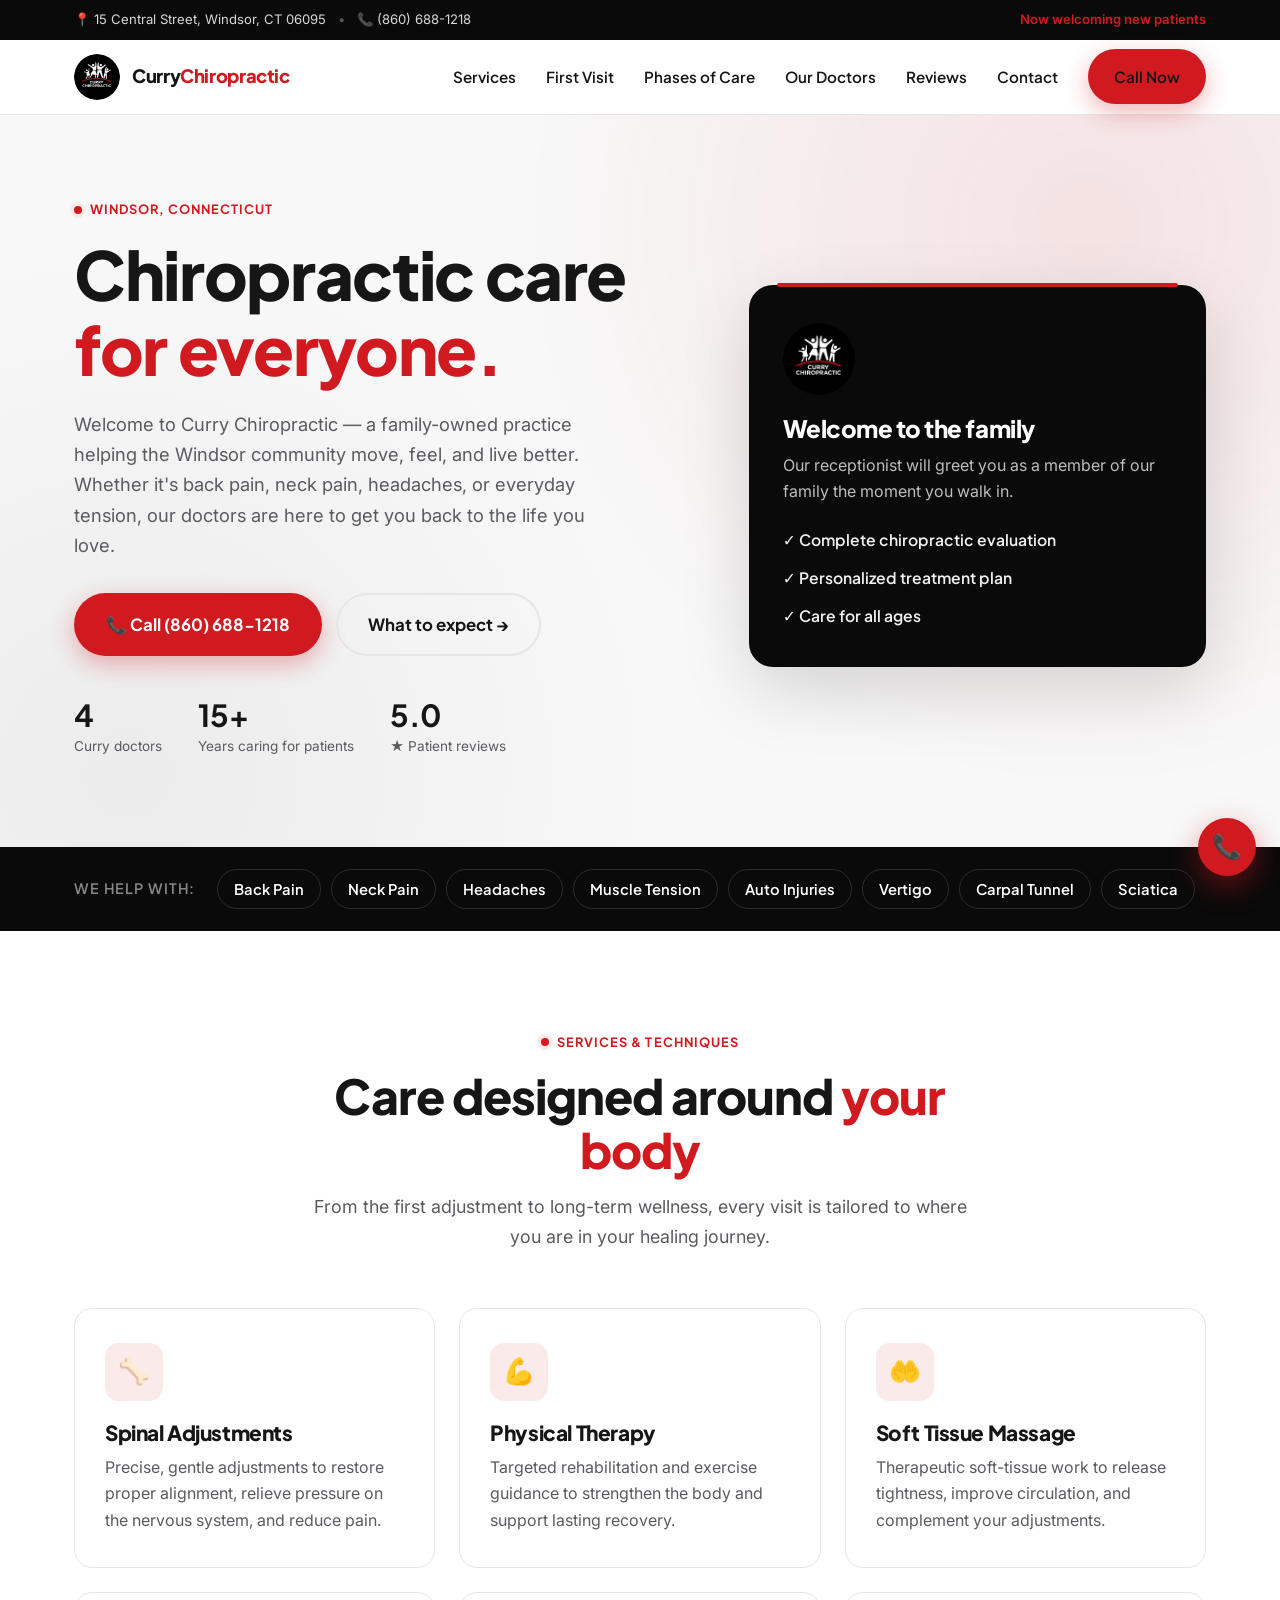
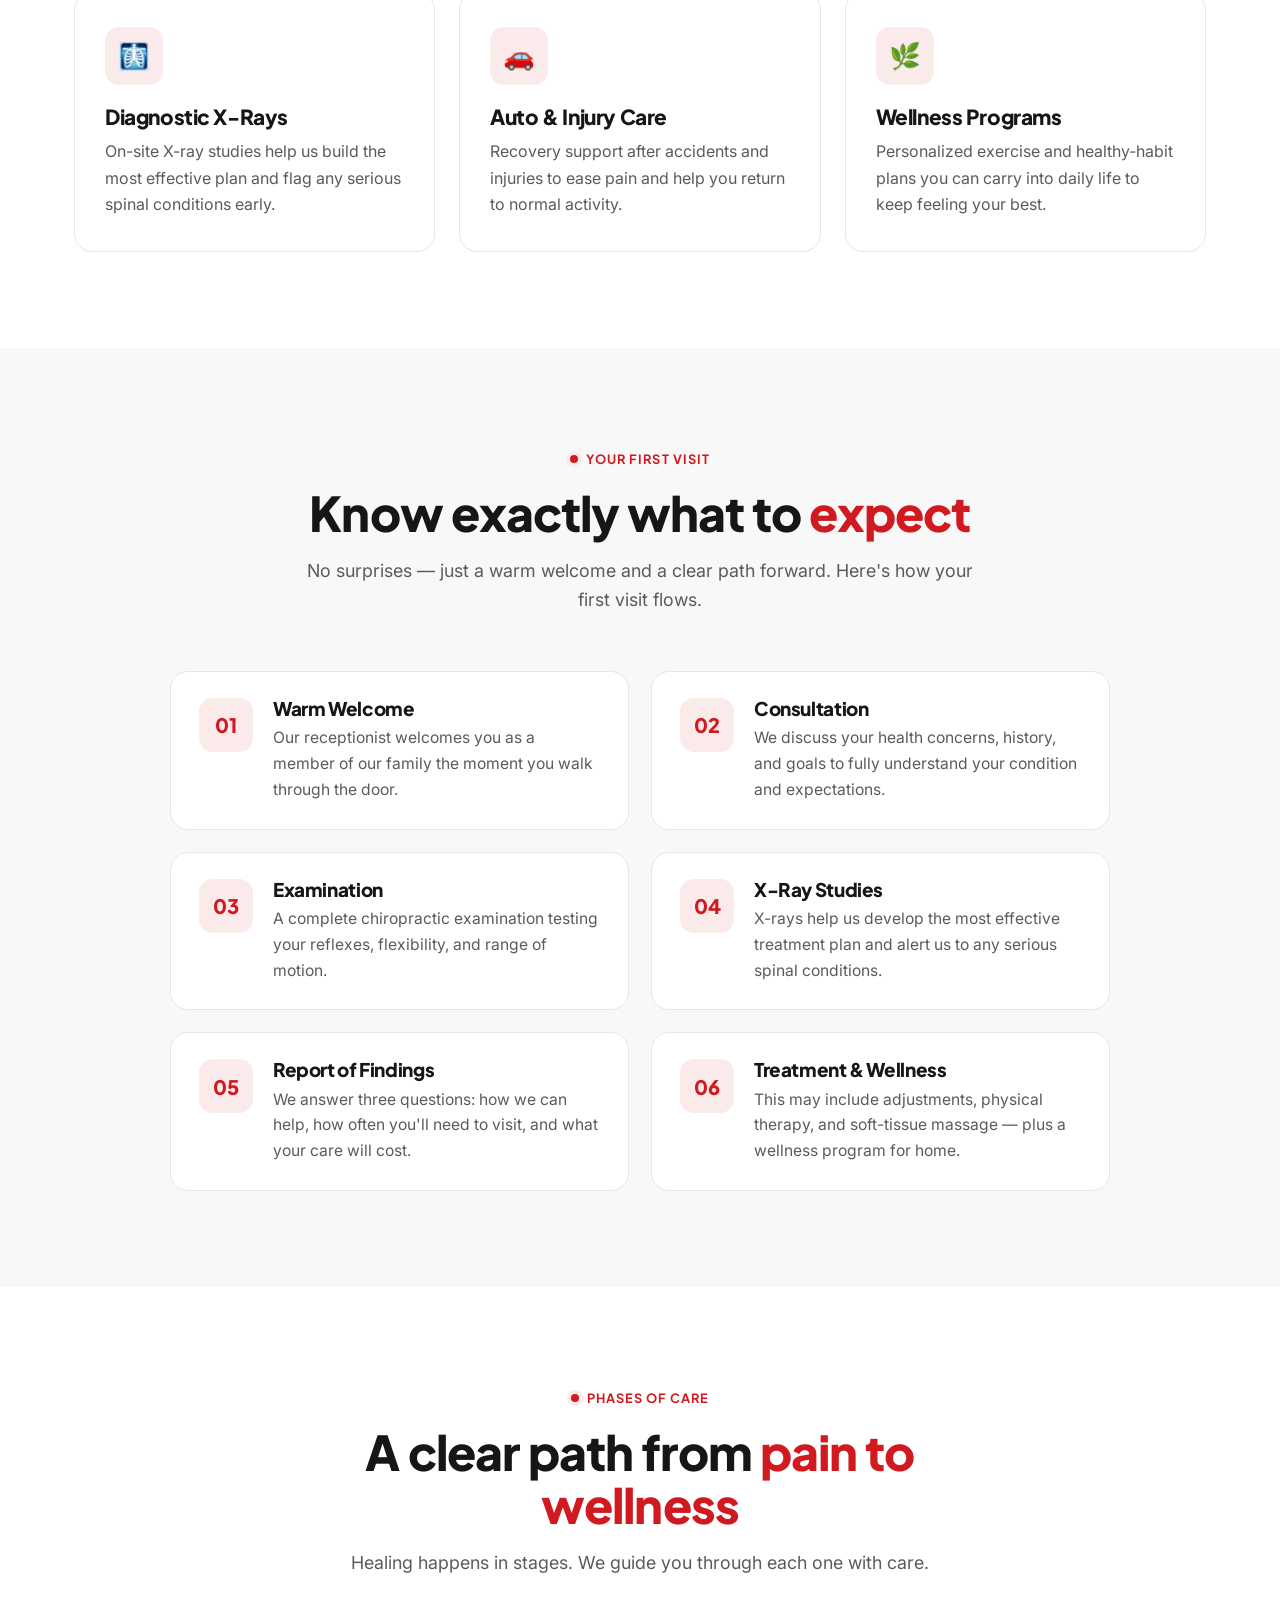
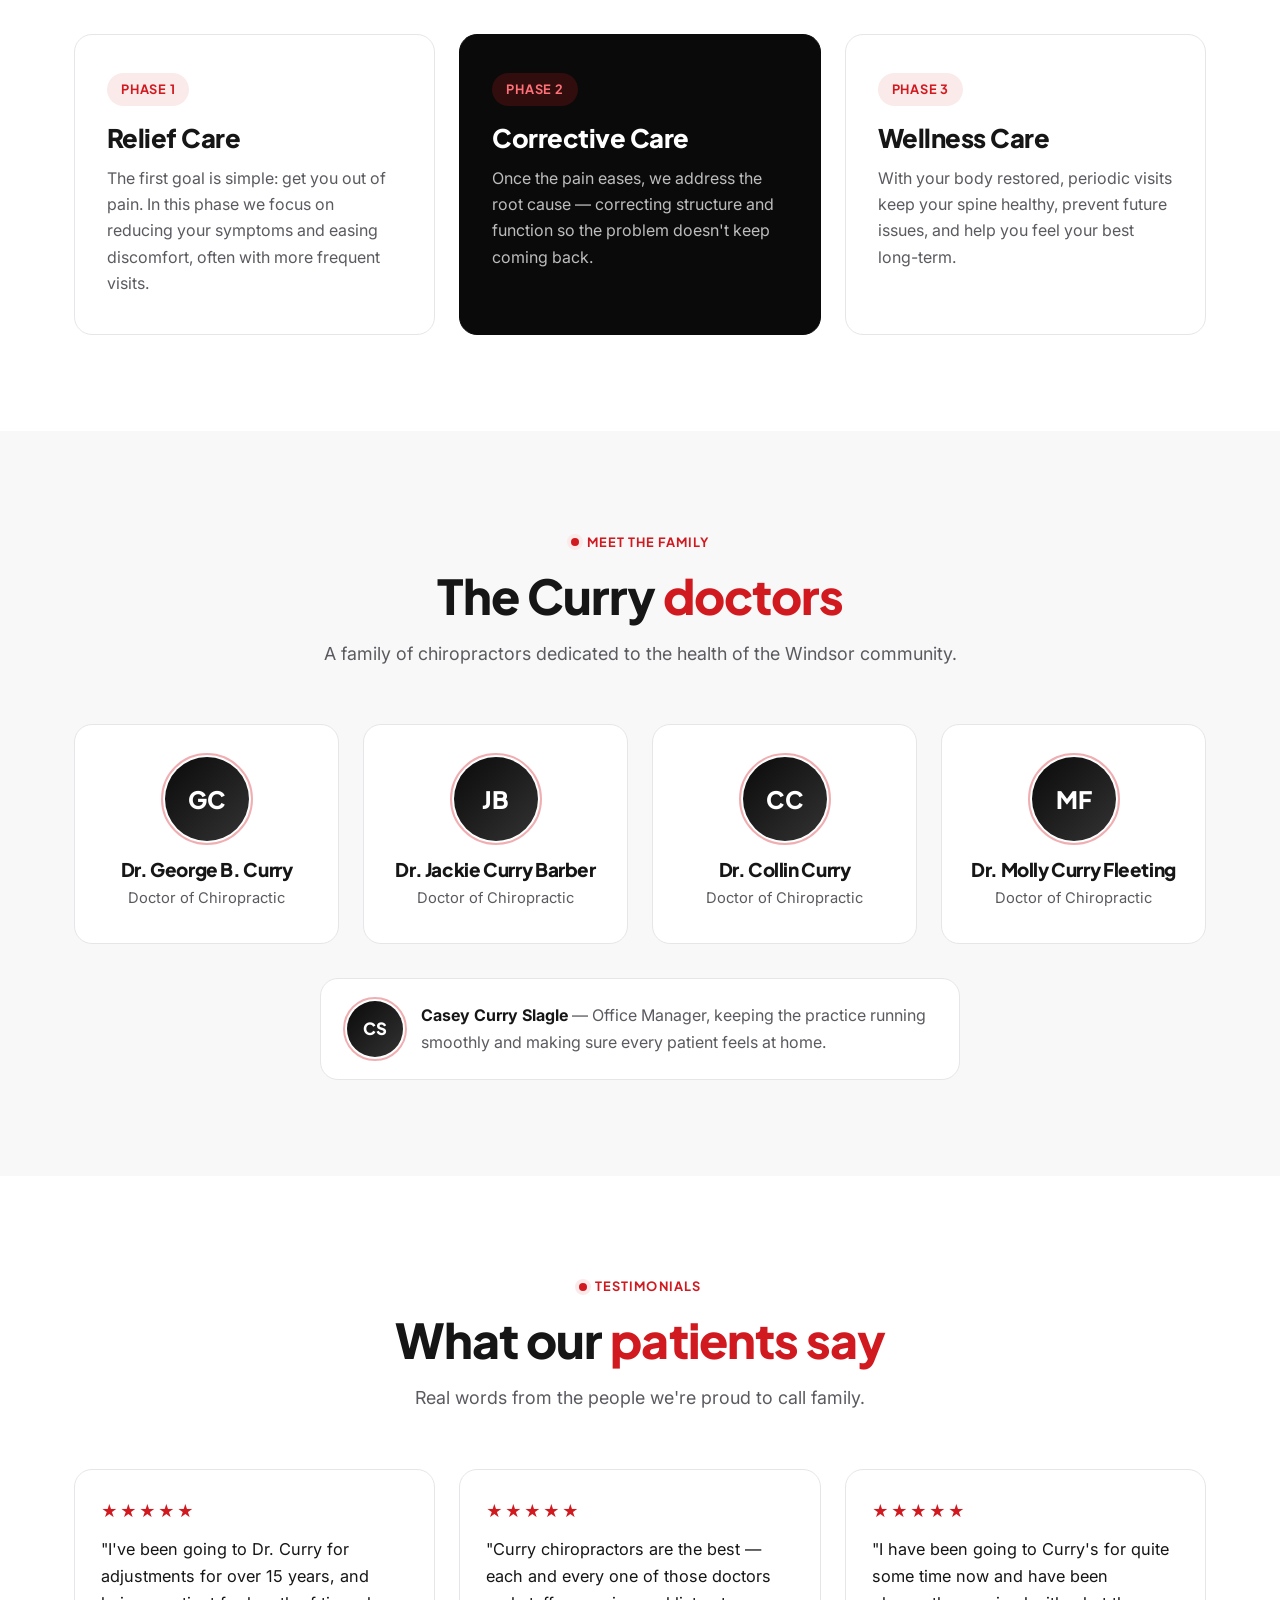
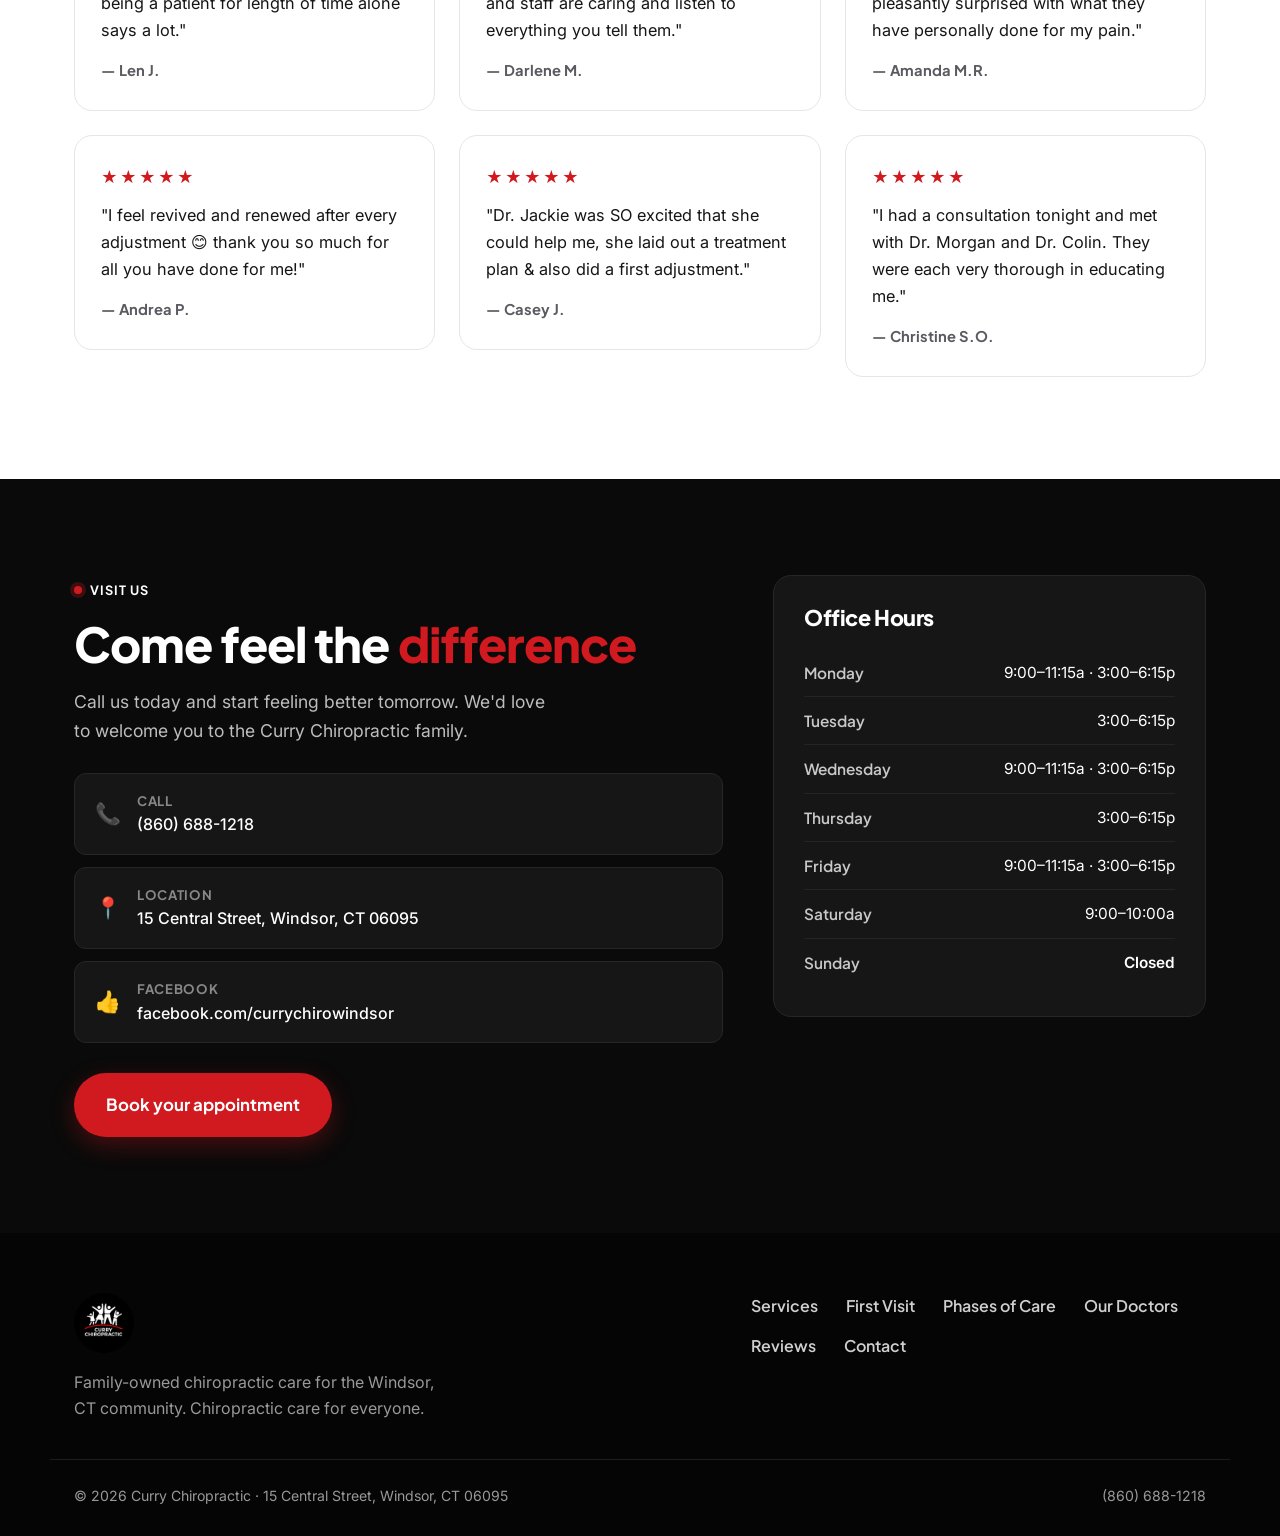
==== index.html @ 24e2f913 "Modern 2025 Curry Chiropractic website (Windsor, CT) Static rebuild keeping original logo and black/" ====
<!DOCTYPE html>
<html lang="en">
<head>
  <meta charset="UTF-8" />
  <meta name="viewport" content="width=device-width, initial-scale=1.0" />
  <title>Curry Chiropractic | Windsor, CT Chiropractor — Care for Everyone</title>
  <meta name="description" content="Curry Chiropractic in Windsor, CT. Family-owned chiropractic care for back pain, neck pain, headaches and more. Four Curry doctors caring for the Windsor community. Call (860) 688-1218." />
  <meta name="theme-color" content="#000000" />
  <link rel="icon" type="image/png" href="assets/logo.png" />
  <link rel="apple-touch-icon" href="assets/logo.png" />

  <!-- Open Graph -->
  <meta property="og:type" content="business.business" />
  <meta property="og:title" content="Curry Chiropractic | Windsor, CT" />
  <meta property="og:description" content="Chiropractic care for everyone. Family-owned practice in Windsor, Connecticut." />
  <meta property="og:image" content="assets/logo.png" />

  <link rel="preconnect" href="https://fonts.googleapis.com" />
  <link rel="preconnect" href="https://fonts.gstatic.com" crossorigin />
  <link href="https://fonts.googleapis.com/css2?family=Plus+Jakarta+Sans:wght@400;500;600;700;800&family=Inter:wght@400;500;600&display=swap" rel="stylesheet" />

  <link rel="stylesheet" href="styles.css" />

  <!-- LocalBusiness structured data -->
  <script type="application/ld+json">
  {
    "@context": "https://schema.org",
    "@type": "Chiropractic",
    "name": "Curry Chiropractic",
    "image": "assets/logo.png",
    "telephone": "+1-860-688-1218",
    "address": {
      "@type": "PostalAddress",
      "streetAddress": "15 Central Street",
      "addressLocality": "Windsor",
      "addressRegion": "CT",
      "postalCode": "06095",
      "addressCountry": "US"
    },
    "url": "https://currychiroct.com/",
    "openingHours": [
      "Mo 09:00-11:15,15:00-18:15",
      "Tu 15:00-18:15",
      "We 09:00-11:15,15:00-18:15",
      "Th 15:00-18:15",
      "Fr 09:00-11:15,15:00-18:15",
      "Sa 09:00-10:00"
    ]
  }
  </script>
</head>
<body>

  <!-- Top bar -->
  <div class="topbar">
    <div class="container topbar__inner">
      <span class="topbar__item">📍 15 Central Street, Windsor, CT 06095</span>
      <span class="topbar__sep">•</span>
      <a class="topbar__item" href="tel:+18606881218">📞 (860) 688-1218</a>
      <span class="topbar__hours">Now welcoming new patients</span>
    </div>
  </div>

  <!-- Navigation -->
  <header class="nav" id="nav">
    <div class="container nav__inner">
      <a href="#home" class="nav__brand" aria-label="Curry Chiropractic home">
        <img src="assets/logo.png" alt="Curry Chiropractic logo" class="nav__logo" />
        <span class="nav__brand-text">Curry<strong>Chiropractic</strong></span>
      </a>
      <nav class="nav__links" id="navLinks">
        <a href="#services">Services</a>
        <a href="#first-visit">First Visit</a>
        <a href="#phases">Phases of Care</a>
        <a href="#doctors">Our Doctors</a>
        <a href="#reviews">Reviews</a>
        <a href="#contact">Contact</a>
        <a href="tel:+18606881218" class="btn btn--primary nav__cta">Call Now</a>
      </nav>
      <button class="nav__toggle" id="navToggle" aria-label="Toggle menu">
        <span></span><span></span><span></span>
      </button>
    </div>
  </header>

  <!-- Hero -->
  <section class="hero" id="home">
    <div class="hero__bg" aria-hidden="true"></div>
    <div class="container hero__inner">
      <div class="hero__content reveal">
        <span class="eyebrow"><span class="eyebrow__dot"></span> Windsor, Connecticut</span>
        <h1 class="hero__title">Chiropractic care<br><span class="text-red">for everyone.</span></h1>
        <p class="hero__lead">
          Welcome to Curry Chiropractic — a family-owned practice helping the Windsor community
          move, feel, and live better. Whether it's back pain, neck pain, headaches, or everyday
          tension, our doctors are here to get you back to the life you love.
        </p>
        <div class="hero__actions">
          <a href="tel:+18606881218" class="btn btn--primary btn--lg">📞 Call (860) 688-1218</a>
          <a href="#first-visit" class="btn btn--ghost btn--lg">What to expect →</a>
        </div>
        <div class="hero__trust">
          <div class="hero__trust-item"><strong>4</strong><span>Curry doctors</span></div>
          <div class="hero__trust-item"><strong>15+</strong><span>Years caring for patients</span></div>
          <div class="hero__trust-item"><strong>5.0</strong><span>★ Patient reviews</span></div>
        </div>
      </div>
      <div class="hero__visual reveal">
        <div class="hero__card">
          <img src="assets/logo.png" alt="Curry Chiropractic" class="hero__logo" />
          <h3>Welcome to the family</h3>
          <p>Our receptionist will greet you as a member of our family the moment you walk in.</p>
          <ul class="hero__card-list">
            <li>✓ Complete chiropractic evaluation</li>
            <li>✓ Personalized treatment plan</li>
            <li>✓ Care for all ages</li>
          </ul>
        </div>
      </div>
    </div>
  </section>

  <!-- Conditions / quick strip -->
  <section class="strip">
    <div class="container strip__inner">
      <span>We help with:</span>
      <div class="strip__tags">
        <span>Back Pain</span><span>Neck Pain</span><span>Headaches</span>
        <span>Muscle Tension</span><span>Auto Injuries</span><span>Vertigo</span>
        <span>Carpal Tunnel</span><span>Sciatica</span>
      </div>
    </div>
  </section>

  <!-- Services -->
  <section class="section" id="services">
    <div class="container">
      <div class="section__head reveal">
        <span class="eyebrow"><span class="eyebrow__dot"></span> Services &amp; Techniques</span>
        <h2 class="section__title">Care designed around <span class="text-red">your body</span></h2>
        <p class="section__sub">From the first adjustment to long-term wellness, every visit is tailored to where you are in your healing journey.</p>
      </div>
      <div class="grid grid--3">
        <article class="card reveal">
          <div class="card__icon">🦴</div>
          <h3>Spinal Adjustments</h3>
          <p>Precise, gentle adjustments to restore proper alignment, relieve pressure on the nervous system, and reduce pain.</p>
        </article>
        <article class="card reveal">
          <div class="card__icon">💪</div>
          <h3>Physical Therapy</h3>
          <p>Targeted rehabilitation and exercise guidance to strengthen the body and support lasting recovery.</p>
        </article>
        <article class="card reveal">
          <div class="card__icon">🤲</div>
          <h3>Soft Tissue Massage</h3>
          <p>Therapeutic soft-tissue work to release tightness, improve circulation, and complement your adjustments.</p>
        </article>
        <article class="card reveal">
          <div class="card__icon">🩻</div>
          <h3>Diagnostic X-Rays</h3>
          <p>On-site X-ray studies help us build the most effective plan and flag any serious spinal conditions early.</p>
        </article>
        <article class="card reveal">
          <div class="card__icon">🚗</div>
          <h3>Auto &amp; Injury Care</h3>
          <p>Recovery support after accidents and injuries to ease pain and help you return to normal activity.</p>
        </article>
        <article class="card reveal">
          <div class="card__icon">🌿</div>
          <h3>Wellness Programs</h3>
          <p>Personalized exercise and healthy-habit plans you can carry into daily life to keep feeling your best.</p>
        </article>
      </div>
    </div>
  </section>

  <!-- First Visit -->
  <section class="section section--alt" id="first-visit">
    <div class="container">
      <div class="section__head reveal">
        <span class="eyebrow"><span class="eyebrow__dot"></span> Your First Visit</span>
        <h2 class="section__title">Know exactly what to <span class="text-red">expect</span></h2>
        <p class="section__sub">No surprises — just a warm welcome and a clear path forward. Here's how your first visit flows.</p>
      </div>
      <div class="steps">
        <div class="step reveal"><div class="step__num">01</div><div><h3>Warm Welcome</h3><p>Our receptionist welcomes you as a member of our family the moment you walk through the door.</p></div></div>
        <div class="step reveal"><div class="step__num">02</div><div><h3>Consultation</h3><p>We discuss your health concerns, history, and goals to fully understand your condition and expectations.</p></div></div>
        <div class="step reveal"><div class="step__num">03</div><div><h3>Examination</h3><p>A complete chiropractic examination testing your reflexes, flexibility, and range of motion.</p></div></div>
        <div class="step reveal"><div class="step__num">04</div><div><h3>X-Ray Studies</h3><p>X-rays help us develop the most effective treatment plan and alert us to any serious spinal conditions.</p></div></div>
        <div class="step reveal"><div class="step__num">05</div><div><h3>Report of Findings</h3><p>We answer three questions: how we can help, how often you'll need to visit, and what your care will cost.</p></div></div>
        <div class="step reveal"><div class="step__num">06</div><div><h3>Treatment &amp; Wellness</h3><p>This may include adjustments, physical therapy, and soft-tissue massage — plus a wellness program for home.</p></div></div>
      </div>
    </div>
  </section>

  <!-- Phases of Care -->
  <section class="section" id="phases">
    <div class="container">
      <div class="section__head reveal">
        <span class="eyebrow"><span class="eyebrow__dot"></span> Phases of Care</span>
        <h2 class="section__title">A clear path from <span class="text-red">pain to wellness</span></h2>
        <p class="section__sub">Healing happens in stages. We guide you through each one with care.</p>
      </div>
      <div class="grid grid--3">
        <article class="phase reveal">
          <span class="phase__tag">Phase 1</span>
          <h3>Relief Care</h3>
          <p>The first goal is simple: get you out of pain. In this phase we focus on reducing your symptoms and easing discomfort, often with more frequent visits.</p>
        </article>
        <article class="phase phase--accent reveal">
          <span class="phase__tag">Phase 2</span>
          <h3>Corrective Care</h3>
          <p>Once the pain eases, we address the root cause — correcting structure and function so the problem doesn't keep coming back.</p>
        </article>
        <article class="phase reveal">
          <span class="phase__tag">Phase 3</span>
          <h3>Wellness Care</h3>
          <p>With your body restored, periodic visits keep your spine healthy, prevent future issues, and help you feel your best long-term.</p>
        </article>
      </div>
    </div>
  </section>

  <!-- Doctors -->
  <section class="section section--alt" id="doctors">
    <div class="container">
      <div class="section__head reveal">
        <span class="eyebrow"><span class="eyebrow__dot"></span> Meet the Family</span>
        <h2 class="section__title">The Curry <span class="text-red">doctors</span></h2>
        <p class="section__sub">A family of chiropractors dedicated to the health of the Windsor community.</p>
      </div>
      <div class="grid grid--4">
        <article class="doctor reveal"><div class="doctor__avatar">GC</div><h3>Dr. George B. Curry</h3><span class="doctor__role">Doctor of Chiropractic</span></article>
        <article class="doctor reveal"><div class="doctor__avatar">JB</div><h3>Dr. Jackie Curry Barber</h3><span class="doctor__role">Doctor of Chiropractic</span></article>
        <article class="doctor reveal"><div class="doctor__avatar">CC</div><h3>Dr. Collin Curry</h3><span class="doctor__role">Doctor of Chiropractic</span></article>
        <article class="doctor reveal"><div class="doctor__avatar">MF</div><h3>Dr. Molly Curry Fleeting</h3><span class="doctor__role">Doctor of Chiropractic</span></article>
      </div>
      <div class="doctor-note reveal">
        <div class="doctor__avatar doctor__avatar--sm">CS</div>
        <p><strong>Casey Curry Slagle</strong> — Office Manager, keeping the practice running smoothly and making sure every patient feels at home.</p>
      </div>
    </div>
  </section>

  <!-- Testimonials -->
  <section class="section" id="reviews">
    <div class="container">
      <div class="section__head reveal">
        <span class="eyebrow"><span class="eyebrow__dot"></span> Testimonials</span>
        <h2 class="section__title">What our <span class="text-red">patients say</span></h2>
        <p class="section__sub">Real words from the people we're proud to call family.</p>
      </div>
      <div class="reviews">
        <figure class="review reveal"><div class="review__stars">★★★★★</div><blockquote>"I've been going to Dr. Curry for adjustments for over 15 years, and being a patient for length of time alone says a lot."</blockquote><figcaption>— Len J.</figcaption></figure>
        <figure class="review reveal"><div class="review__stars">★★★★★</div><blockquote>"I feel revived and renewed after every adjustment 😊 thank you so much for all you have done for me!"</blockquote><figcaption>— Andrea P.</figcaption></figure>
        <figure class="review reveal"><div class="review__stars">★★★★★</div><blockquote>"Curry chiropractors are the best — each and every one of those doctors and staff are caring and listen to everything you tell them."</blockquote><figcaption>— Darlene M.</figcaption></figure>
        <figure class="review reveal"><div class="review__stars">★★★★★</div><blockquote>"Dr. Jackie was SO excited that she could help me, she laid out a treatment plan &amp; also did a first adjustment."</blockquote><figcaption>— Casey J.</figcaption></figure>
        <figure class="review reveal"><div class="review__stars">★★★★★</div><blockquote>"I have been going to Curry's for quite some time now and have been pleasantly surprised with what they have personally done for my pain."</blockquote><figcaption>— Amanda M.R.</figcaption></figure>
        <figure class="review reveal"><div class="review__stars">★★★★★</div><blockquote>"I had a consultation tonight and met with Dr. Morgan and Dr. Colin. They were each very thorough in educating me."</blockquote><figcaption>— Christine S.O.</figcaption></figure>
      </div>
    </div>
  </section>

  <!-- Contact / Location -->
  <section class="section section--dark" id="contact">
    <div class="container contact__inner">
      <div class="contact__info reveal">
        <span class="eyebrow eyebrow--light"><span class="eyebrow__dot"></span> Visit Us</span>
        <h2 class="section__title">Come feel the <span class="text-red">difference</span></h2>
        <p class="contact__lead">Call us today and start feeling better tomorrow. We'd love to welcome you to the Curry Chiropractic family.</p>

        <div class="contact__rows">
          <a class="contact__row" href="tel:+18606881218"><span class="contact__icon">📞</span><div><strong>Call</strong><span>(860) 688-1218</span></div></a>
          <a class="contact__row" href="https://maps.google.com/?q=15+Central+Street+Windsor+CT+06095" target="_blank" rel="noopener"><span class="contact__icon">📍</span><div><strong>Location</strong><span>15 Central Street, Windsor, CT 06095</span></div></a>
          <a class="contact__row" href="https://www.facebook.com/currychirowindsor/" target="_blank" rel="noopener"><span class="contact__icon">👍</span><div><strong>Facebook</strong><span>facebook.com/currychirowindsor</span></div></a>
        </div>

        <a href="tel:+18606881218" class="btn btn--primary btn--lg">Book your appointment</a>
      </div>

      <div class="contact__hours reveal">
        <h3>Office Hours</h3>
        <ul class="hours">
          <li><span>Monday</span><span>9:00–11:15a · 3:00–6:15p</span></li>
          <li><span>Tuesday</span><span>3:00–6:15p</span></li>
          <li><span>Wednesday</span><span>9:00–11:15a · 3:00–6:15p</span></li>
          <li><span>Thursday</span><span>3:00–6:15p</span></li>
          <li><span>Friday</span><span>9:00–11:15a · 3:00–6:15p</span></li>
          <li><span>Saturday</span><span>9:00–10:00a</span></li>
          <li class="hours--closed"><span>Sunday</span><span>Closed</span></li>
        </ul>
      </div>
    </div>
  </section>

  <!-- Footer -->
  <footer class="footer">
    <div class="container footer__inner">
      <div class="footer__brand">
        <img src="assets/logo.png" alt="Curry Chiropractic" class="footer__logo" />
        <p>Family-owned chiropractic care for the Windsor, CT community. Chiropractic care for everyone.</p>
      </div>
      <div class="footer__links">
        <a href="#services">Services</a>
        <a href="#first-visit">First Visit</a>
        <a href="#phases">Phases of Care</a>
        <a href="#doctors">Our Doctors</a>
        <a href="#reviews">Reviews</a>
        <a href="#contact">Contact</a>
      </div>
    </div>
    <div class="container footer__bottom">
      <span>© <span id="year"></span> Curry Chiropractic · 15 Central Street, Windsor, CT 06095</span>
      <span><a href="tel:+18606881218">(860) 688-1218</a></span>
    </div>
  </footer>

  <a href="tel:+18606881218" class="float-call" aria-label="Call Curry Chiropractic">📞</a>

  <script src="script.js"></script>
</body>
</html>
---- styles.css ----
/* ===========================================================
   Curry Chiropractic — Windsor, CT
   Brand: black + white + red (matched from logo)
   =========================================================== */

:root {
  --black: #0a0a0a;
  --ink: #161616;
  --white: #ffffff;
  --off: #f8f8f8;
  --paper: #f4f4f5;
  --red: #d11920;
  --red-dark: #a8141a;
  --red-soft: #fbeaea;
  --gray: #5a5a60;
  --line: #e6e6e8;
  --radius: 18px;
  --radius-sm: 12px;
  --shadow: 0 10px 40px rgba(0, 0, 0, 0.08);
  --shadow-lg: 0 24px 70px rgba(0, 0, 0, 0.14);
  --maxw: 1180px;
  --font: "Plus Jakarta Sans", system-ui, sans-serif;
  --font-body: "Inter", system-ui, sans-serif;
}

* { margin: 0; padding: 0; box-sizing: border-box; }

html { scroll-behavior: smooth; scroll-padding-top: 90px; }

body {
  font-family: var(--font-body);
  color: var(--ink);
  background: var(--white);
  line-height: 1.65;
  -webkit-font-smoothing: antialiased;
  overflow-x: hidden;
}

img { max-width: 100%; display: block; }
a { color: inherit; text-decoration: none; }

.container { width: 100%; max-width: var(--maxw); margin: 0 auto; padding: 0 24px; }
.text-red { color: var(--red); }

h1, h2, h3 { font-family: var(--font); line-height: 1.12; letter-spacing: -0.02em; font-weight: 800; }

/* ---------- Buttons ---------- */
.btn {
  display: inline-flex; align-items: center; justify-content: center; gap: 8px;
  font-family: var(--font); font-weight: 700; font-size: 0.97rem;
  padding: 13px 24px; border-radius: 999px; cursor: pointer;
  border: 2px solid transparent; transition: transform .2s ease, box-shadow .2s ease, background .2s ease, color .2s ease;
  white-space: nowrap;
}
.btn--lg { padding: 16px 30px; font-size: 1.05rem; }
.btn--primary { background: var(--red); color: #fff; box-shadow: 0 8px 24px rgba(209, 25, 32, 0.32); }
.btn--primary:hover { background: var(--red-dark); transform: translateY(-2px); box-shadow: 0 12px 30px rgba(209, 25, 32, 0.4); }
.btn--ghost { background: transparent; color: var(--ink); border-color: var(--line); }
.btn--ghost:hover { border-color: var(--ink); transform: translateY(-2px); }

/* ---------- Eyebrow ---------- */
.eyebrow {
  display: inline-flex; align-items: center; gap: 8px;
  font-family: var(--font); font-weight: 700; font-size: 0.8rem;
  letter-spacing: 0.08em; text-transform: uppercase; color: var(--red);
  margin-bottom: 16px;
}
.eyebrow--light { color: #fff; }
.eyebrow__dot { width: 8px; height: 8px; border-radius: 50%; background: var(--red); box-shadow: 0 0 0 4px var(--red-soft); }
.eyebrow--light .eyebrow__dot { box-shadow: 0 0 0 4px rgba(209,25,32,.25); }

/* ---------- Top bar ---------- */
.topbar { background: var(--black); color: #cfcfcf; font-size: 0.82rem; }
.topbar__inner { display: flex; align-items: center; gap: 12px; padding: 9px 24px; flex-wrap: wrap; }
.topbar__item { color: #d8d8d8; }
.topbar__item:hover { color: #fff; }
.topbar__sep { color: #555; }
.topbar__hours { margin-left: auto; color: var(--red); font-weight: 600; }

/* ---------- Nav ---------- */
.nav {
  position: sticky; top: 0; z-index: 100;
  background: rgba(255, 255, 255, 0.88); backdrop-filter: blur(14px);
  border-bottom: 1px solid var(--line); transition: box-shadow .3s ease;
}
.nav.scrolled { box-shadow: 0 6px 24px rgba(0,0,0,.07); }
.nav__inner { display: flex; align-items: center; justify-content: space-between; height: 74px; }
.nav__brand { display: flex; align-items: center; gap: 12px; }
.nav__logo { width: 46px; height: 46px; border-radius: 50%; }
.nav__brand-text { font-family: var(--font); font-weight: 800; font-size: 1.15rem; letter-spacing: -.02em; }
.nav__brand-text strong { color: var(--red); font-weight: 800; }
.nav__links { display: flex; align-items: center; gap: 30px; }
.nav__links a { font-family: var(--font); font-weight: 600; font-size: 0.95rem; color: var(--ink); transition: color .2s; }
.nav__links a:not(.nav__cta):hover { color: var(--red); }
.nav__cta { color: #fff; }
.nav__toggle { display: none; flex-direction: column; gap: 5px; background: none; border: none; cursor: pointer; padding: 8px; }
.nav__toggle span { width: 26px; height: 2.5px; background: var(--ink); border-radius: 2px; transition: .3s; }

/* ---------- Hero ---------- */
.hero { position: relative; padding: 80px 0 90px; overflow: hidden; background: var(--off); }
.hero__bg {
  position: absolute; inset: 0; z-index: 0;
  background:
    radial-gradient(circle at 85% 15%, rgba(209,25,32,.10), transparent 45%),
    radial-gradient(circle at 10% 90%, rgba(0,0,0,.05), transparent 40%);
}
.hero__inner { position: relative; z-index: 1; display: grid; grid-template-columns: 1.15fr .85fr; gap: 56px; align-items: center; }
.hero__title { font-size: clamp(2.6rem, 5.5vw, 4.2rem); margin-bottom: 22px; }
.hero__lead { font-size: 1.15rem; color: var(--gray); max-width: 540px; margin-bottom: 32px; }
.hero__actions { display: flex; gap: 14px; flex-wrap: wrap; margin-bottom: 44px; }
.hero__trust { display: flex; gap: 36px; flex-wrap: wrap; }
.hero__trust-item { display: flex; flex-direction: column; }
.hero__trust-item strong { font-family: var(--font); font-size: 1.9rem; color: var(--ink); line-height: 1; }
.hero__trust-item span { font-size: 0.85rem; color: var(--gray); margin-top: 4px; }

.hero__card {
  background: var(--black); color: #fff; border-radius: 24px; padding: 38px 34px;
  box-shadow: var(--shadow-lg); position: relative;
}
.hero__card::before { content: ""; position: absolute; top: -2px; left: 28px; right: 28px; height: 4px; background: var(--red); border-radius: 999px; }
.hero__logo { width: 72px; height: 72px; border-radius: 50%; margin-bottom: 20px; }
.hero__card h3 { font-size: 1.5rem; margin-bottom: 10px; }
.hero__card p { color: #bdbdbd; margin-bottom: 22px; }
.hero__card-list { list-style: none; display: flex; flex-direction: column; gap: 12px; }
.hero__card-list li { font-weight: 600; color: #f0f0f0; font-family: var(--font); font-size: .98rem; }

/* ---------- Strip ---------- */
.strip { background: var(--black); padding: 22px 0; }
.strip__inner { display: flex; align-items: center; gap: 22px; flex-wrap: wrap; }
.strip__inner > span { color: #888; font-weight: 600; font-family: var(--font); font-size: .9rem; text-transform: uppercase; letter-spacing: .06em; }
.strip__tags { display: flex; gap: 10px; flex-wrap: wrap; }
.strip__tags span {
  color: #fff; font-family: var(--font); font-weight: 600; font-size: .92rem;
  border: 1px solid #2c2c2c; padding: 7px 16px; border-radius: 999px; transition: .2s;
}
.strip__tags span:hover { border-color: var(--red); color: var(--red); }

/* ---------- Sections ---------- */
.section { padding: 96px 0; }
.section--alt { background: var(--off); }
.section__head { max-width: 680px; margin: 0 auto 56px; text-align: center; }
.section__title { font-size: clamp(2rem, 4vw, 3rem); margin-bottom: 16px; }
.section__sub { font-size: 1.12rem; color: var(--gray); }

/* ---------- Grid + Cards ---------- */
.grid { display: grid; gap: 24px; }
.grid--3 { grid-template-columns: repeat(3, 1fr); }
.grid--4 { grid-template-columns: repeat(4, 1fr); }

.card {
  background: var(--white); border: 1px solid var(--line); border-radius: var(--radius);
  padding: 34px 30px; transition: transform .25s ease, box-shadow .25s ease, border-color .25s ease;
}
.card:hover { transform: translateY(-6px); box-shadow: var(--shadow); border-color: transparent; }
.card__icon {
  width: 58px; height: 58px; display: grid; place-items: center; font-size: 1.6rem;
  background: var(--red-soft); border-radius: 14px; margin-bottom: 20px;
}
.card h3 { font-size: 1.3rem; margin-bottom: 10px; }
.card p { color: var(--gray); }

/* ---------- Steps ---------- */
.steps { display: grid; grid-template-columns: repeat(2, 1fr); gap: 22px; max-width: 940px; margin: 0 auto; }
.step {
  display: flex; gap: 20px; background: var(--white); border: 1px solid var(--line);
  border-radius: var(--radius); padding: 26px 28px; transition: transform .25s, box-shadow .25s;
}
.step:hover { transform: translateY(-4px); box-shadow: var(--shadow); }
.step__num {
  font-family: var(--font); font-weight: 800; font-size: 1.25rem; color: var(--red);
  background: var(--red-soft); width: 54px; height: 54px; border-radius: 14px;
  display: grid; place-items: center; flex-shrink: 0;
}
.step h3 { font-size: 1.18rem; margin-bottom: 6px; }
.step p { color: var(--gray); font-size: .98rem; }

/* ---------- Phases ---------- */
.phase {
  background: var(--white); border: 1px solid var(--line); border-radius: var(--radius);
  padding: 38px 32px; position: relative; overflow: hidden; transition: transform .25s, box-shadow .25s;
}
.phase:hover { transform: translateY(-6px); box-shadow: var(--shadow); }
.phase__tag {
  display: inline-block; font-family: var(--font); font-weight: 700; font-size: .8rem;
  letter-spacing: .06em; text-transform: uppercase; color: var(--red);
  background: var(--red-soft); padding: 6px 14px; border-radius: 999px; margin-bottom: 18px;
}
.phase h3 { font-size: 1.6rem; margin-bottom: 12px; }
.phase p { color: var(--gray); }
.phase--accent { background: var(--black); color: #fff; border-color: var(--black); }
.phase--accent .phase__tag { background: rgba(209,25,32,.2); color: #ff7077; }
.phase--accent p { color: #bdbdbd; }

/* ---------- Doctors ---------- */
.doctor {
  background: var(--white); border: 1px solid var(--line); border-radius: var(--radius);
  padding: 32px 24px; text-align: center; transition: transform .25s, box-shadow .25s;
}
.doctor:hover { transform: translateY(-6px); box-shadow: var(--shadow); }
.doctor__avatar {
  width: 84px; height: 84px; border-radius: 50%; margin: 0 auto 18px;
  display: grid; place-items: center; font-family: var(--font); font-weight: 800; font-size: 1.5rem;
  color: #fff; background: linear-gradient(135deg, var(--black), #333);
  position: relative;
}
.doctor__avatar::after { content: ""; position: absolute; inset: -4px; border-radius: 50%; border: 2px solid var(--red); opacity: .35; }
.doctor__avatar--sm { width: 56px; height: 56px; font-size: 1.05rem; margin: 0; flex-shrink: 0; }
.doctor h3 { font-size: 1.18rem; margin-bottom: 4px; }
.doctor__role { color: var(--gray); font-size: .92rem; }
.doctor-note {
  display: flex; align-items: center; gap: 18px; max-width: 640px; margin: 34px auto 0;
  background: var(--white); border: 1px solid var(--line); border-radius: var(--radius); padding: 22px 26px;
}
.doctor-note p { color: var(--gray); }
.doctor-note strong { color: var(--ink); }

/* ---------- Reviews ---------- */
.reviews { columns: 3; column-gap: 24px; }
.review {
  break-inside: avoid; background: var(--white); border: 1px solid var(--line);
  border-radius: var(--radius); padding: 28px 26px; margin-bottom: 24px;
}
.review__stars { color: var(--red); letter-spacing: 2px; margin-bottom: 12px; }
.review blockquote { font-size: 1.02rem; color: var(--ink); margin-bottom: 14px; }
.review figcaption { font-family: var(--font); font-weight: 700; color: var(--gray); font-size: .92rem; }

/* ---------- Contact ---------- */
.section--dark { background: var(--black); color: #fff; }
.section--dark .section__title { color: #fff; }
.contact__inner { display: grid; grid-template-columns: 1.2fr .8fr; gap: 50px; align-items: start; }
.contact__lead { color: #bdbdbd; font-size: 1.1rem; margin: 8px 0 28px; max-width: 480px; }
.contact__rows { display: flex; flex-direction: column; gap: 12px; margin-bottom: 30px; }
.contact__row {
  display: flex; align-items: center; gap: 16px; background: #161616; border: 1px solid #262626;
  border-radius: var(--radius-sm); padding: 16px 20px; transition: .2s;
}
.contact__row:hover { border-color: var(--red); transform: translateX(4px); }
.contact__icon { font-size: 1.3rem; }
.contact__row strong { display: block; font-family: var(--font); font-size: .82rem; text-transform: uppercase; letter-spacing: .05em; color: #888; }
.contact__row span { color: #fff; }
.contact__row strong + span { font-weight: 500; }

.contact__hours { background: #161616; border: 1px solid #262626; border-radius: var(--radius); padding: 30px 30px; }
.contact__hours h3 { color: #fff; font-size: 1.35rem; margin-bottom: 18px; }
.hours { list-style: none; }
.hours li { display: flex; justify-content: space-between; gap: 16px; padding: 11px 0; border-bottom: 1px solid #242424; font-size: .96rem; }
.hours li:last-child { border-bottom: none; }
.hours li span:first-child { color: #c8c8c8; font-family: var(--font); font-weight: 600; }
.hours li span:last-child { color: #fff; }
.hours--closed span:last-child { color: var(--red); font-weight: 600; }

/* ---------- Footer ---------- */
.footer { background: #050505; color: #999; padding: 60px 0 28px; }
.footer__inner { display: grid; grid-template-columns: 1.4fr 1fr; gap: 40px; padding-bottom: 38px; border-bottom: 1px solid #1c1c1c; }
.footer__brand { display: flex; flex-direction: column; gap: 16px; max-width: 380px; }
.footer__logo { width: 60px; height: 60px; border-radius: 50%; }
.footer__links { display: flex; flex-wrap: wrap; gap: 14px 28px; align-content: start; }
.footer__links a { font-family: var(--font); font-weight: 600; color: #cfcfcf; transition: .2s; }
.footer__links a:hover { color: var(--red); }
.footer__bottom { display: flex; justify-content: space-between; gap: 16px; flex-wrap: wrap; padding-top: 24px; font-size: .88rem; }
.footer__bottom a:hover { color: #fff; }

/* ---------- Floating call ---------- */
.float-call {
  position: fixed; bottom: 24px; right: 24px; z-index: 90;
  width: 58px; height: 58px; border-radius: 50%; background: var(--red); color: #fff;
  display: grid; place-items: center; font-size: 1.5rem; box-shadow: 0 10px 30px rgba(209,25,32,.45);
  animation: pulse 2.4s infinite;
}
@keyframes pulse { 0%,100% { box-shadow: 0 10px 30px rgba(209,25,32,.45);} 50% { box-shadow: 0 10px 40px rgba(209,25,32,.7);} }

/* ---------- Reveal animation ---------- */
.reveal { opacity: 0; transform: translateY(28px); transition: opacity .7s ease, transform .7s ease; }
.reveal.in { opacity: 1; transform: none; }

/* ---------- Responsive ---------- */
@media (max-width: 980px) {
  .hero__inner { grid-template-columns: 1fr; gap: 40px; }
  .hero__visual { max-width: 460px; }
  .grid--4 { grid-template-columns: repeat(2, 1fr); }
  .contact__inner { grid-template-columns: 1fr; }
  .reviews { columns: 2; }
  .footer__inner { grid-template-columns: 1fr; }
}
@media (max-width: 760px) {
  .nav__links {
    position: fixed; top: 74px; left: 0; right: 0;
    flex-direction: column; align-items: stretch; gap: 0;
    background: #fff; border-bottom: 1px solid var(--line);
    padding: 12px 24px 22px; transform: translateY(-130%); transition: transform .35s ease; box-shadow: var(--shadow);
  }
  .nav__links.open { transform: translateY(0); }
  .nav__links a { padding: 14px 0; border-bottom: 1px solid var(--line); }
  .nav__cta { margin-top: 12px; border-bottom: none !important; text-align: center; }
  .nav__toggle { display: flex; }
  .nav__toggle.open span:nth-child(1) { transform: translateY(7.5px) rotate(45deg); }
  .nav__toggle.open span:nth-child(2) { opacity: 0; }
  .nav__toggle.open span:nth-child(3) { transform: translateY(-7.5px) rotate(-45deg); }
  .grid--3, .grid--4, .steps { grid-template-columns: 1fr; }
  .reviews { columns: 1; }
  .section { padding: 70px 0; }
  .topbar__inner { font-size: .76rem; }
  .topbar__hours { display: none; }
  .hero { padding: 56px 0 70px; }
}
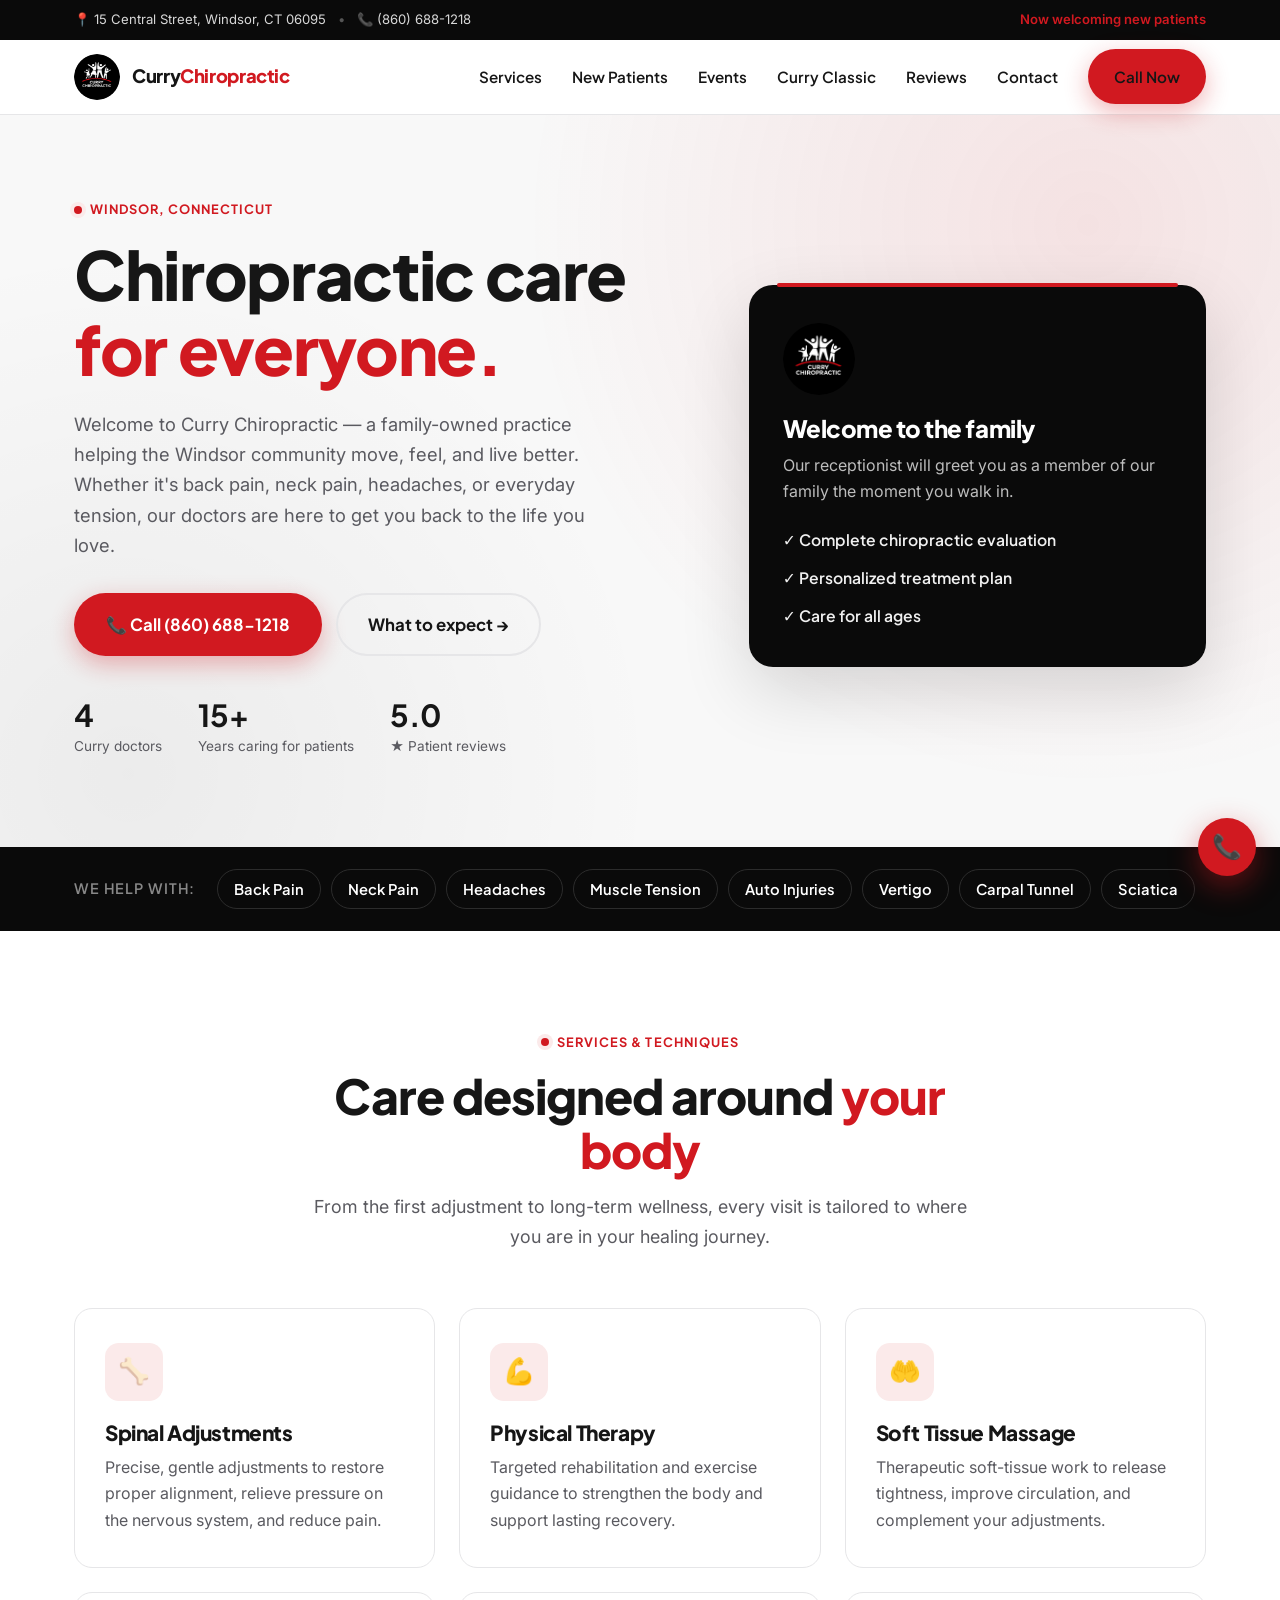
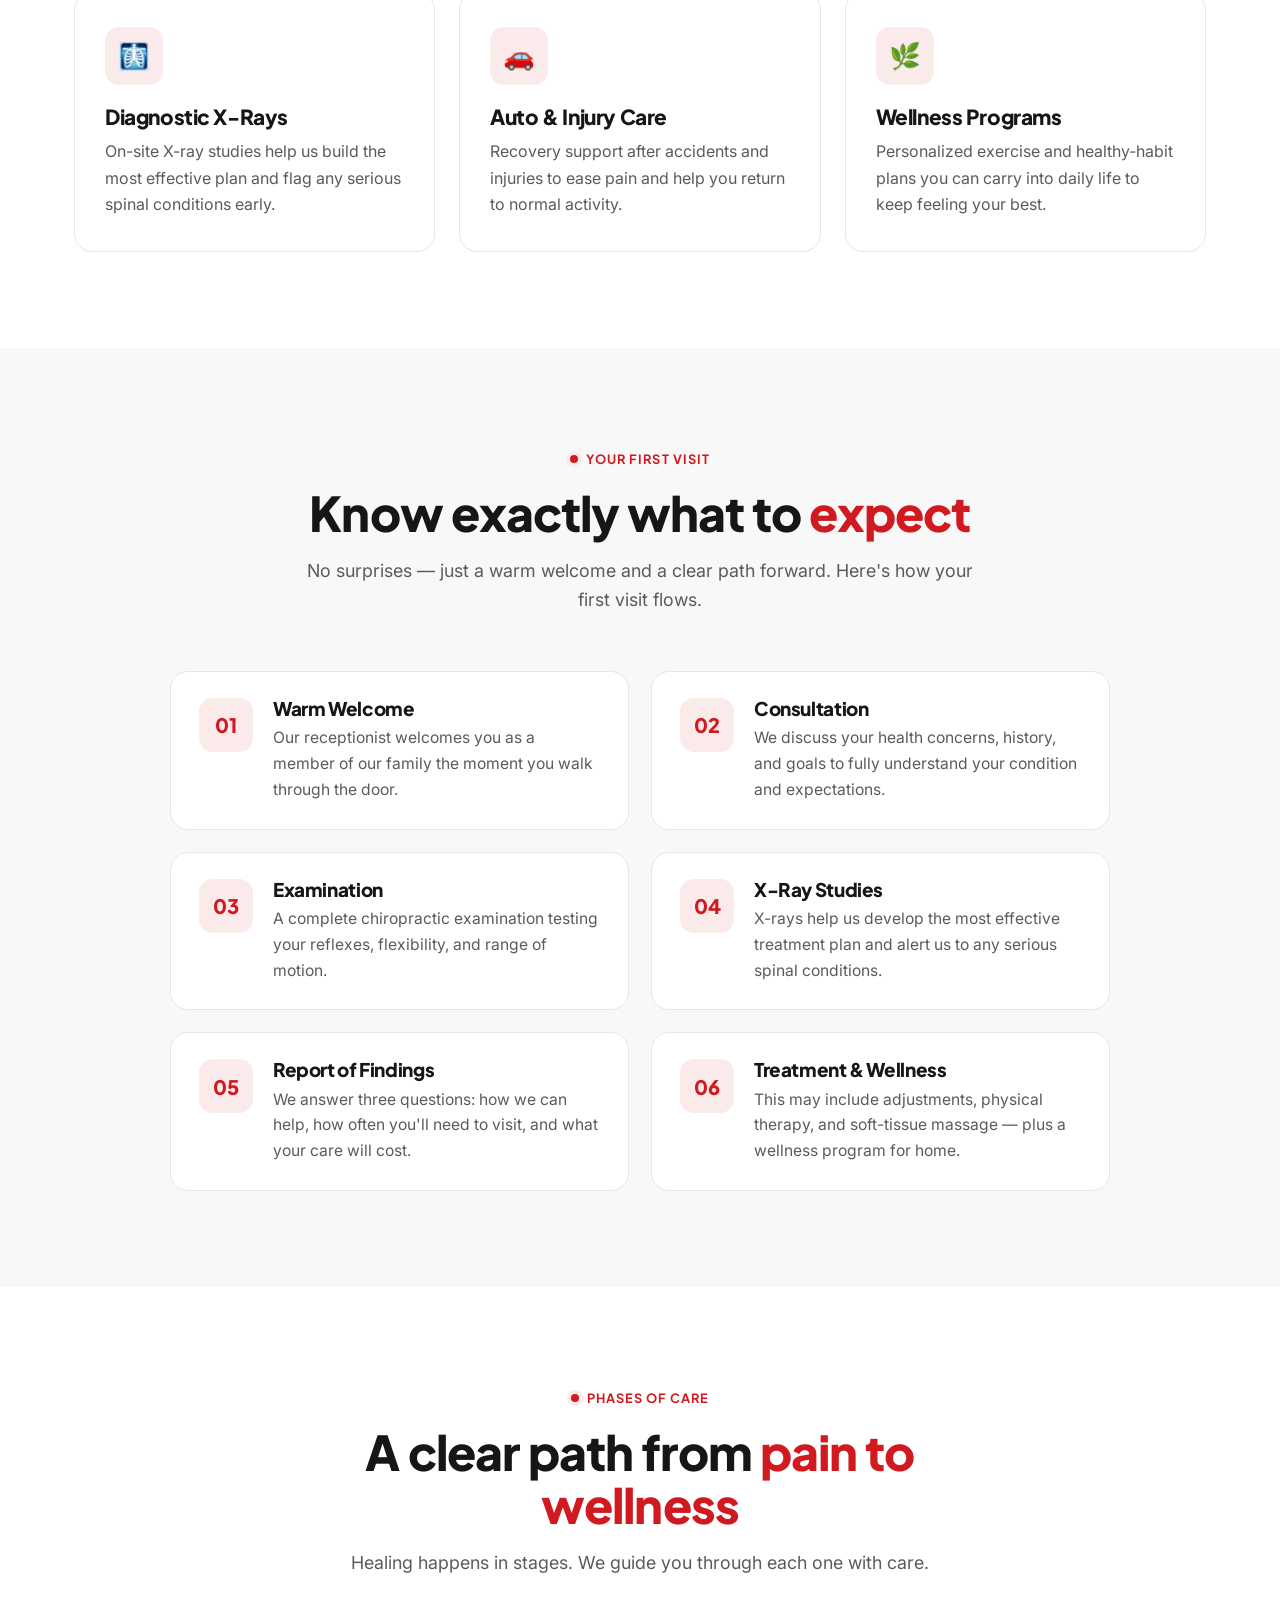
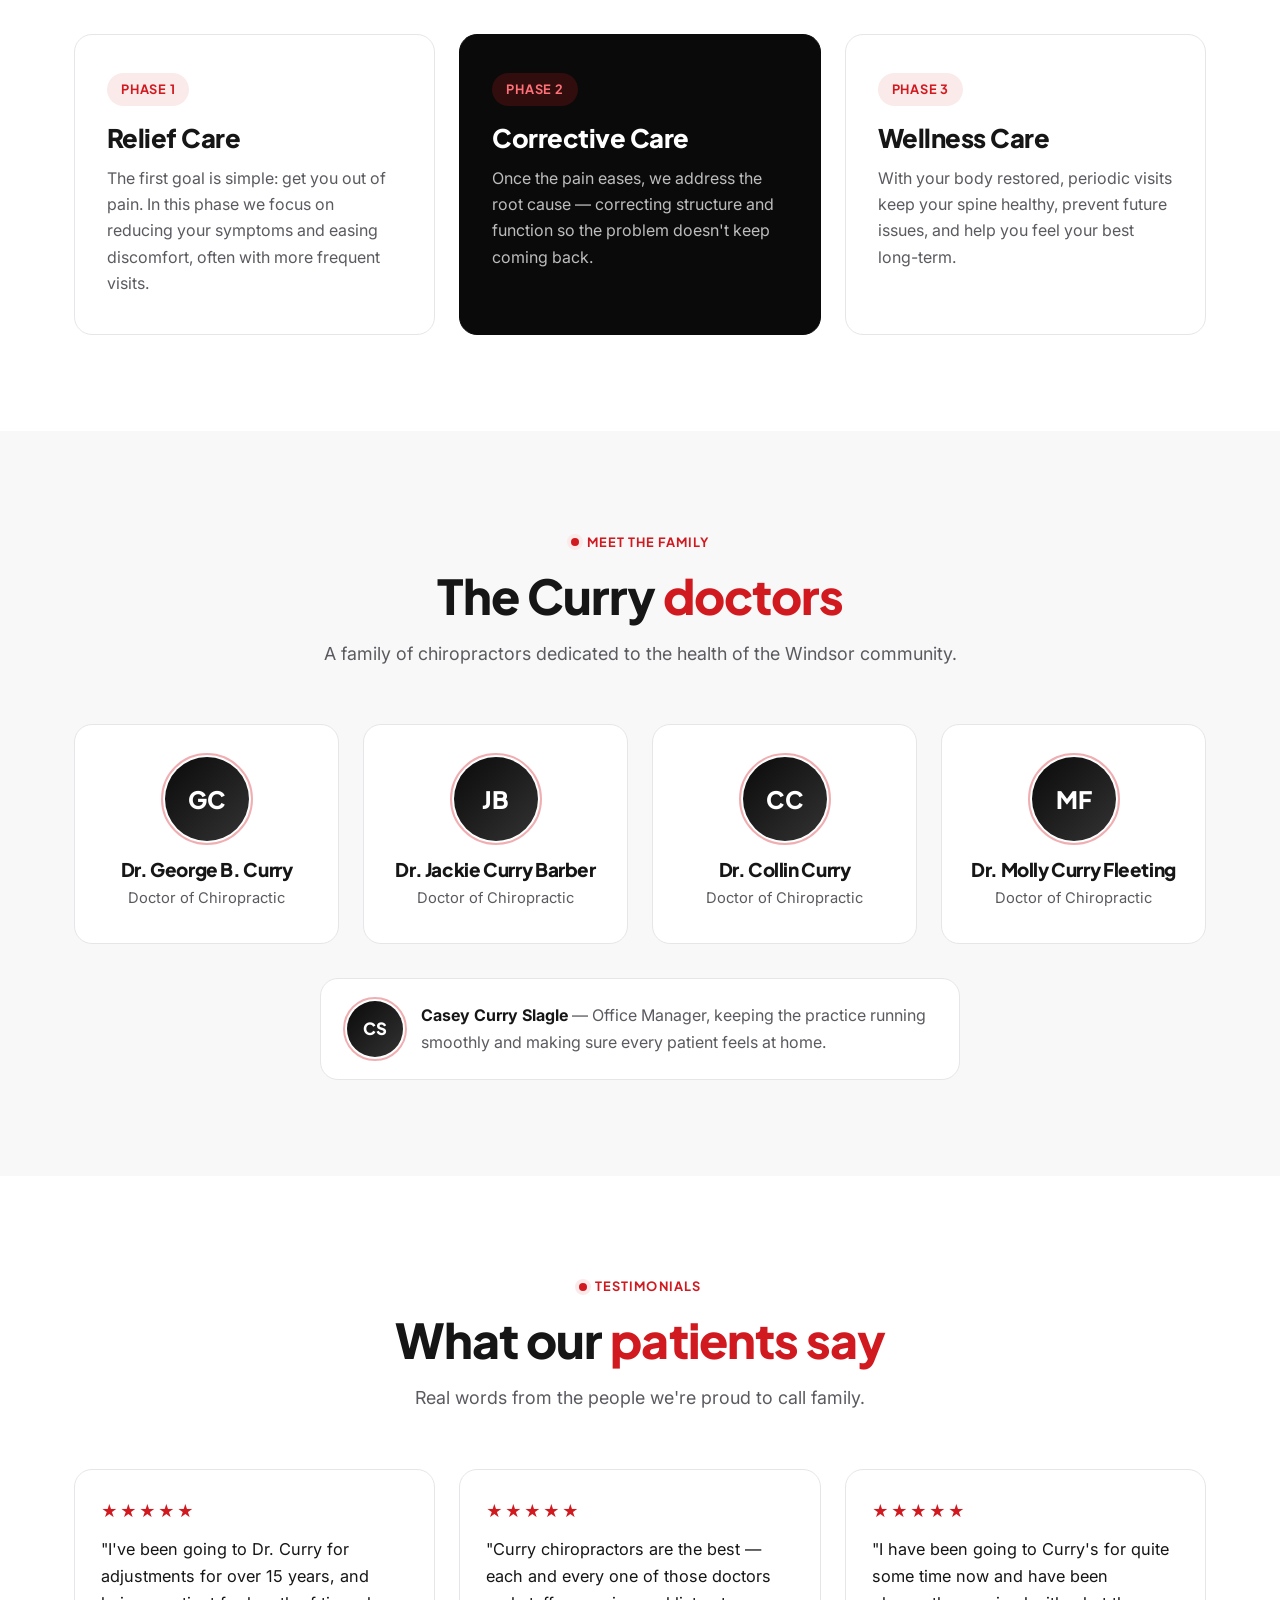
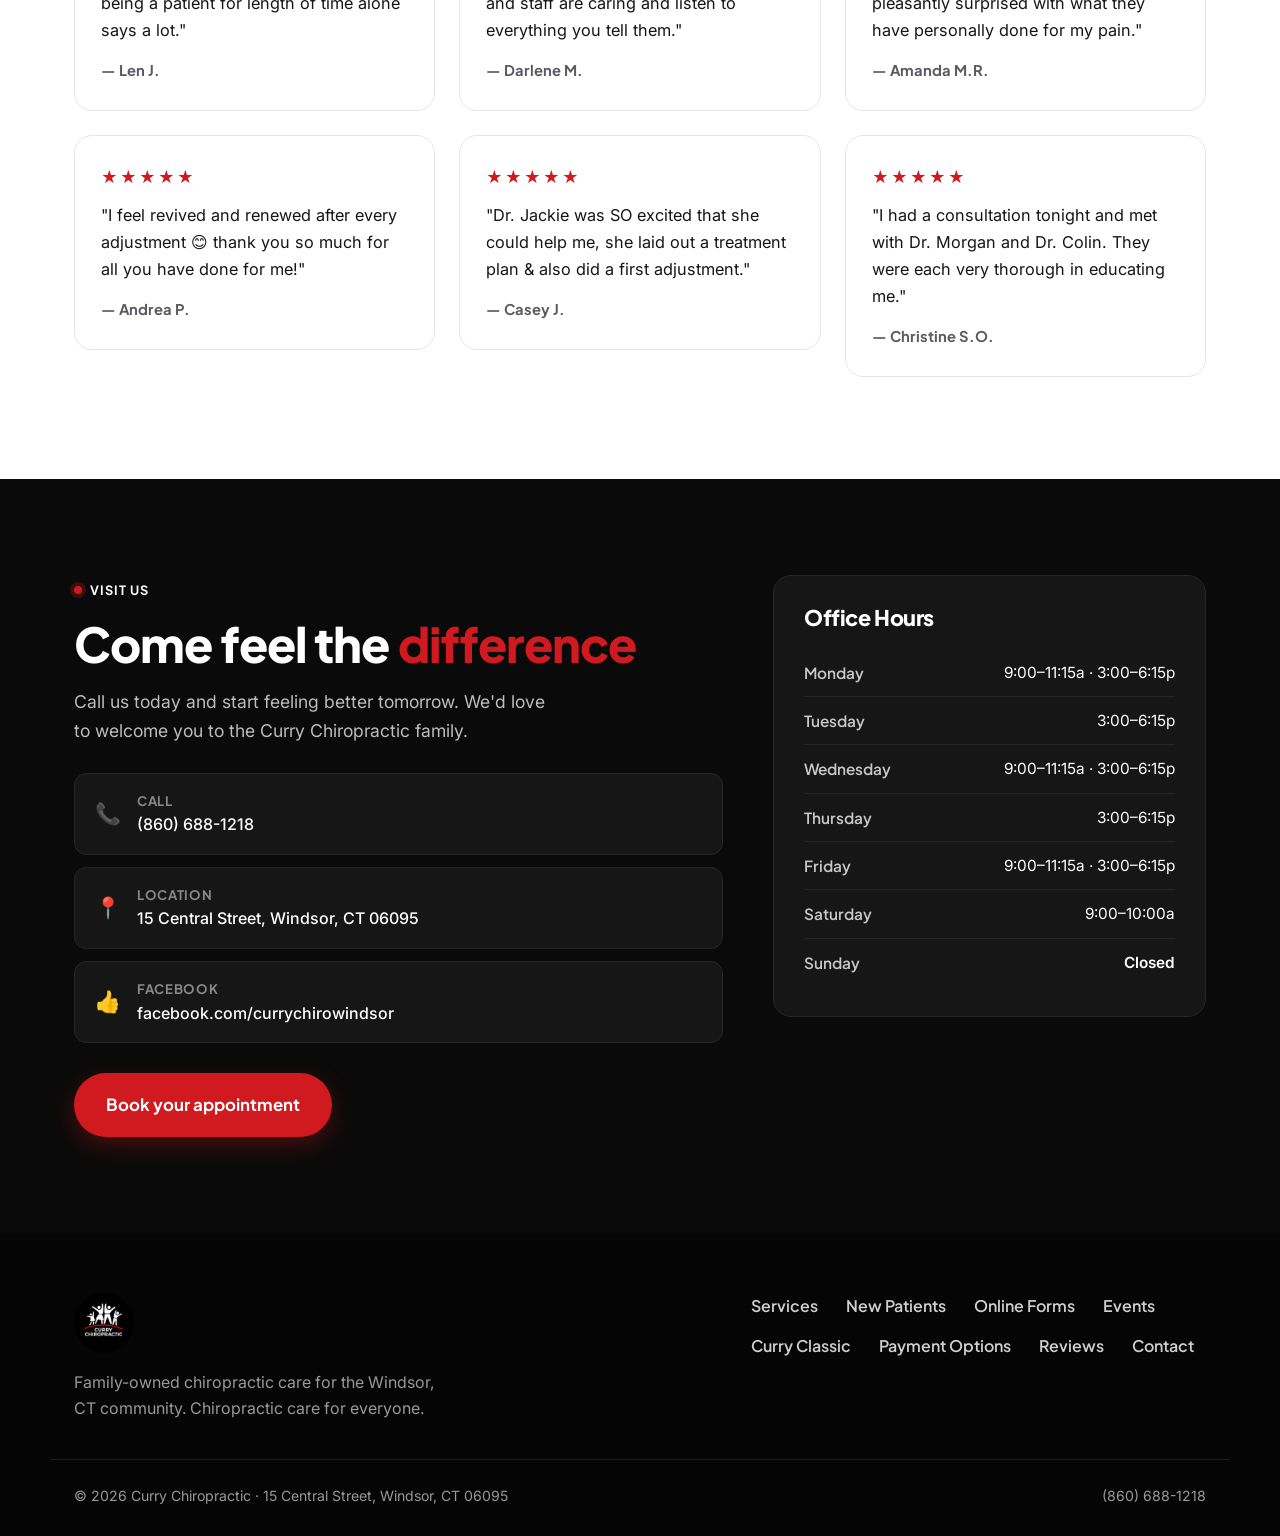
==== commit 1b1d8f1d: "Add sub-pages: New Patient Center, Online Forms, Events, Curry Classic, Payment Options - New Patien" ====
--- a/index.html
+++ b/index.html
@@ -70,9 +70,9 @@
       </a>
       <nav class="nav__links" id="navLinks">
         <a href="#services">Services</a>
-        <a href="#first-visit">First Visit</a>
-        <a href="#phases">Phases of Care</a>
-        <a href="#doctors">Our Doctors</a>
+        <a href="new-patient-center.html">New Patients</a>
+        <a href="events.html">Events</a>
+        <a href="curry-classic.html">Curry Classic</a>
         <a href="#reviews">Reviews</a>
         <a href="#contact">Contact</a>
         <a href="tel:+18606881218" class="btn btn--primary nav__cta">Call Now</a>
@@ -303,9 +303,11 @@
       </div>
       <div class="footer__links">
         <a href="#services">Services</a>
-        <a href="#first-visit">First Visit</a>
-        <a href="#phases">Phases of Care</a>
-        <a href="#doctors">Our Doctors</a>
+        <a href="new-patient-center.html">New Patients</a>
+        <a href="forms.html">Online Forms</a>
+        <a href="events.html">Events</a>
+        <a href="curry-classic.html">Curry Classic</a>
+        <a href="payment-options.html">Payment Options</a>
         <a href="#reviews">Reviews</a>
         <a href="#contact">Contact</a>
       </div>
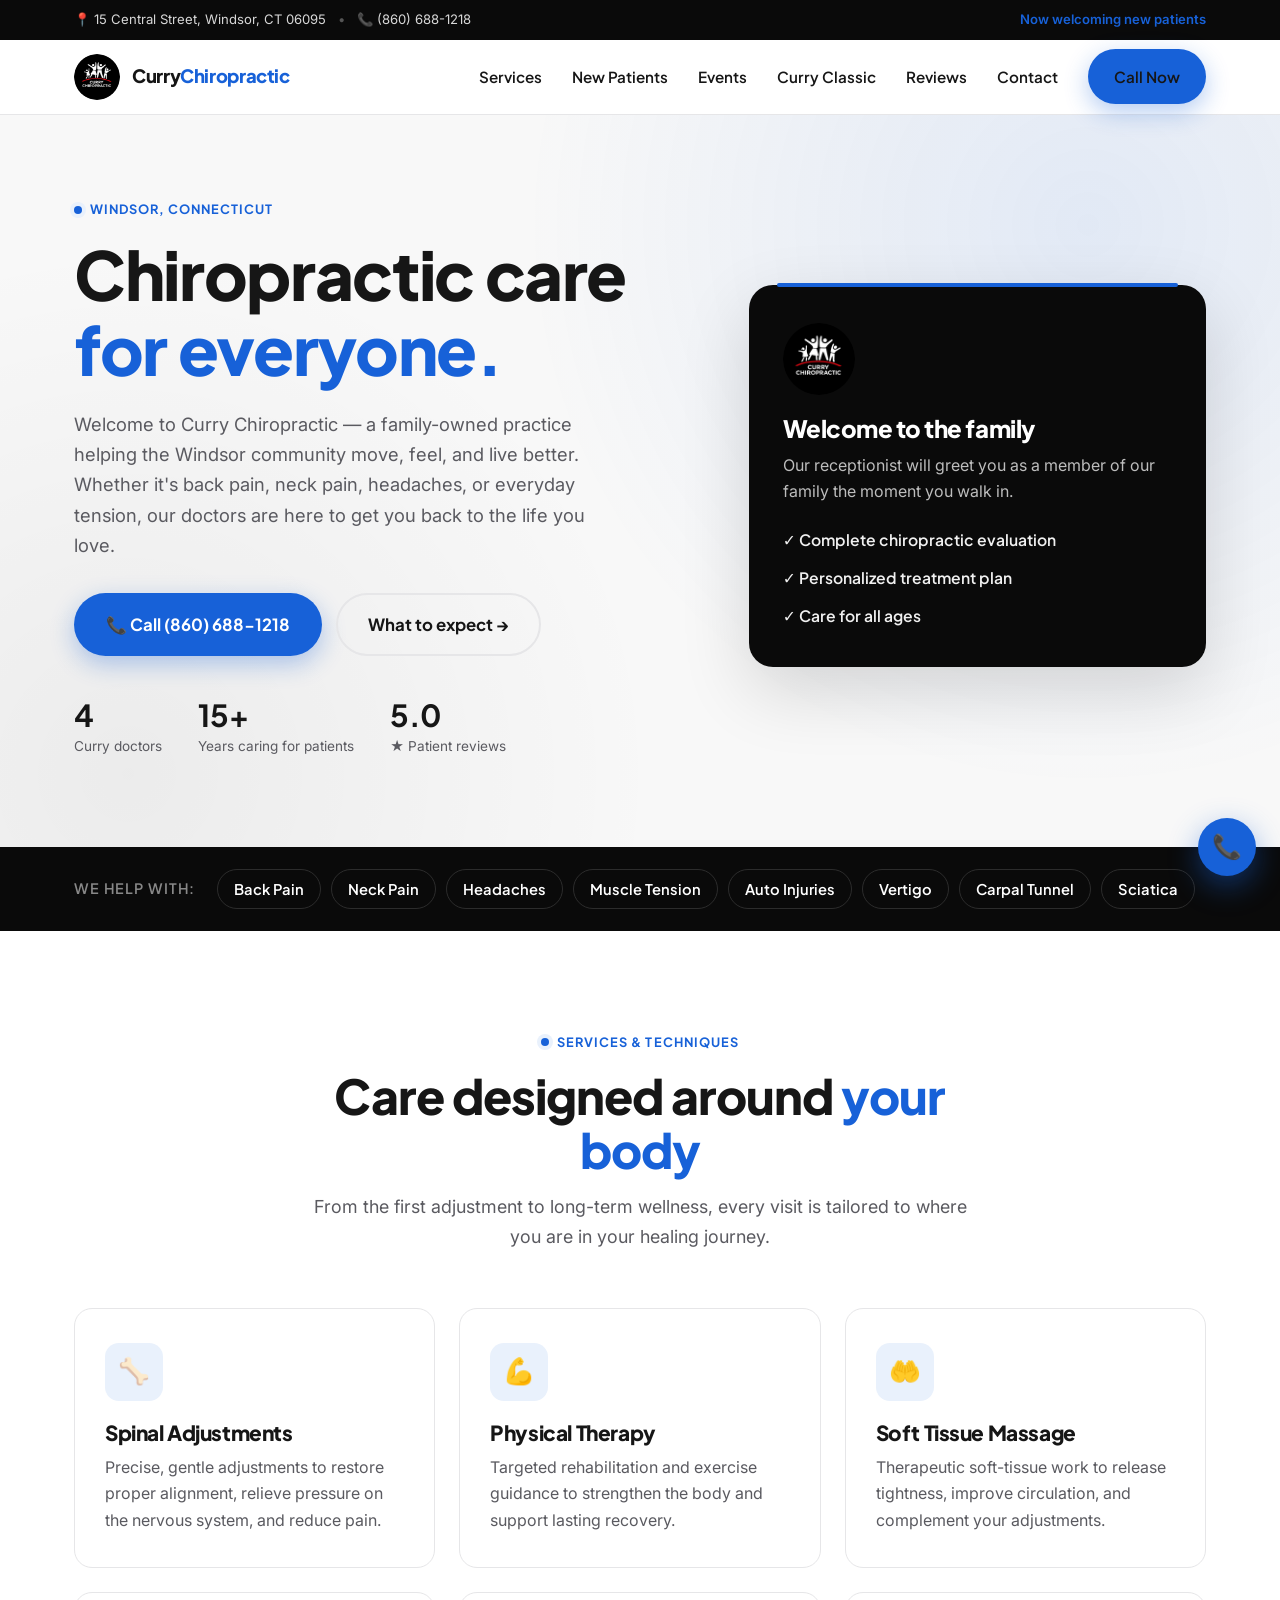
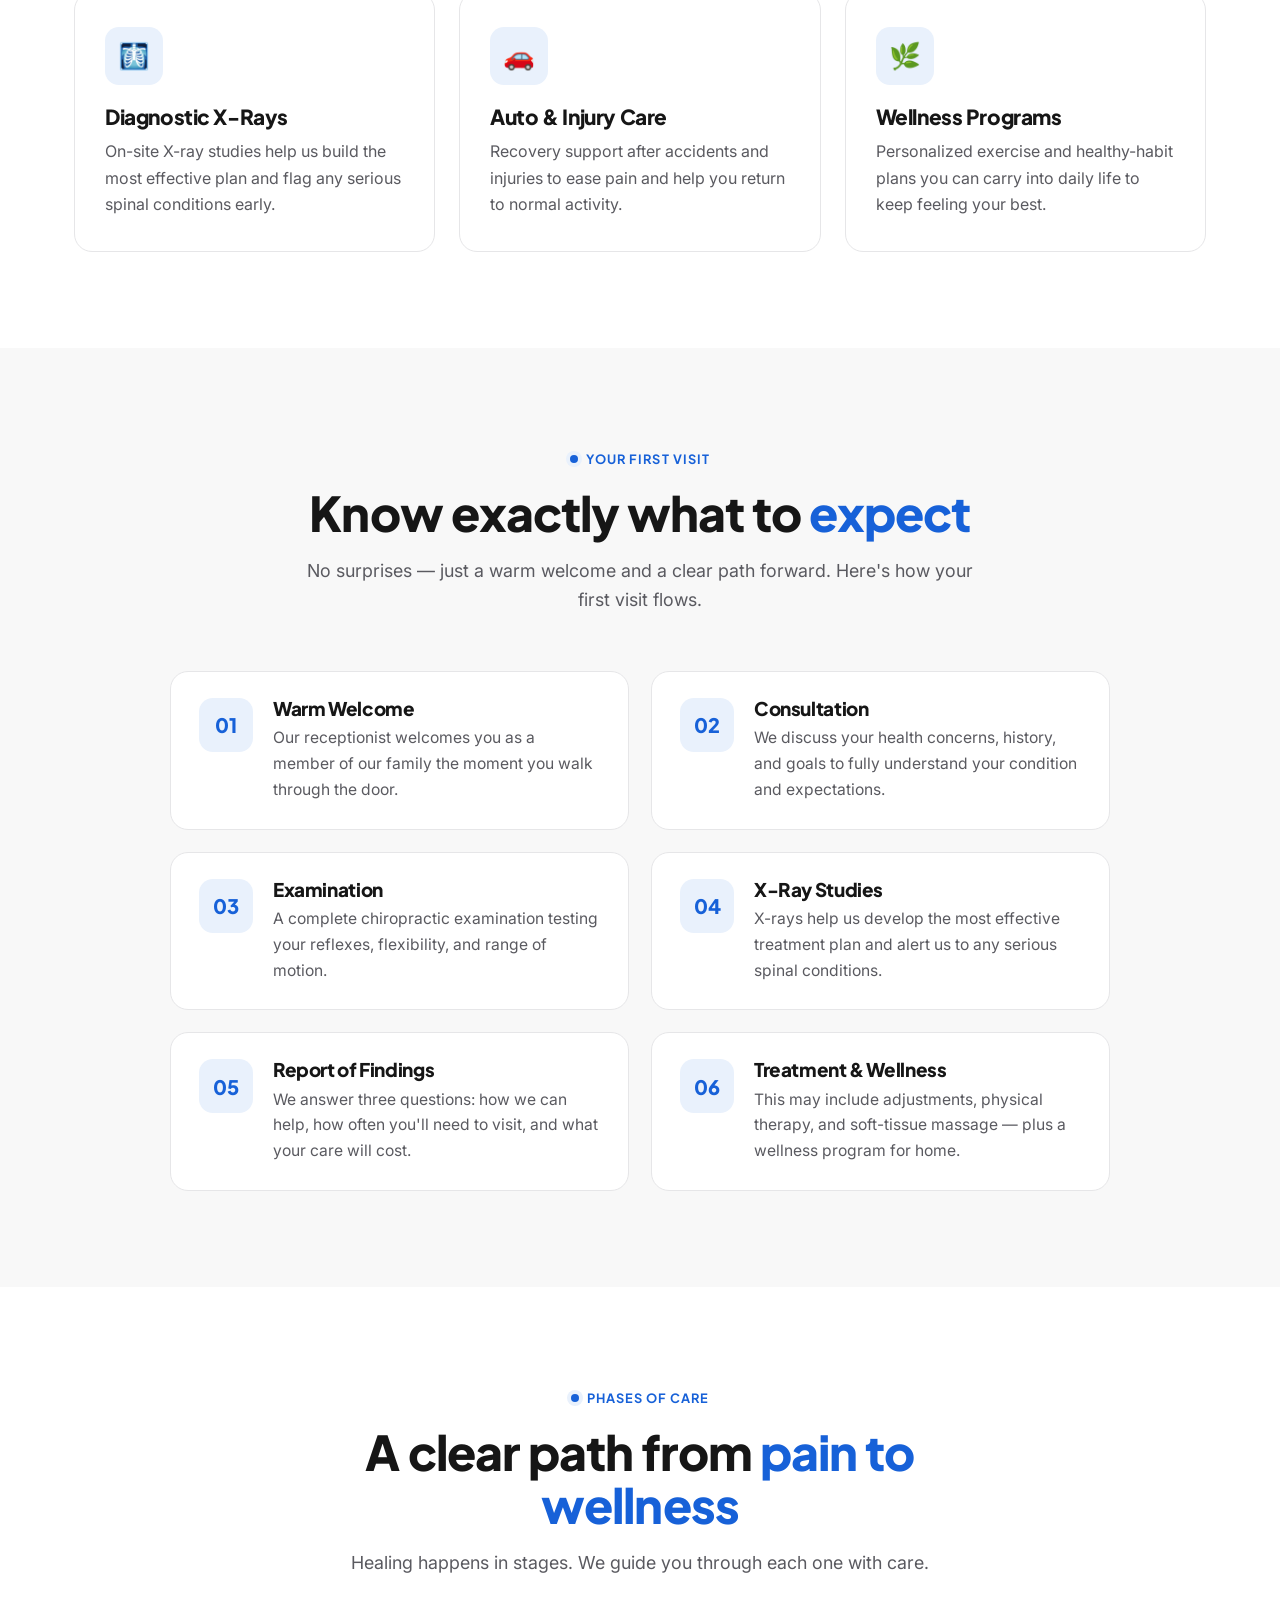
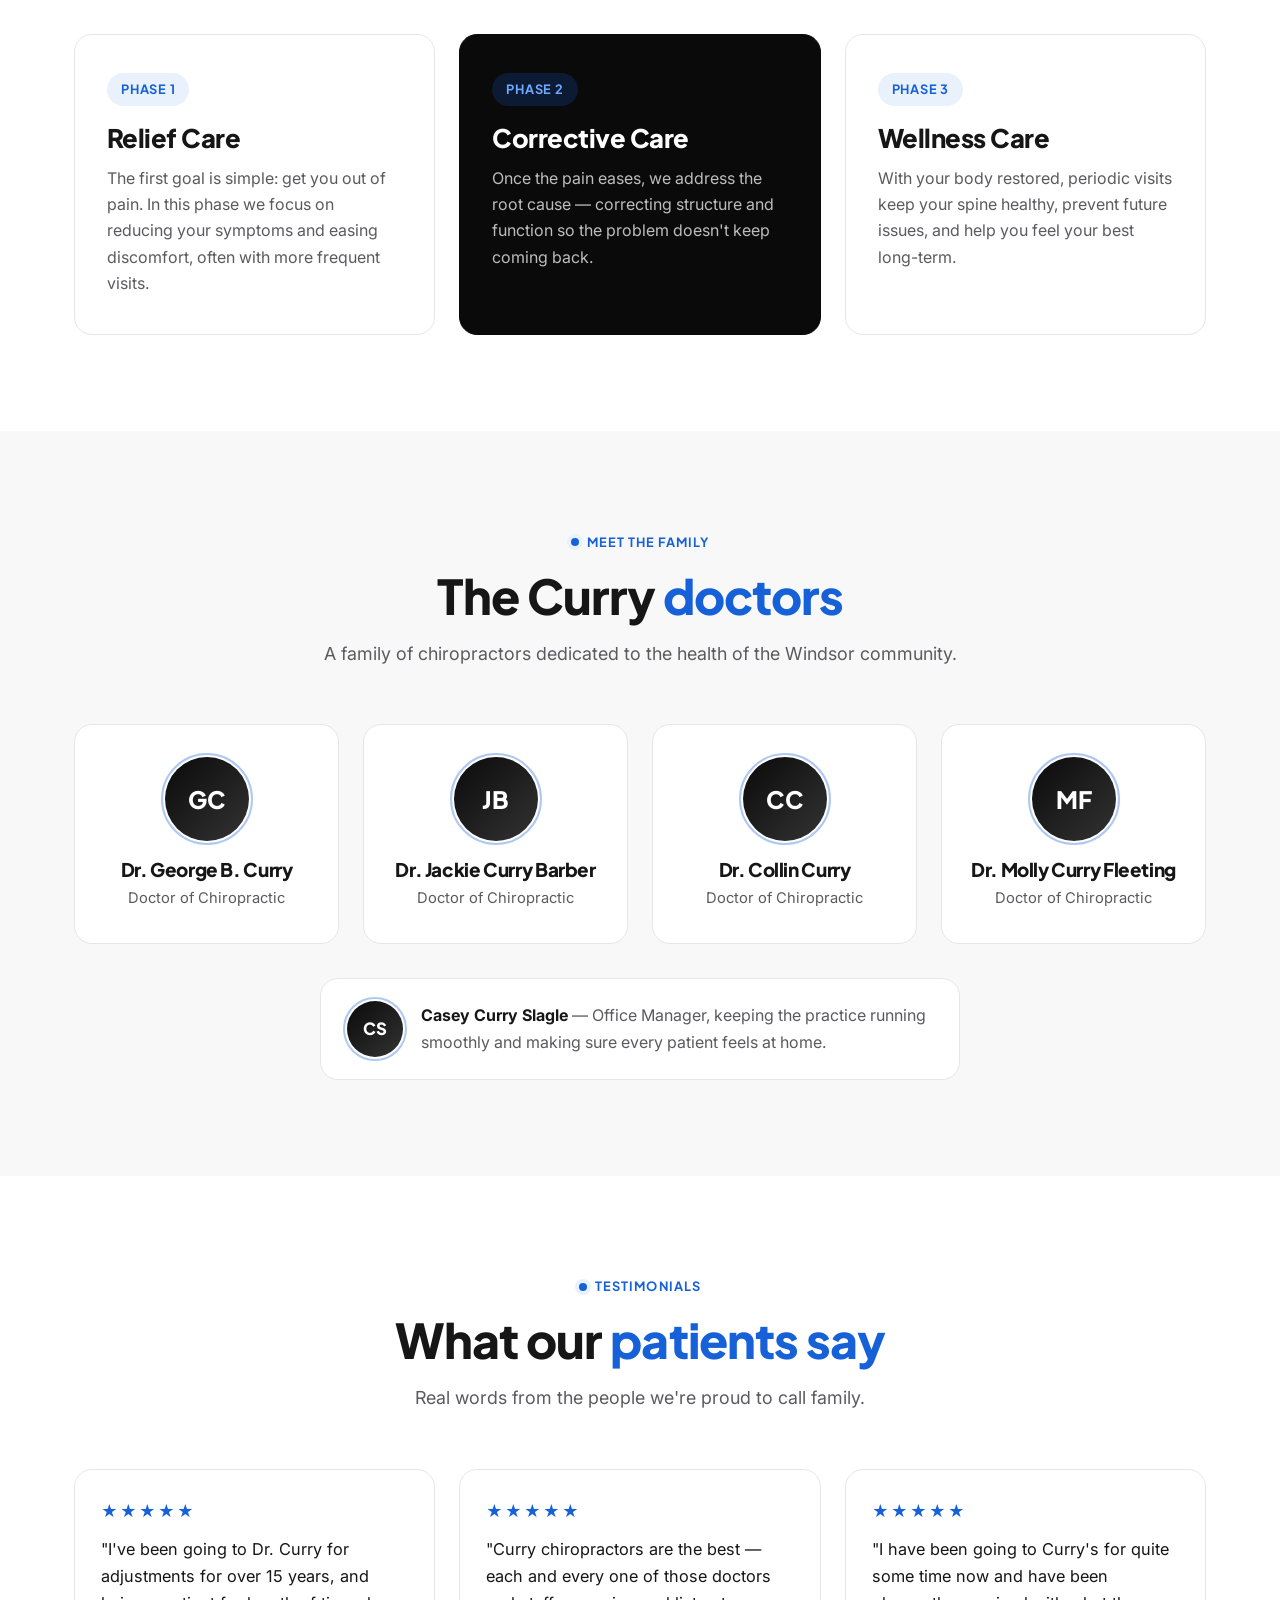
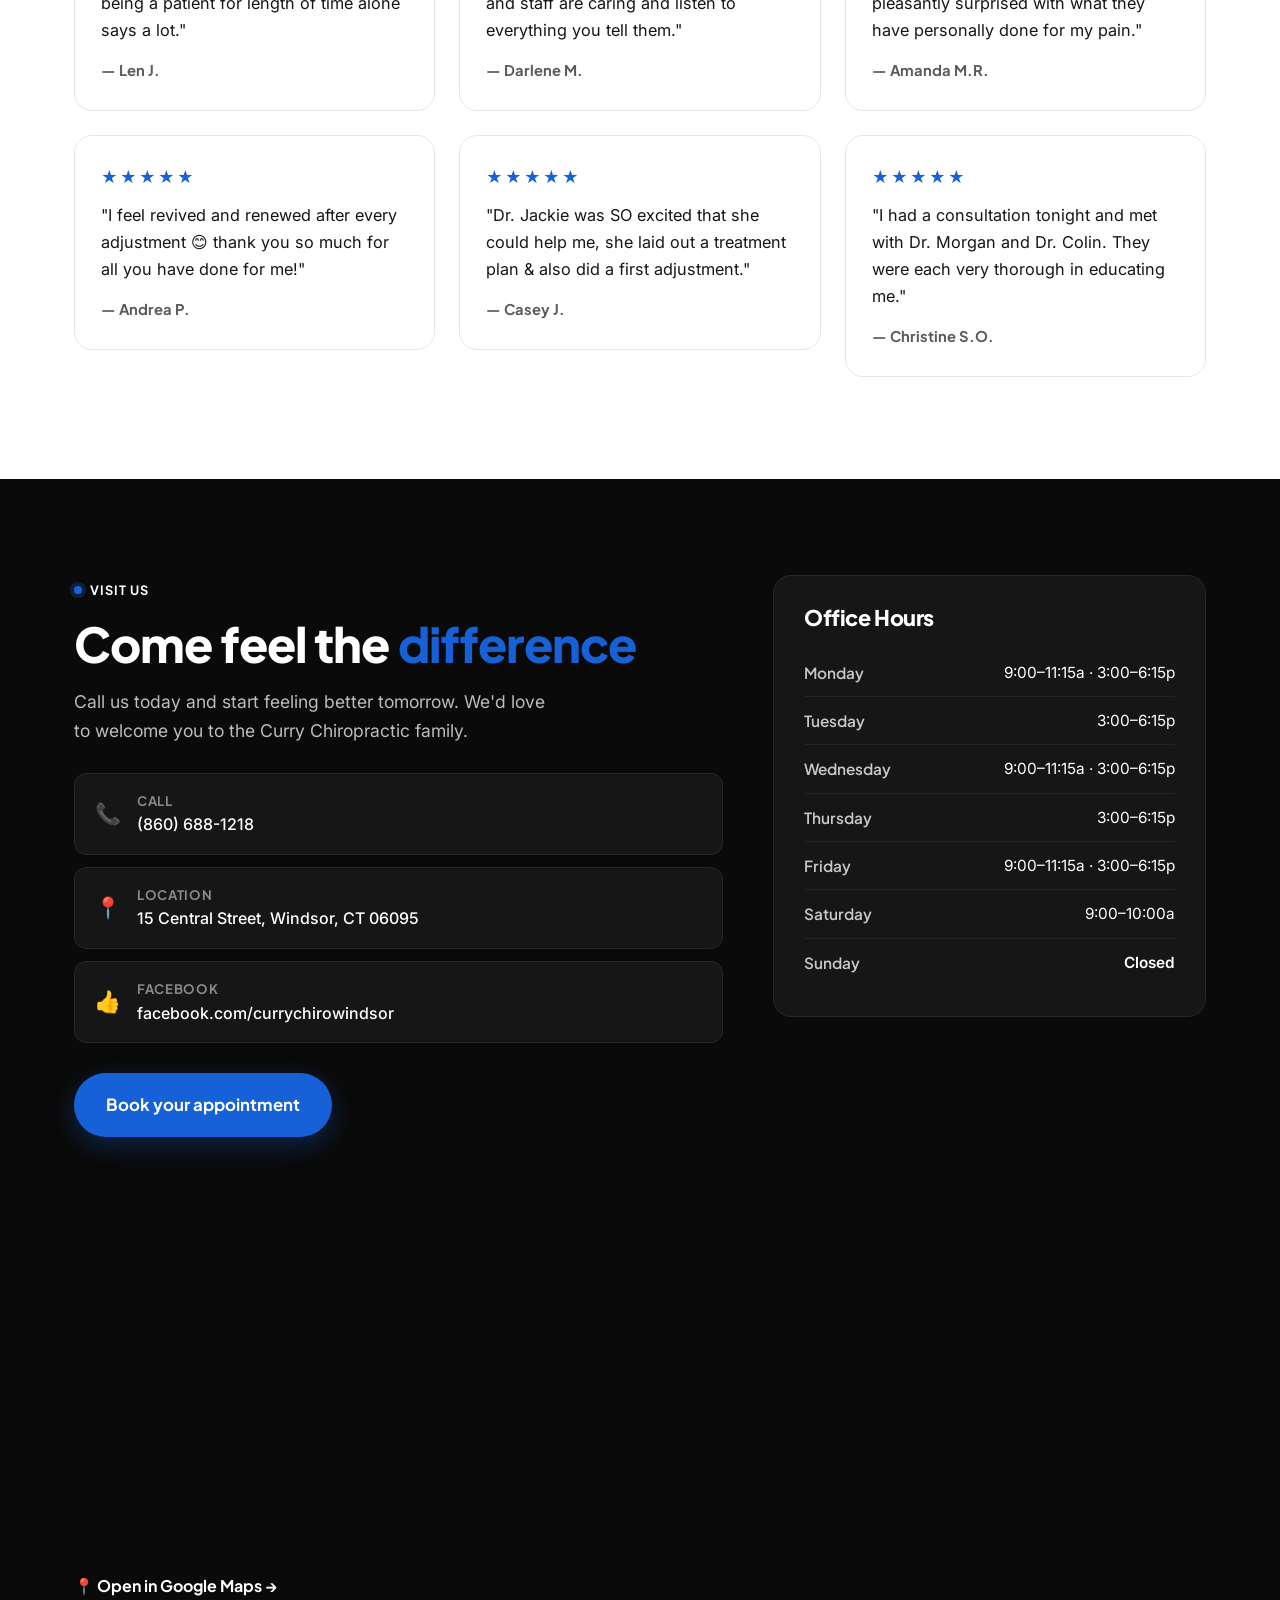
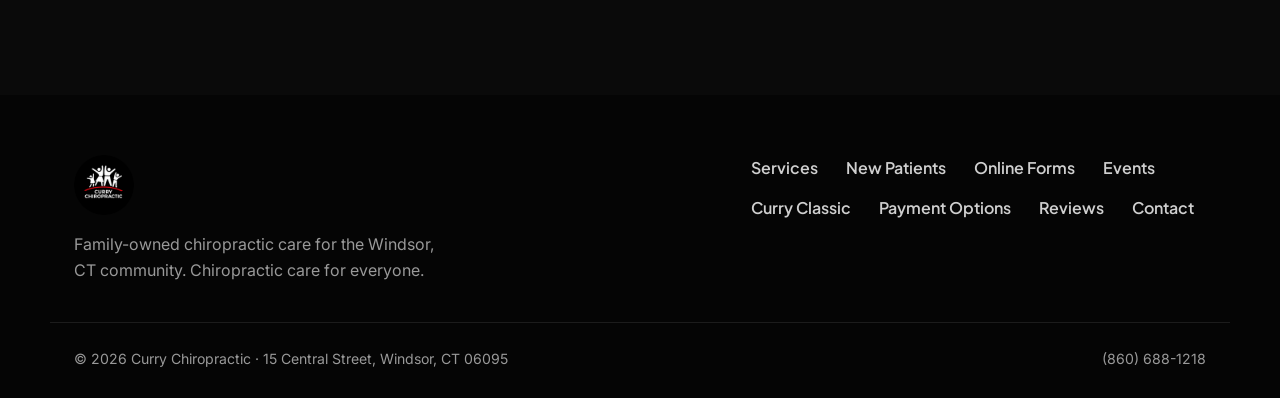
==== commit 069e8dcf: "Switch accent color red -> blue; add Google Map to contact section - Brand accent now blue (#1761d8)" ====
--- a/index.html
+++ b/index.html
@@ -292,6 +292,15 @@
         </ul>
       </div>
     </div>
+
+    <div class="container map reveal">
+      <iframe
+        title="Curry Chiropractic location — 15 Central Street, Windsor, CT 06095"
+        src="https://www.google.com/maps?q=15+Central+Street,+Windsor,+CT+06095&output=embed"
+        width="100%" height="380" style="border:0;" allowfullscreen=""
+        loading="lazy" referrerpolicy="no-referrer-when-downgrade"></iframe>
+      <a class="map__link" href="https://maps.google.com/?q=15+Central+Street+Windsor+CT+06095" target="_blank" rel="noopener">📍 Open in Google Maps →</a>
+    </div>
   </section>
 
   <!-- Footer -->
--- a/styles.css
+++ b/styles.css
@@ -1,6 +1,8 @@
 /* ===========================================================
    Curry Chiropractic — Windsor, CT
-   Brand: black + white + red (matched from logo)
+   Brand: black + white + blue (accent)
+   Note: --red* variables now hold the blue accent palette
+   so existing class names keep working after the color swap.
    =========================================================== */
 
 :root {
@@ -9,9 +11,9 @@
   --white: #ffffff;
   --off: #f8f8f8;
   --paper: #f4f4f5;
-  --red: #d11920;
-  --red-dark: #a8141a;
-  --red-soft: #fbeaea;
+  --red: #1761d8;
+  --red-dark: #1149a8;
+  --red-soft: #e9f1fc;
   --gray: #5a5a60;
   --line: #e6e6e8;
   --radius: 18px;
@@ -53,8 +55,8 @@
   white-space: nowrap;
 }
 .btn--lg { padding: 16px 30px; font-size: 1.05rem; }
-.btn--primary { background: var(--red); color: #fff; box-shadow: 0 8px 24px rgba(209, 25, 32, 0.32); }
-.btn--primary:hover { background: var(--red-dark); transform: translateY(-2px); box-shadow: 0 12px 30px rgba(209, 25, 32, 0.4); }
+.btn--primary { background: var(--red); color: #fff; box-shadow: 0 8px 24px rgba(23,97,216, 0.32); }
+.btn--primary:hover { background: var(--red-dark); transform: translateY(-2px); box-shadow: 0 12px 30px rgba(23,97,216, 0.4); }
 .btn--ghost { background: transparent; color: var(--ink); border-color: var(--line); }
 .btn--ghost:hover { border-color: var(--ink); transform: translateY(-2px); }
 
@@ -67,7 +69,7 @@
 }
 .eyebrow--light { color: #fff; }
 .eyebrow__dot { width: 8px; height: 8px; border-radius: 50%; background: var(--red); box-shadow: 0 0 0 4px var(--red-soft); }
-.eyebrow--light .eyebrow__dot { box-shadow: 0 0 0 4px rgba(209,25,32,.25); }
+.eyebrow--light .eyebrow__dot { box-shadow: 0 0 0 4px rgba(23,97,216,.25); }
 
 /* ---------- Top bar ---------- */
 .topbar { background: var(--black); color: #cfcfcf; font-size: 0.82rem; }
@@ -101,7 +103,7 @@
 .hero__bg {
   position: absolute; inset: 0; z-index: 0;
   background:
-    radial-gradient(circle at 85% 15%, rgba(209,25,32,.10), transparent 45%),
+    radial-gradient(circle at 85% 15%, rgba(23,97,216,.10), transparent 45%),
     radial-gradient(circle at 10% 90%, rgba(0,0,0,.05), transparent 40%);
 }
 .hero__inner { position: relative; z-index: 1; display: grid; grid-template-columns: 1.15fr .85fr; gap: 56px; align-items: center; }
@@ -188,7 +190,7 @@
 .phase h3 { font-size: 1.6rem; margin-bottom: 12px; }
 .phase p { color: var(--gray); }
 .phase--accent { background: var(--black); color: #fff; border-color: var(--black); }
-.phase--accent .phase__tag { background: rgba(209,25,32,.2); color: #ff7077; }
+.phase--accent .phase__tag { background: rgba(23,97,216,.2); color: #6fa8ff; }
 .phase--accent p { color: #bdbdbd; }
 
 /* ---------- Doctors ---------- */
@@ -248,6 +250,12 @@
 .hours li span:first-child { color: #c8c8c8; font-family: var(--font); font-weight: 600; }
 .hours li span:last-child { color: #fff; }
 .hours--closed span:last-child { color: var(--red); font-weight: 600; }
+
+/* ---------- Map ---------- */
+.map { margin-top: 40px; }
+.map iframe { display: block; width: 100%; border-radius: var(--radius); border: 1px solid #262626; filter: grayscale(.15); }
+.map__link { display: inline-flex; align-items: center; gap: 6px; margin-top: 16px; font-family: var(--font); font-weight: 700; color: #fff; }
+.map__link:hover { color: var(--red); }
 
 /* ---------- Footer ---------- */
 .footer { background: #050505; color: #999; padding: 60px 0 28px; }
@@ -264,10 +272,10 @@
 .float-call {
   position: fixed; bottom: 24px; right: 24px; z-index: 90;
   width: 58px; height: 58px; border-radius: 50%; background: var(--red); color: #fff;
-  display: grid; place-items: center; font-size: 1.5rem; box-shadow: 0 10px 30px rgba(209,25,32,.45);
+  display: grid; place-items: center; font-size: 1.5rem; box-shadow: 0 10px 30px rgba(23,97,216,.45);
   animation: pulse 2.4s infinite;
 }
-@keyframes pulse { 0%,100% { box-shadow: 0 10px 30px rgba(209,25,32,.45);} 50% { box-shadow: 0 10px 40px rgba(209,25,32,.7);} }
+@keyframes pulse { 0%,100% { box-shadow: 0 10px 30px rgba(23,97,216,.45);} 50% { box-shadow: 0 10px 40px rgba(23,97,216,.7);} }
 
 /* ---------- Reveal animation ---------- */
 .reveal { opacity: 0; transform: translateY(28px); transition: opacity .7s ease, transform .7s ease; }
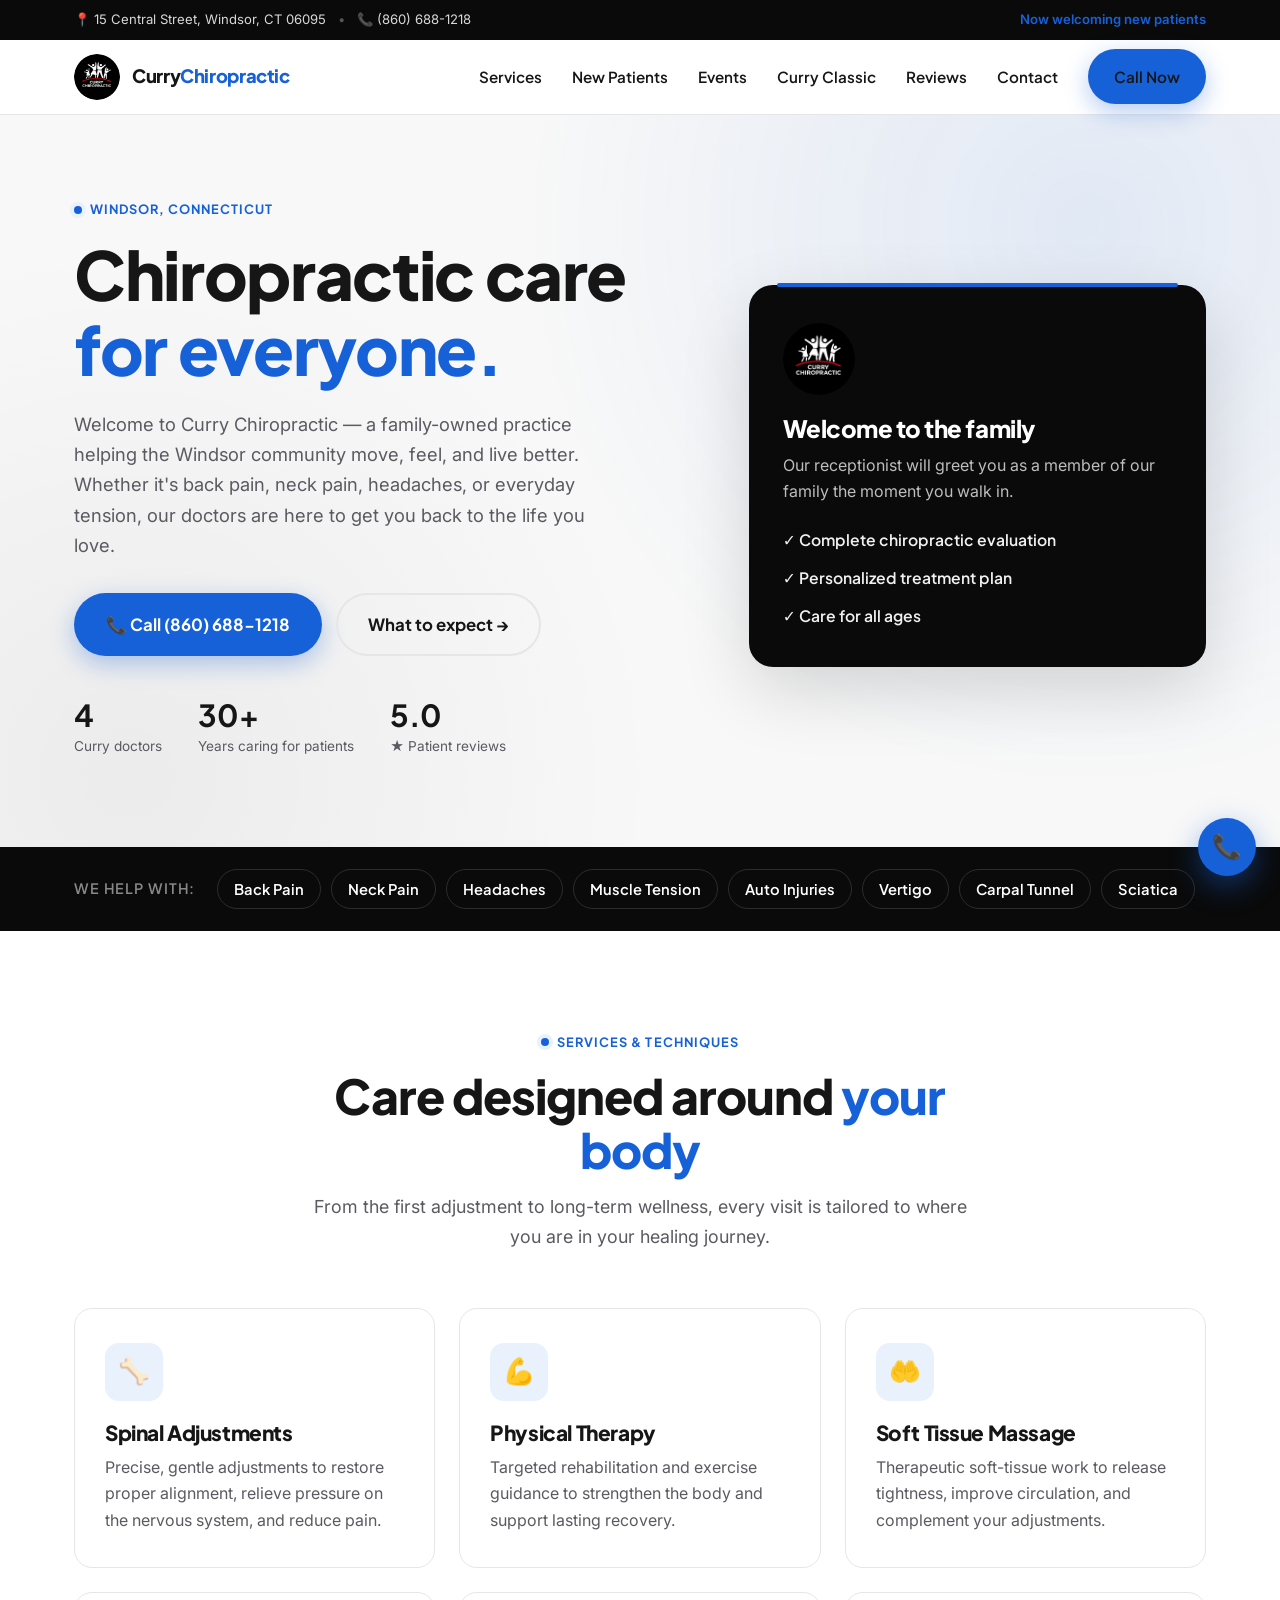
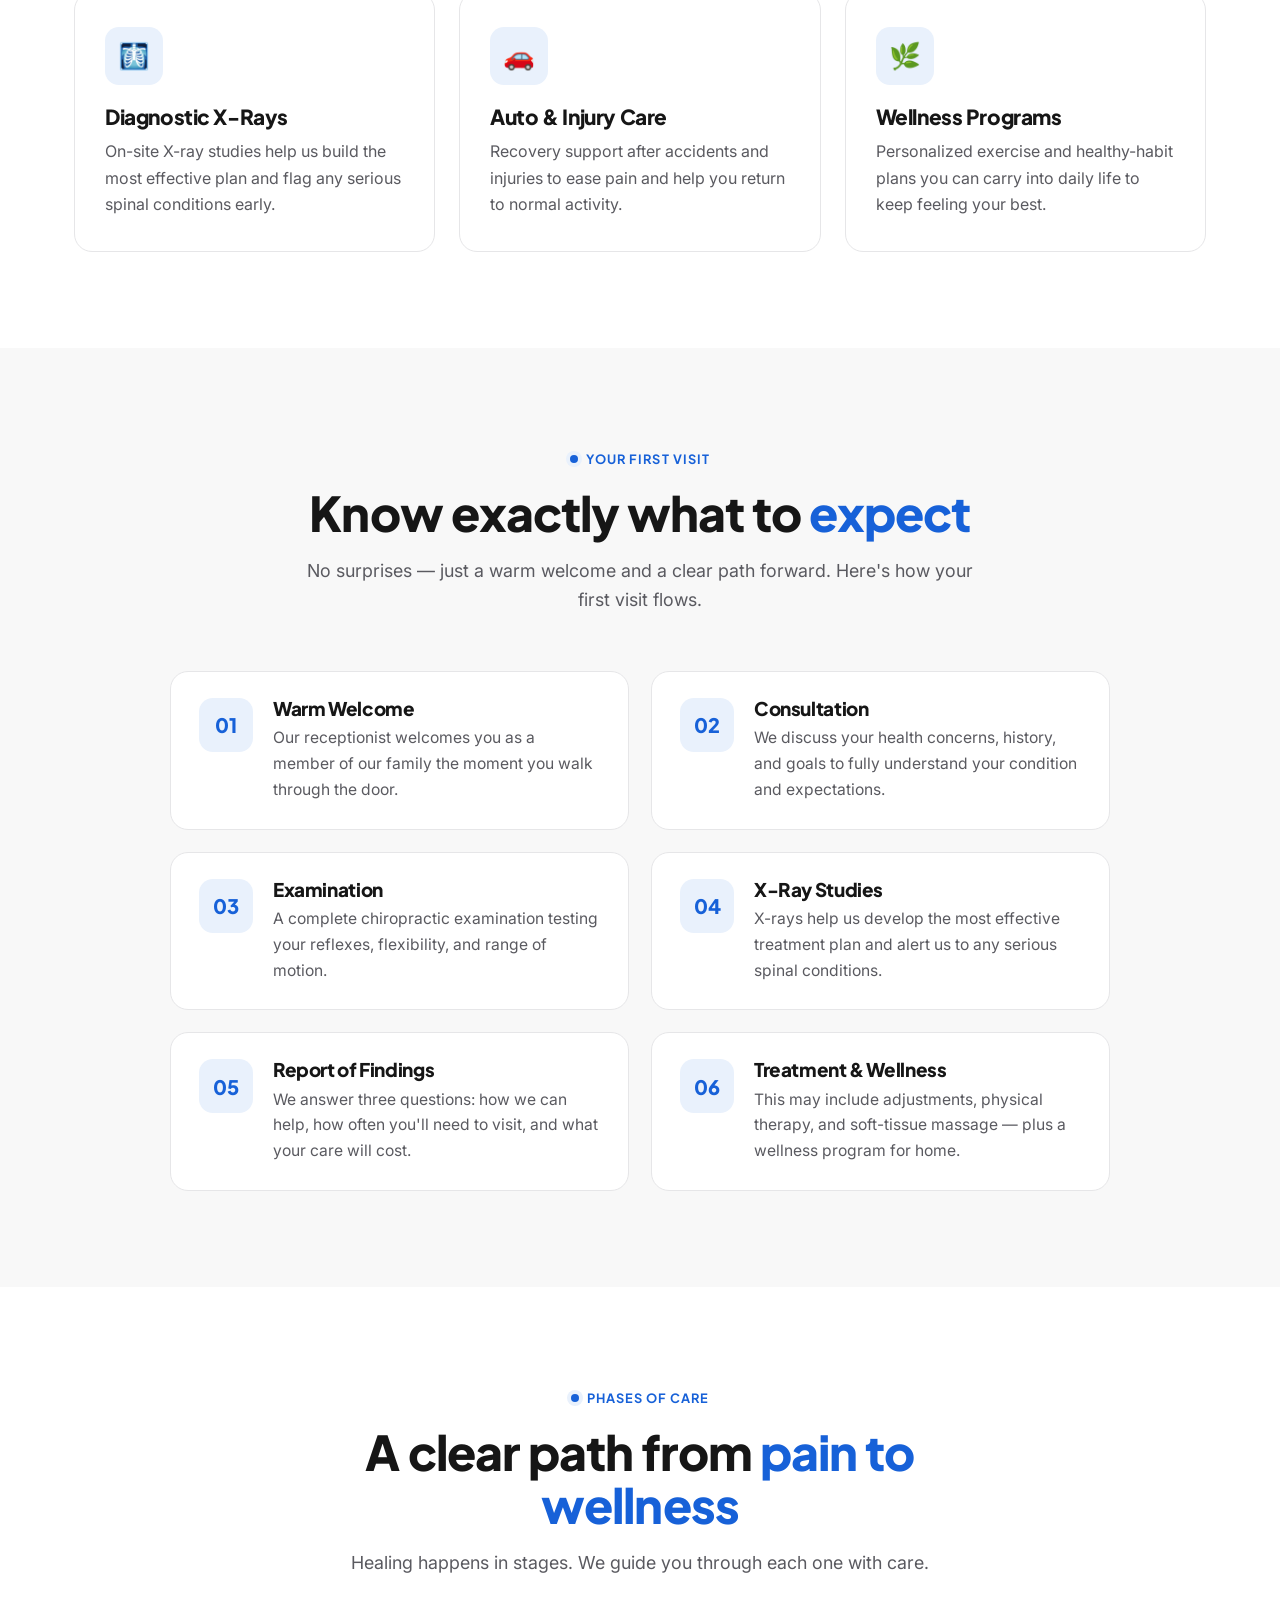
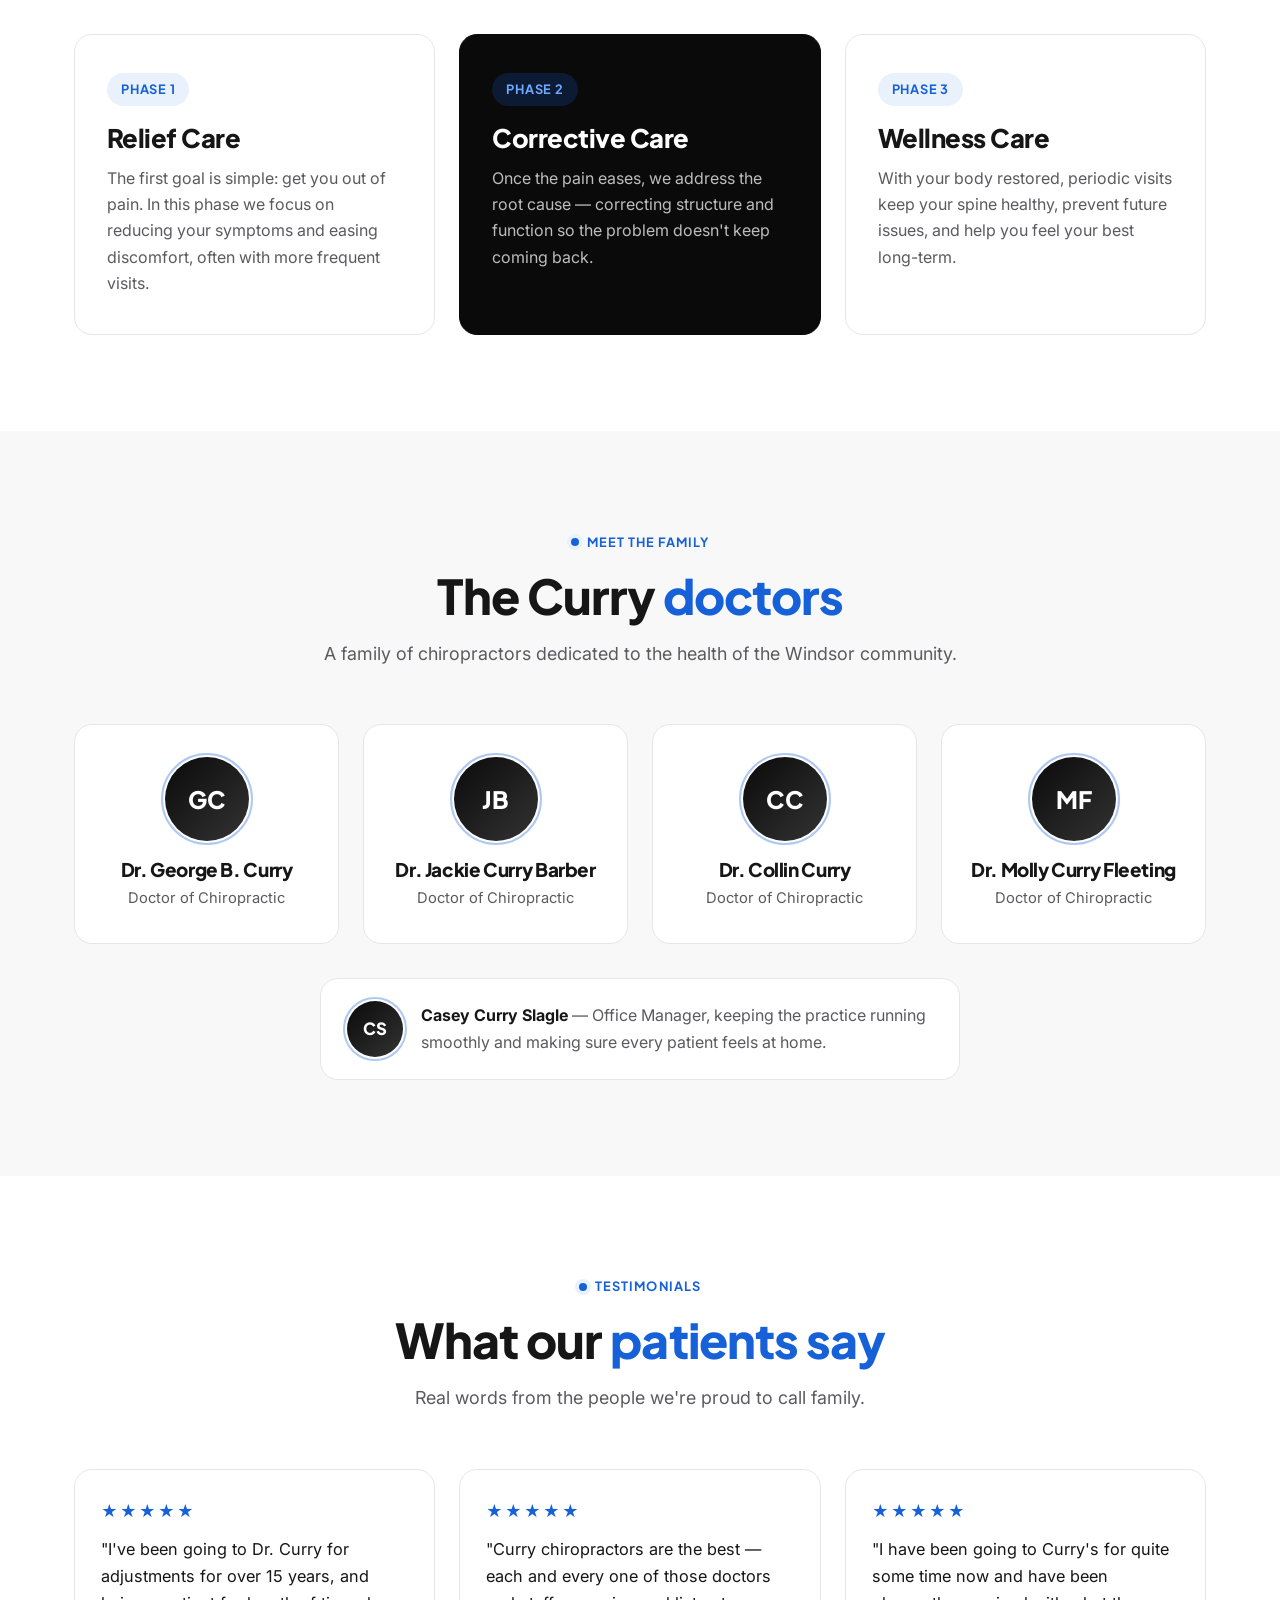
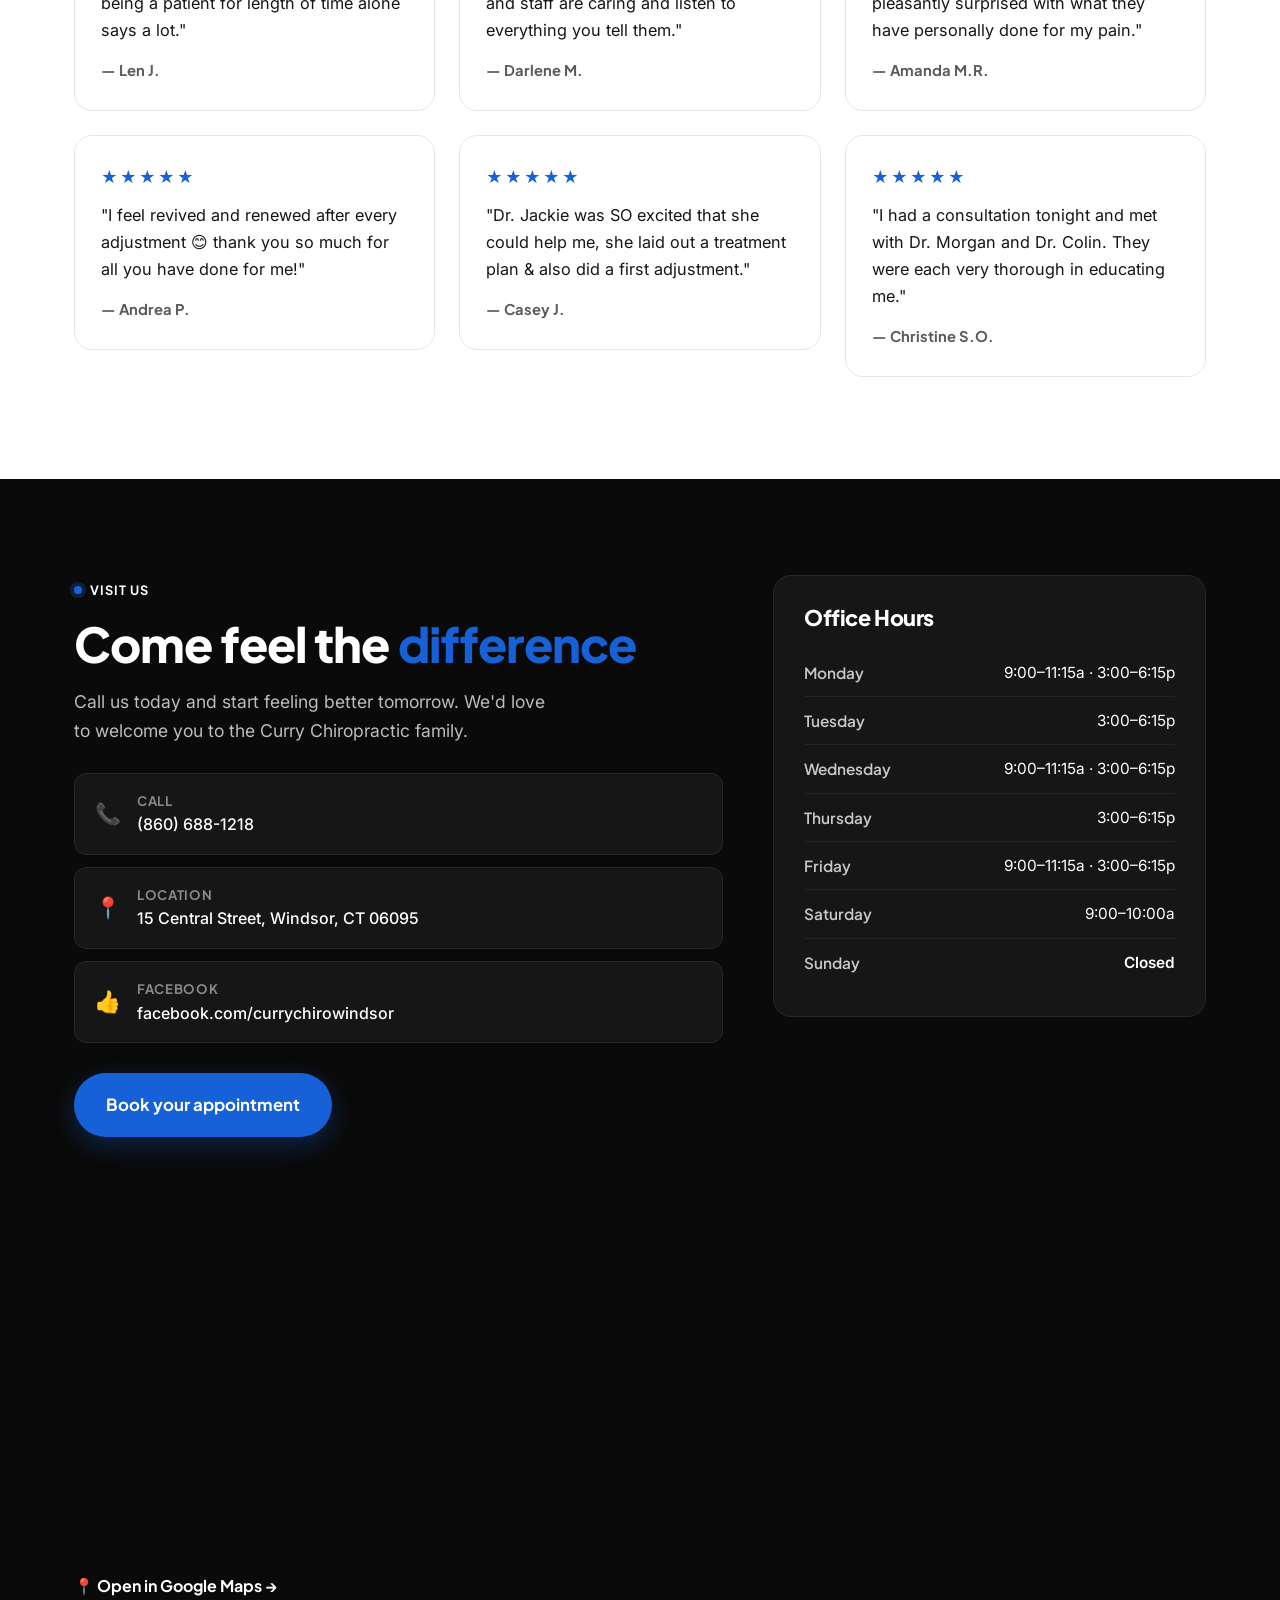
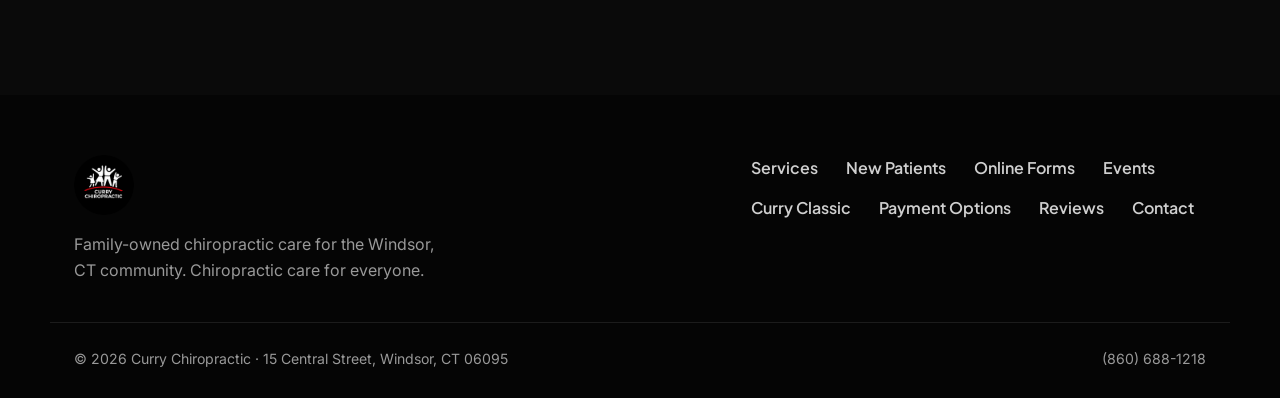
==== commit 0e801472: "Update hero stat to 30+ years caring for patients Co-Authored-By: Claude Opus 4.8 <noreply@anthropic" ====
--- a/index.html
+++ b/index.html
@@ -101,7 +101,7 @@
         </div>
         <div class="hero__trust">
           <div class="hero__trust-item"><strong>4</strong><span>Curry doctors</span></div>
-          <div class="hero__trust-item"><strong>15+</strong><span>Years caring for patients</span></div>
+          <div class="hero__trust-item"><strong>30+</strong><span>Years caring for patients</span></div>
           <div class="hero__trust-item"><strong>5.0</strong><span>★ Patient reviews</span></div>
         </div>
       </div>
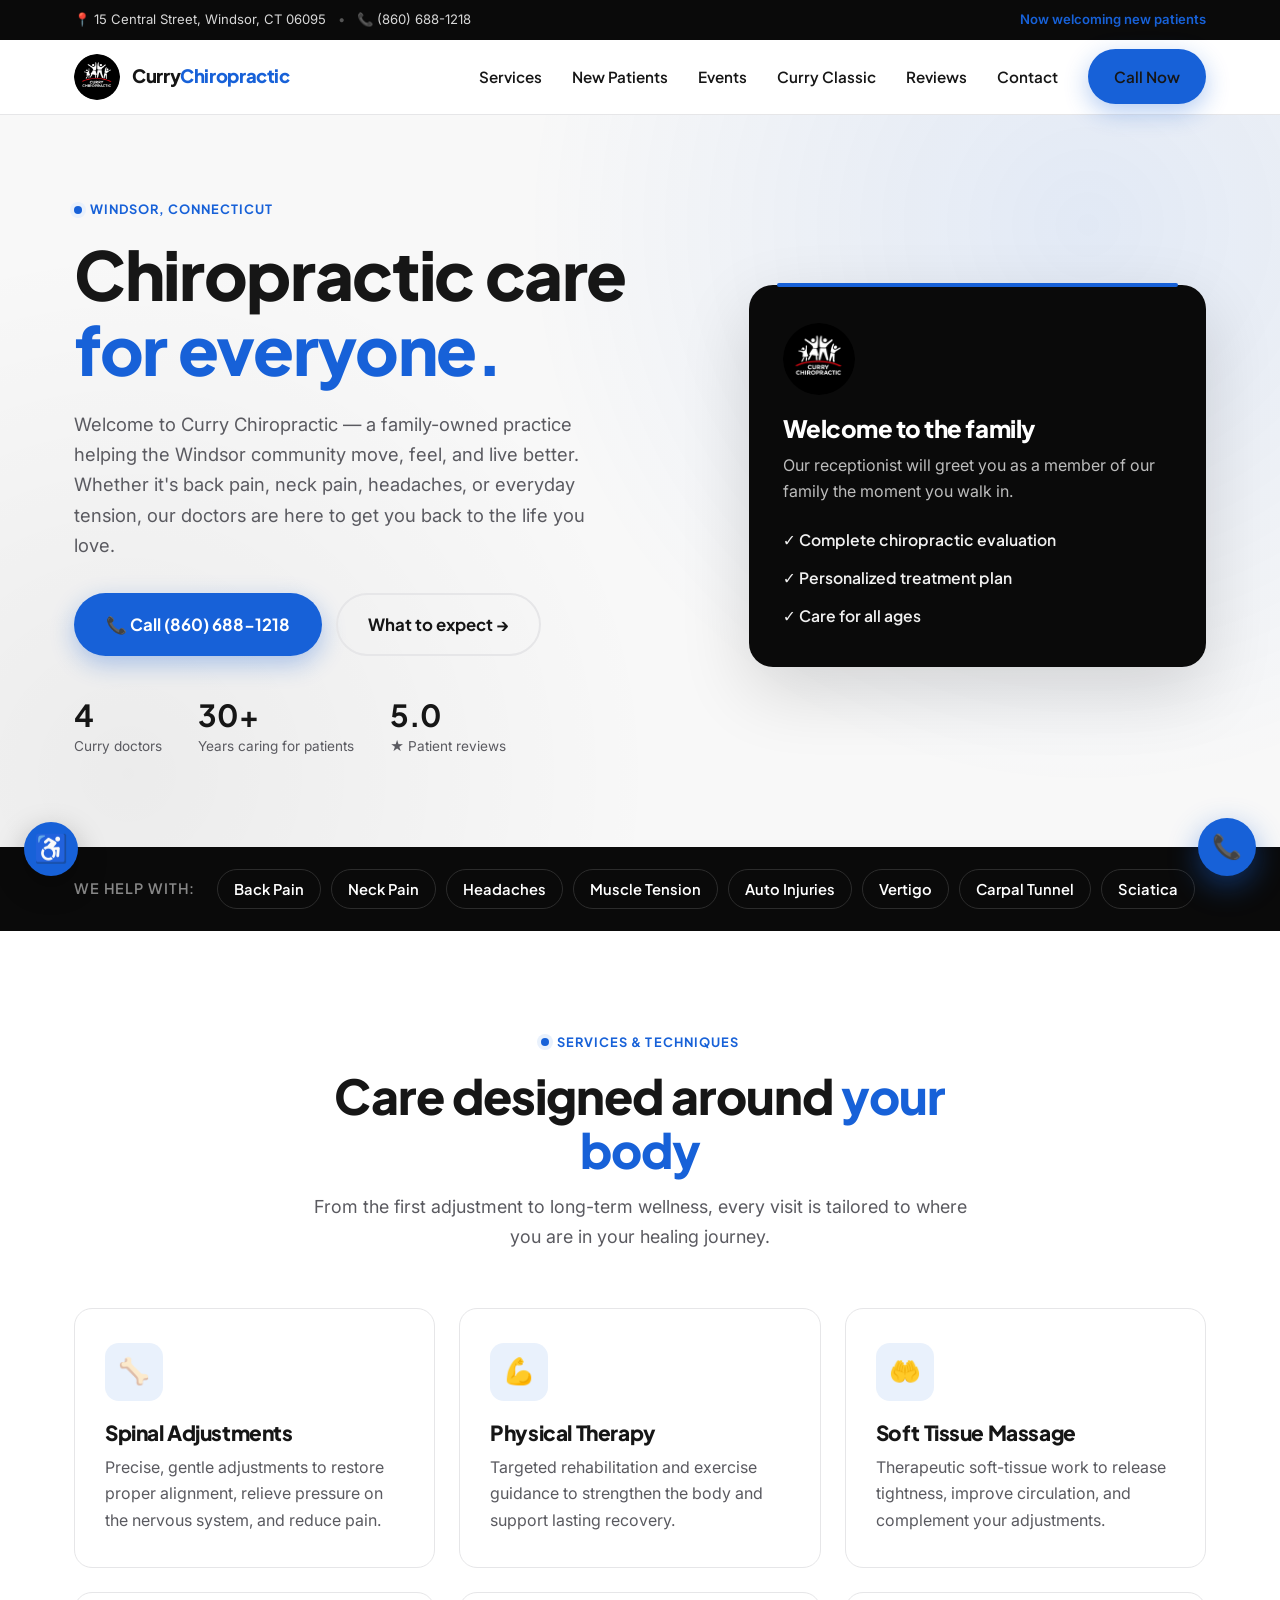
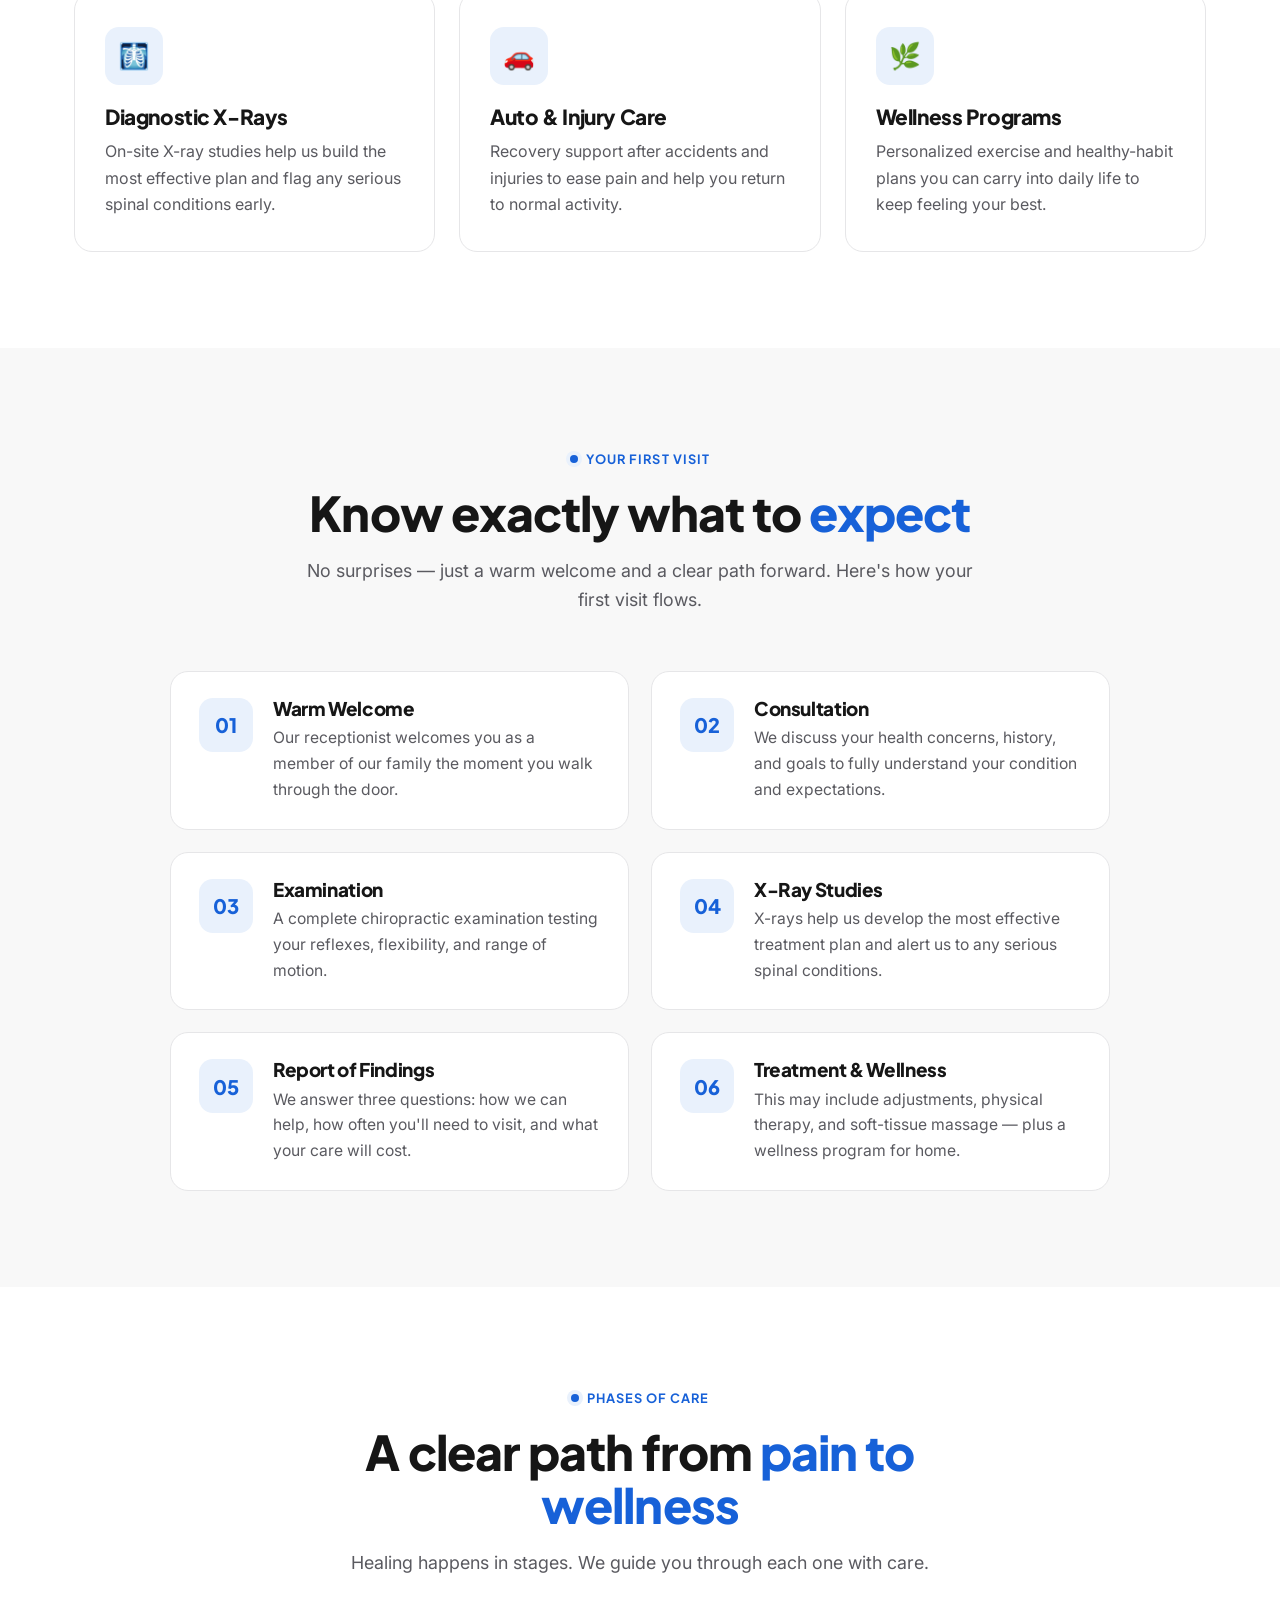
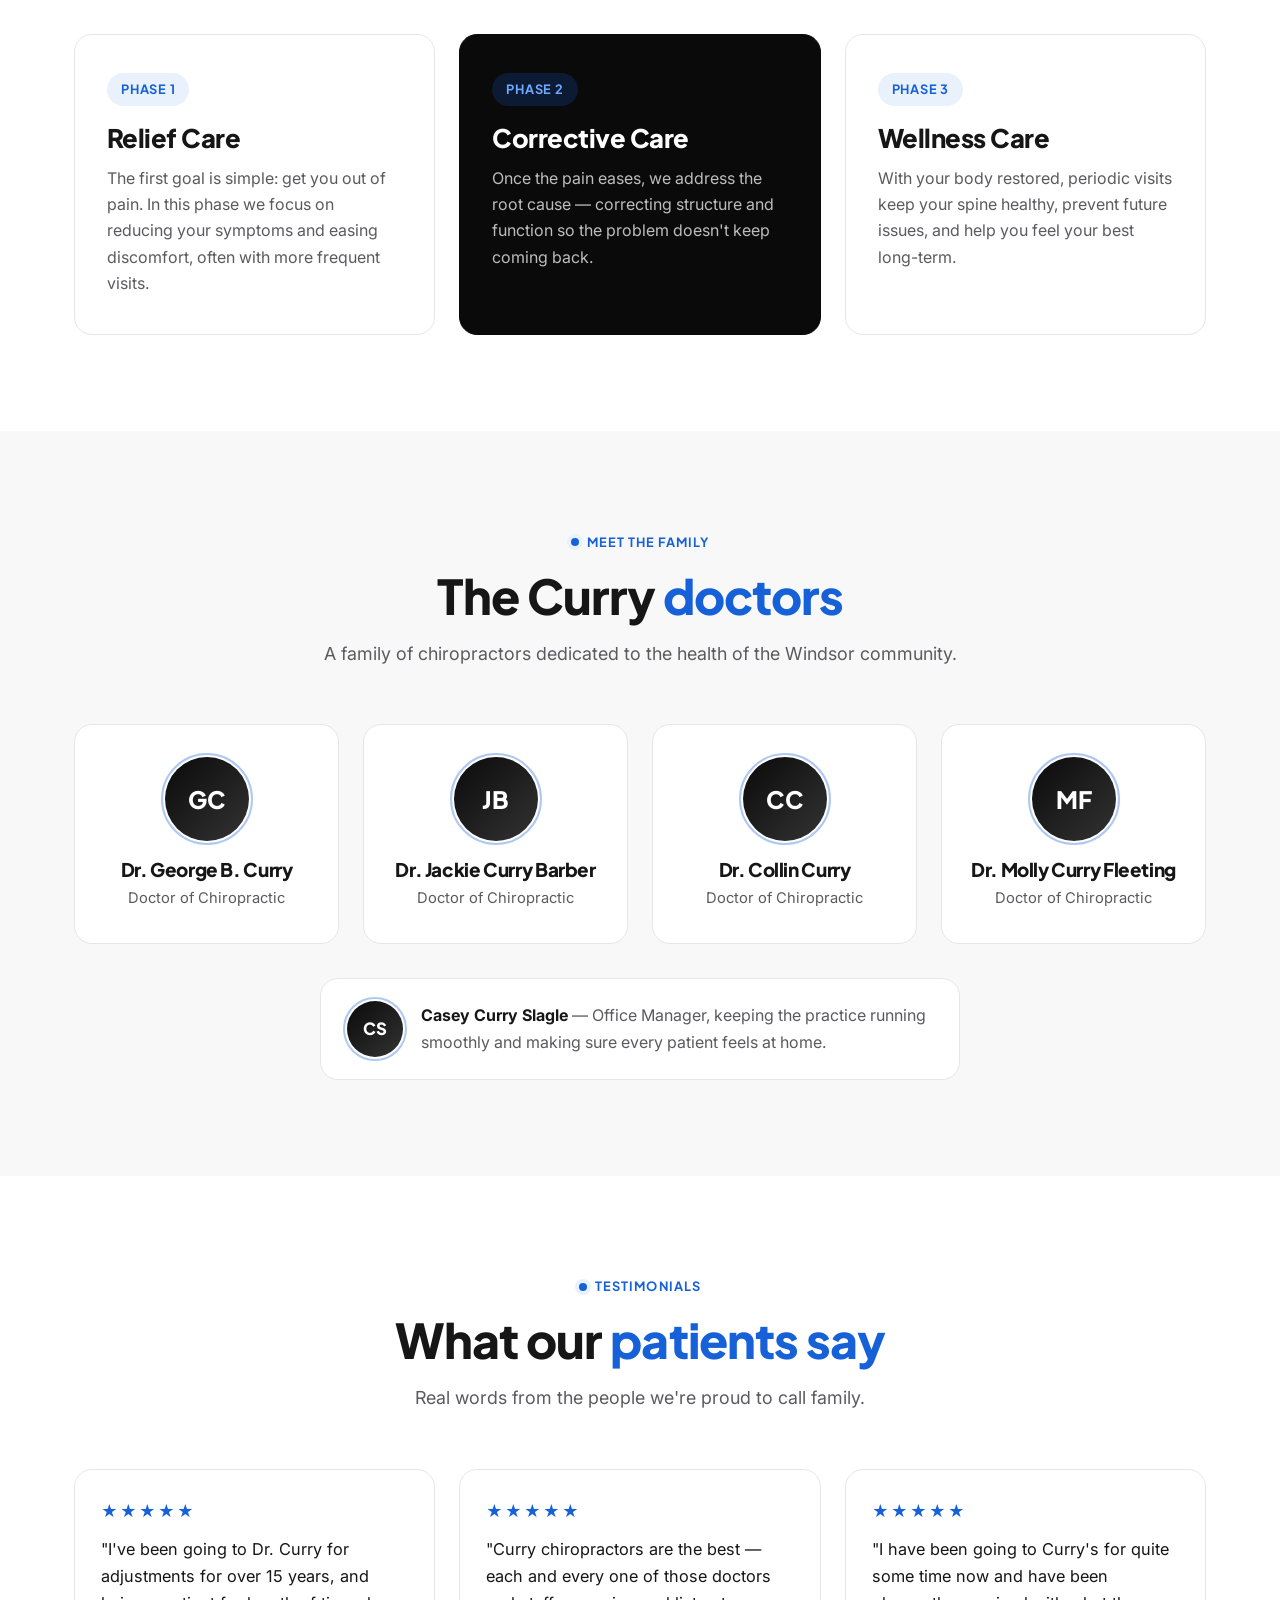
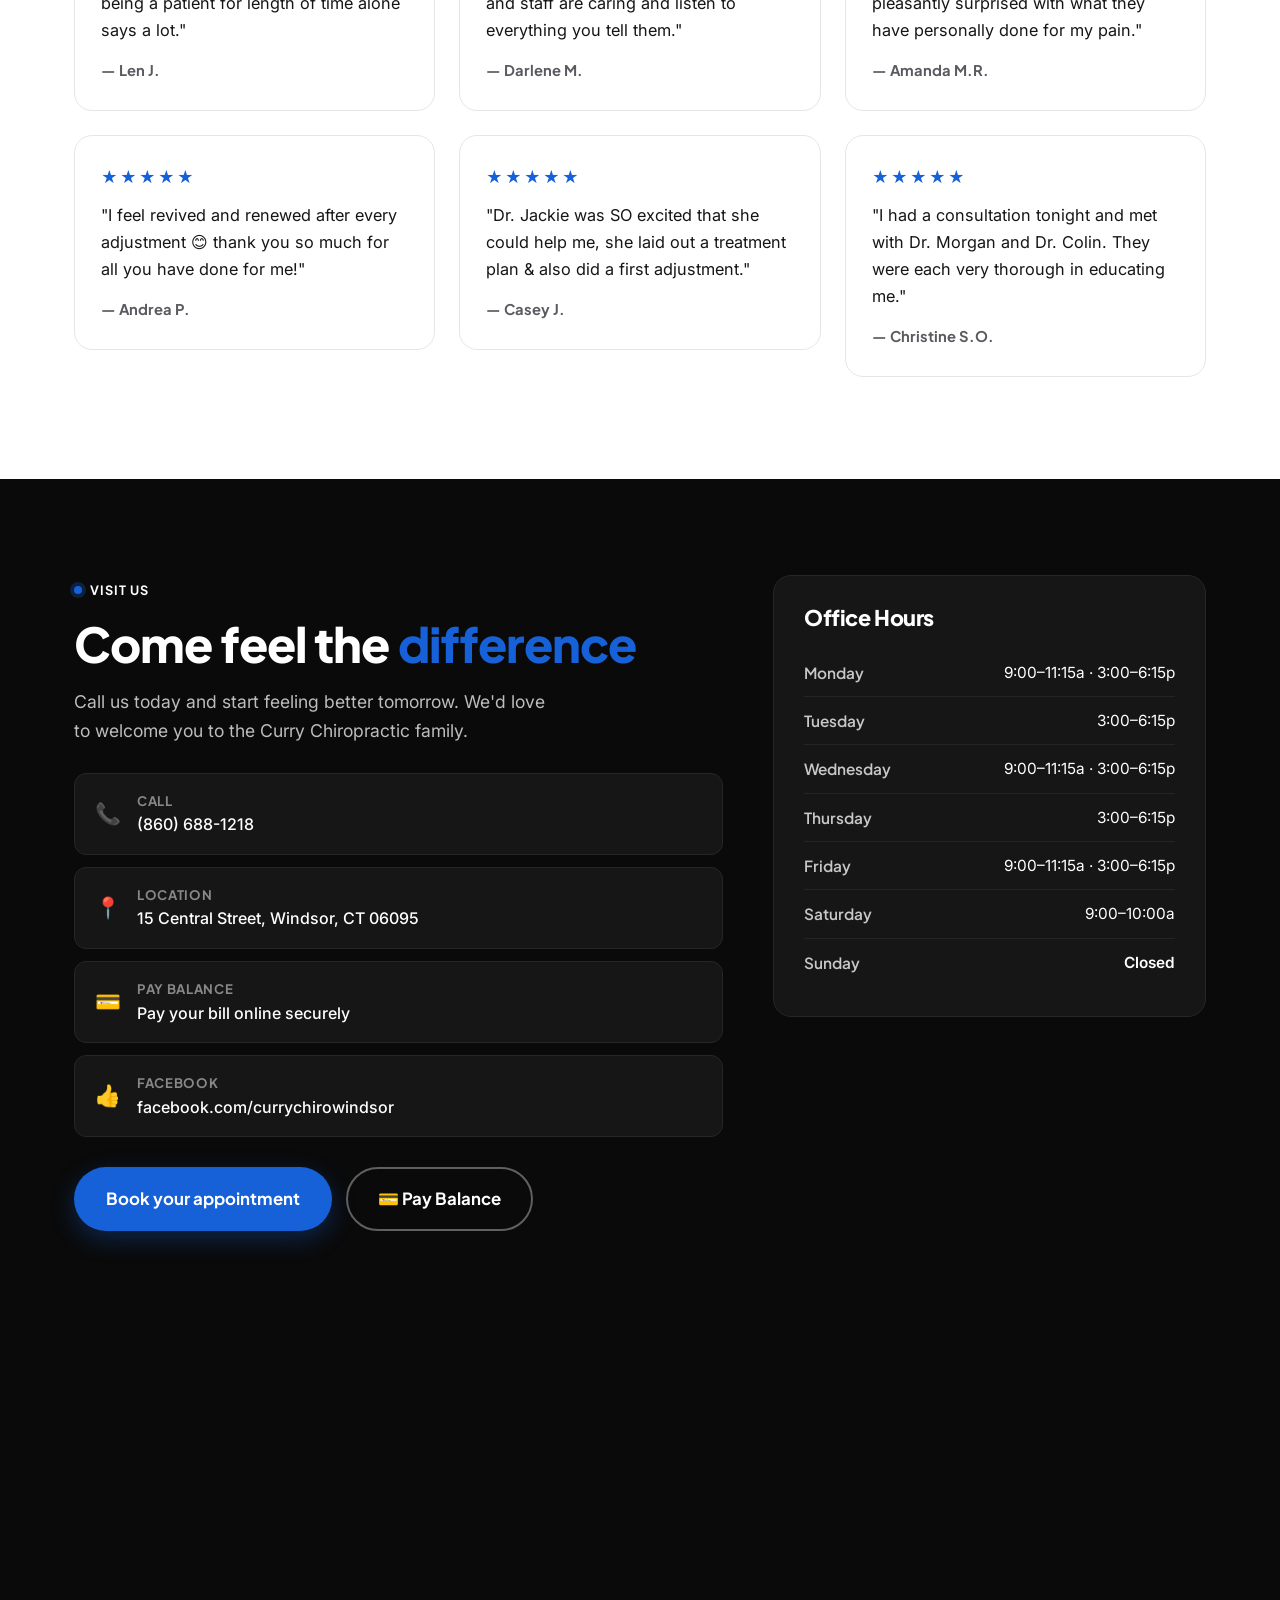
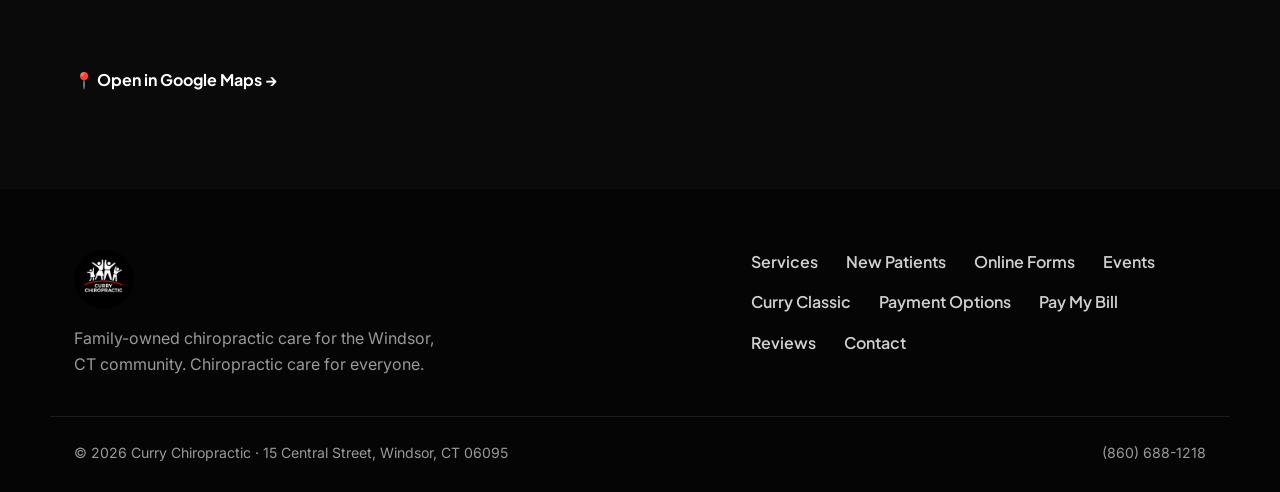
==== commit 4326d3b9: "Add Pay My Balance Online links to Authorize.net checkout - Payment Options page: prominent pay butt" ====
--- a/index.html
+++ b/index.html
@@ -273,10 +273,14 @@
         <div class="contact__rows">
           <a class="contact__row" href="tel:+18606881218"><span class="contact__icon">📞</span><div><strong>Call</strong><span>(860) 688-1218</span></div></a>
           <a class="contact__row" href="https://maps.google.com/?q=15+Central+Street+Windsor+CT+06095" target="_blank" rel="noopener"><span class="contact__icon">📍</span><div><strong>Location</strong><span>15 Central Street, Windsor, CT 06095</span></div></a>
+          <a class="contact__row" href="https://simplecheckout.authorize.net/payment/CatalogPayment.aspx" target="_blank" rel="noopener"><span class="contact__icon">💳</span><div><strong>Pay Balance</strong><span>Pay your bill online securely</span></div></a>
           <a class="contact__row" href="https://www.facebook.com/currychirowindsor/" target="_blank" rel="noopener"><span class="contact__icon">👍</span><div><strong>Facebook</strong><span>facebook.com/currychirowindsor</span></div></a>
         </div>
 
-        <a href="tel:+18606881218" class="btn btn--primary btn--lg">Book your appointment</a>
+        <div class="hero__actions" style="margin-bottom:0">
+          <a href="tel:+18606881218" class="btn btn--primary btn--lg">Book your appointment</a>
+          <a href="https://simplecheckout.authorize.net/payment/CatalogPayment.aspx" target="_blank" rel="noopener" class="btn btn--ghost btn--lg" style="color:#fff;border-color:rgba(255,255,255,.35)">💳 Pay Balance</a>
+        </div>
       </div>
 
       <div class="contact__hours reveal">
@@ -317,6 +321,7 @@
         <a href="events.html">Events</a>
         <a href="curry-classic.html">Curry Classic</a>
         <a href="payment-options.html">Payment Options</a>
+        <a href="https://simplecheckout.authorize.net/payment/CatalogPayment.aspx" target="_blank" rel="noopener">Pay My Bill</a>
         <a href="#reviews">Reviews</a>
         <a href="#contact">Contact</a>
       </div>
--- a/styles.css
+++ b/styles.css
@@ -280,6 +280,77 @@
 /* ---------- Reveal animation ---------- */
 .reveal { opacity: 0; transform: translateY(28px); transition: opacity .7s ease, transform .7s ease; }
 .reveal.in { opacity: 1; transform: none; }
+
+/* ===========================================================
+   Accessibility widget
+   =========================================================== */
+.a11y-btn {
+  position: fixed; bottom: 24px; left: 24px; z-index: 95;
+  width: 54px; height: 54px; border-radius: 50%; border: none; cursor: pointer;
+  background: var(--red); color: #fff; font-size: 1.7rem; line-height: 1;
+  display: grid; place-items: center; box-shadow: 0 10px 30px rgba(0,0,0,.28);
+  transition: background .2s, transform .2s;
+}
+.a11y-btn:hover { background: var(--red-dark); transform: translateY(-2px); }
+.a11y-btn:focus-visible { outline: 3px solid #fff; outline-offset: 3px; }
+
+.a11y-panel {
+  position: fixed; bottom: 88px; left: 24px; z-index: 96;
+  width: 320px; max-width: calc(100vw - 40px);
+  background: #fff; border: 1px solid var(--line); border-radius: 18px;
+  box-shadow: var(--shadow-lg); padding: 20px; display: none;
+}
+.a11y-panel.open { display: block; }
+.a11y-panel h2 { font-family: var(--font); font-size: 1.1rem; display: flex; align-items: center; gap: 8px; }
+.a11y-panel .a11y-sub { font-size: .82rem; color: var(--gray); margin: 2px 0 16px; }
+.a11y-close { position: absolute; top: 14px; right: 14px; background: none; border: none; font-size: 1.3rem; line-height: 1; cursor: pointer; color: var(--gray); }
+.a11y-close:hover { color: var(--ink); }
+.a11y-grid { display: grid; grid-template-columns: 1fr 1fr; gap: 9px; }
+.a11y-opt {
+  display: flex; flex-direction: column; align-items: center; gap: 7px; text-align: center;
+  background: #f6f7f9; border: 1.5px solid var(--line); border-radius: 12px; padding: 13px 8px;
+  font-family: var(--font); font-weight: 600; font-size: .8rem; color: var(--ink); cursor: pointer; transition: .15s;
+}
+.a11y-opt:hover { border-color: var(--red); }
+.a11y-opt:focus-visible { outline: 2px solid var(--red); outline-offset: 2px; }
+.a11y-opt .ic { font-size: 1.35rem; line-height: 1; }
+.a11y-opt.active { background: var(--red-soft); border-color: var(--red); color: var(--red-dark); }
+.a11y-reset {
+  grid-column: 1 / -1; background: var(--black); color: #fff; border: none; border-radius: 12px;
+  padding: 12px; font-family: var(--font); font-weight: 700; font-size: .9rem; cursor: pointer; margin-top: 4px;
+}
+.a11y-reset:hover { background: #000; }
+
+/* ---- States applied to <html> ---- */
+html.a11y-text-1 { font-size: 112.5%; }
+html.a11y-text-2 { font-size: 125%; }
+html.a11y-text-3 { font-size: 140%; }
+
+html.a11y-contrast { --gray: #1b1b1b; --line: #6a6a6a; }
+html.a11y-contrast body { color: #000; }
+html.a11y-contrast a:not(.btn) { text-decoration: underline; }
+html.a11y-contrast :is(.card,.step,.phase,.doctor,.tier,.hubcard,.eventcard,.formcard,.review,.callout) { border-color: #333; }
+
+html.a11y-links a:not(.btn):not(.nav__brand):not(.float-call):not(.a11y-btn) {
+  text-decoration: underline; text-underline-offset: 3px; text-decoration-thickness: 2px;
+}
+
+html.a11y-readable, html.a11y-readable * { font-family: Verdana, Tahoma, "Segoe UI", sans-serif !important; letter-spacing: .012em; }
+html.a11y-readable body { line-height: 1.85; }
+
+html.a11y-motion *, html.a11y-motion *::before, html.a11y-motion *::after {
+  animation: none !important; transition: none !important; scroll-behavior: auto !important;
+}
+html.a11y-motion .reveal { opacity: 1 !important; transform: none !important; }
+
+html.a11y-cursor, html.a11y-cursor * {
+  cursor: url("data:image/svg+xml,%3Csvg xmlns='http://www.w3.org/2000/svg' width='40' height='40' viewBox='0 0 24 24'%3E%3Cpath d='M4 1l16 11-7 1.2L17 22l-3.2 1.3L10 15l-6 5z' fill='%23000' stroke='%23fff' stroke-width='1.2'/%3E%3C/svg%3E") 4 2, auto !important;
+}
+
+@media (max-width: 760px) {
+  .a11y-btn { width: 48px; height: 48px; font-size: 1.5rem; bottom: 20px; left: 16px; }
+  .a11y-panel { bottom: 78px; left: 16px; }
+}
 
 /* ---------- Responsive ---------- */
 @media (max-width: 980px) {
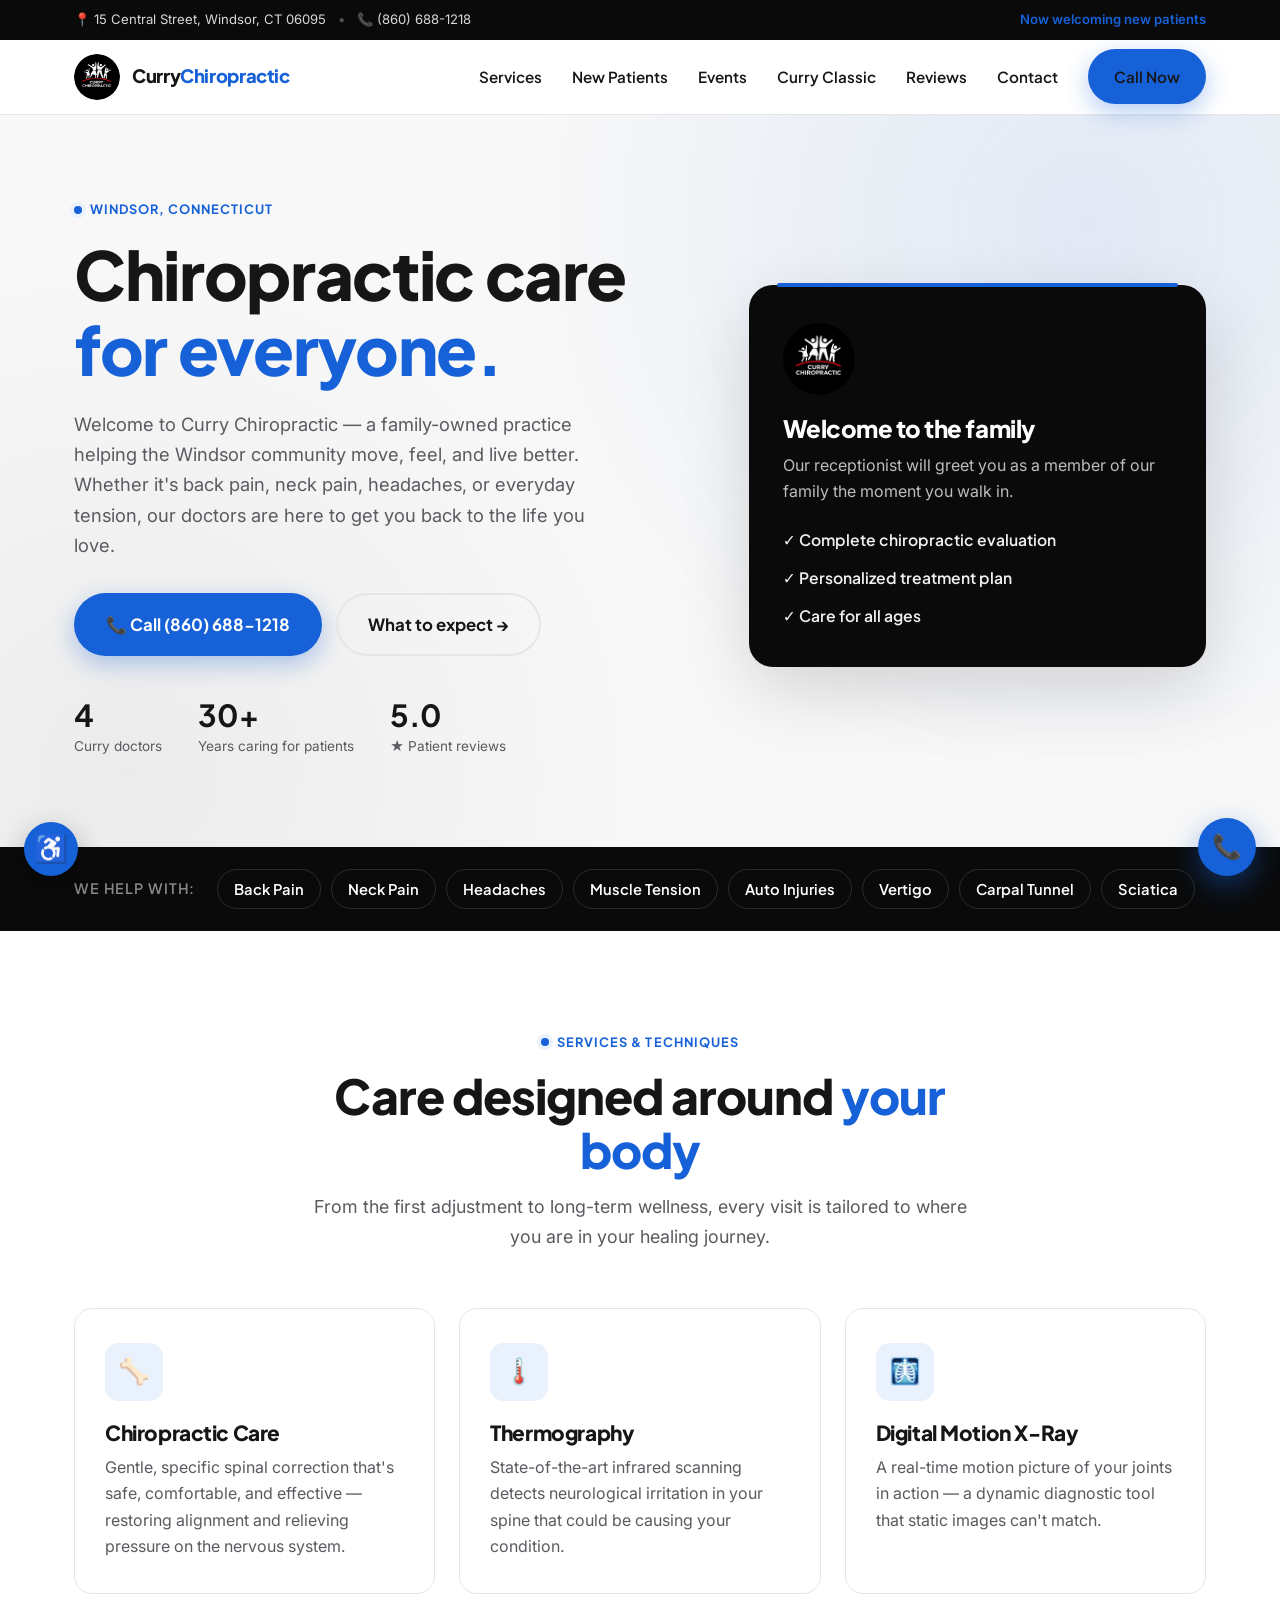
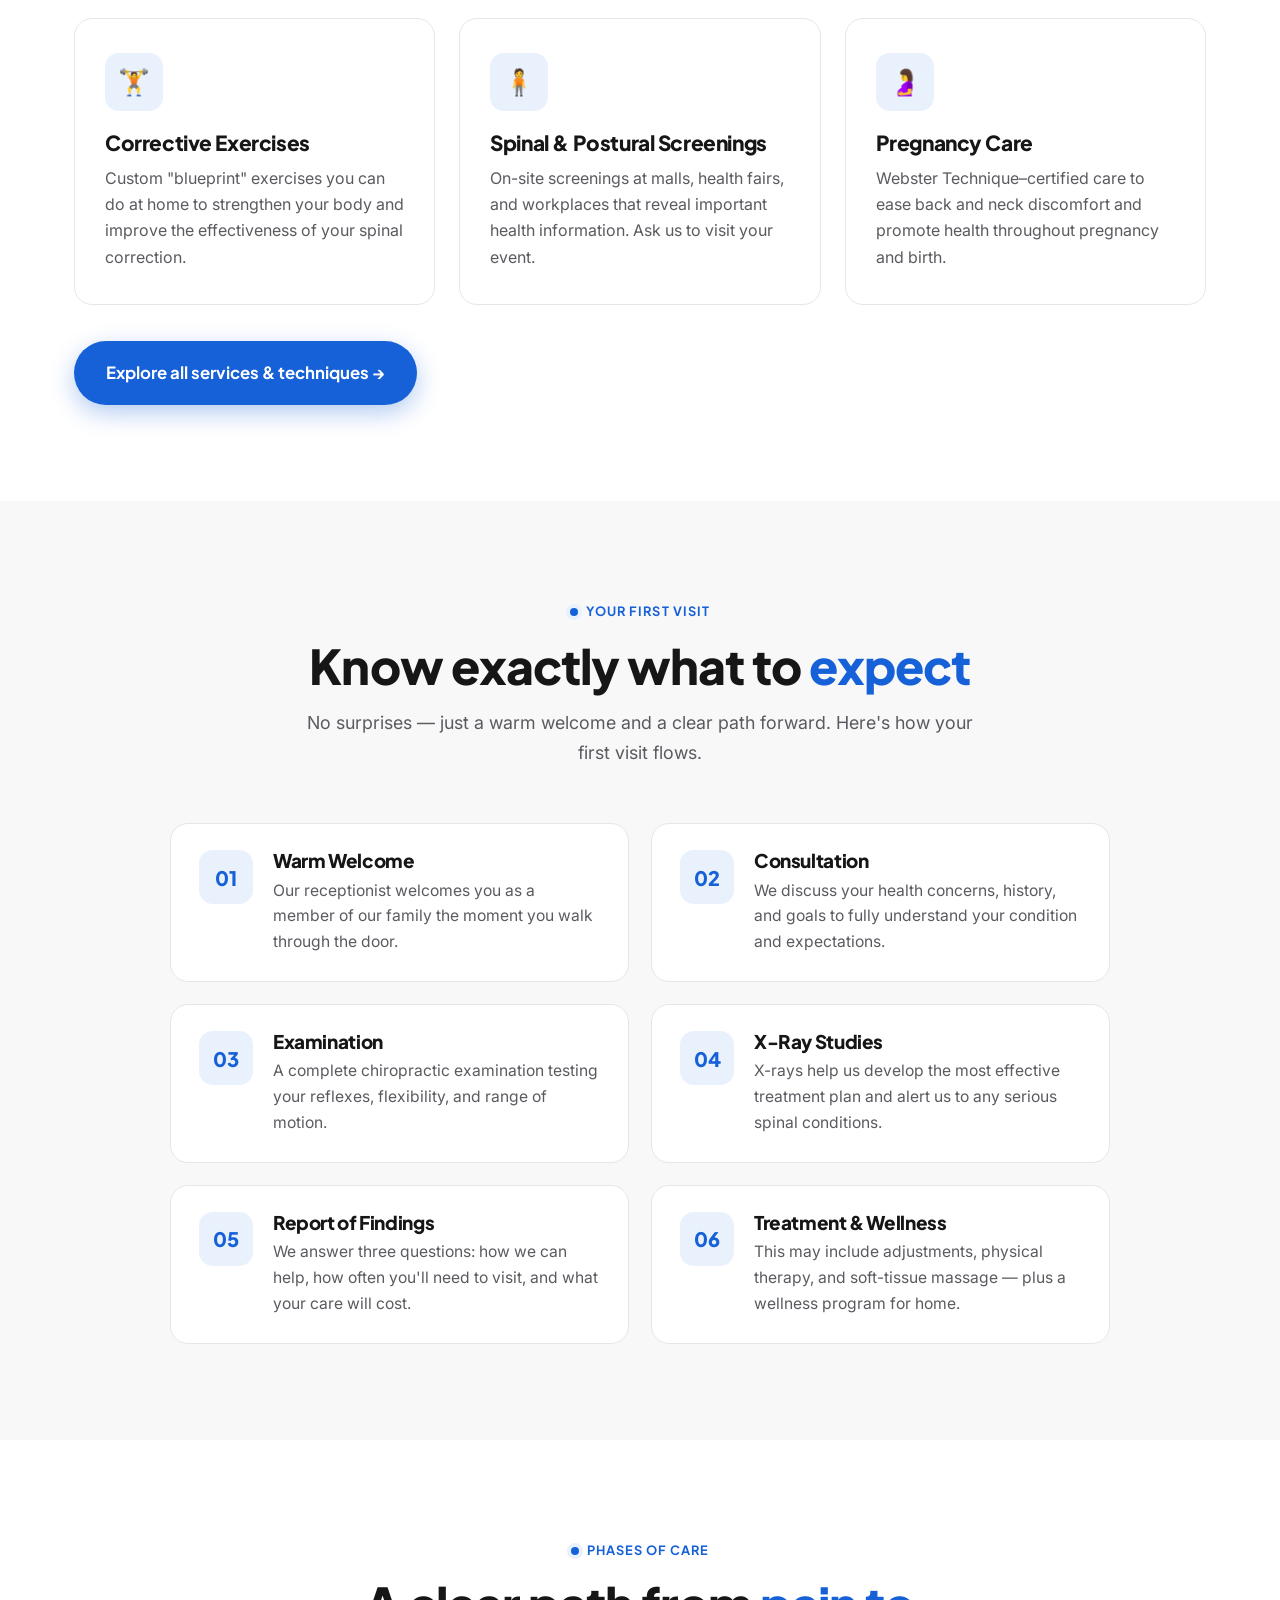
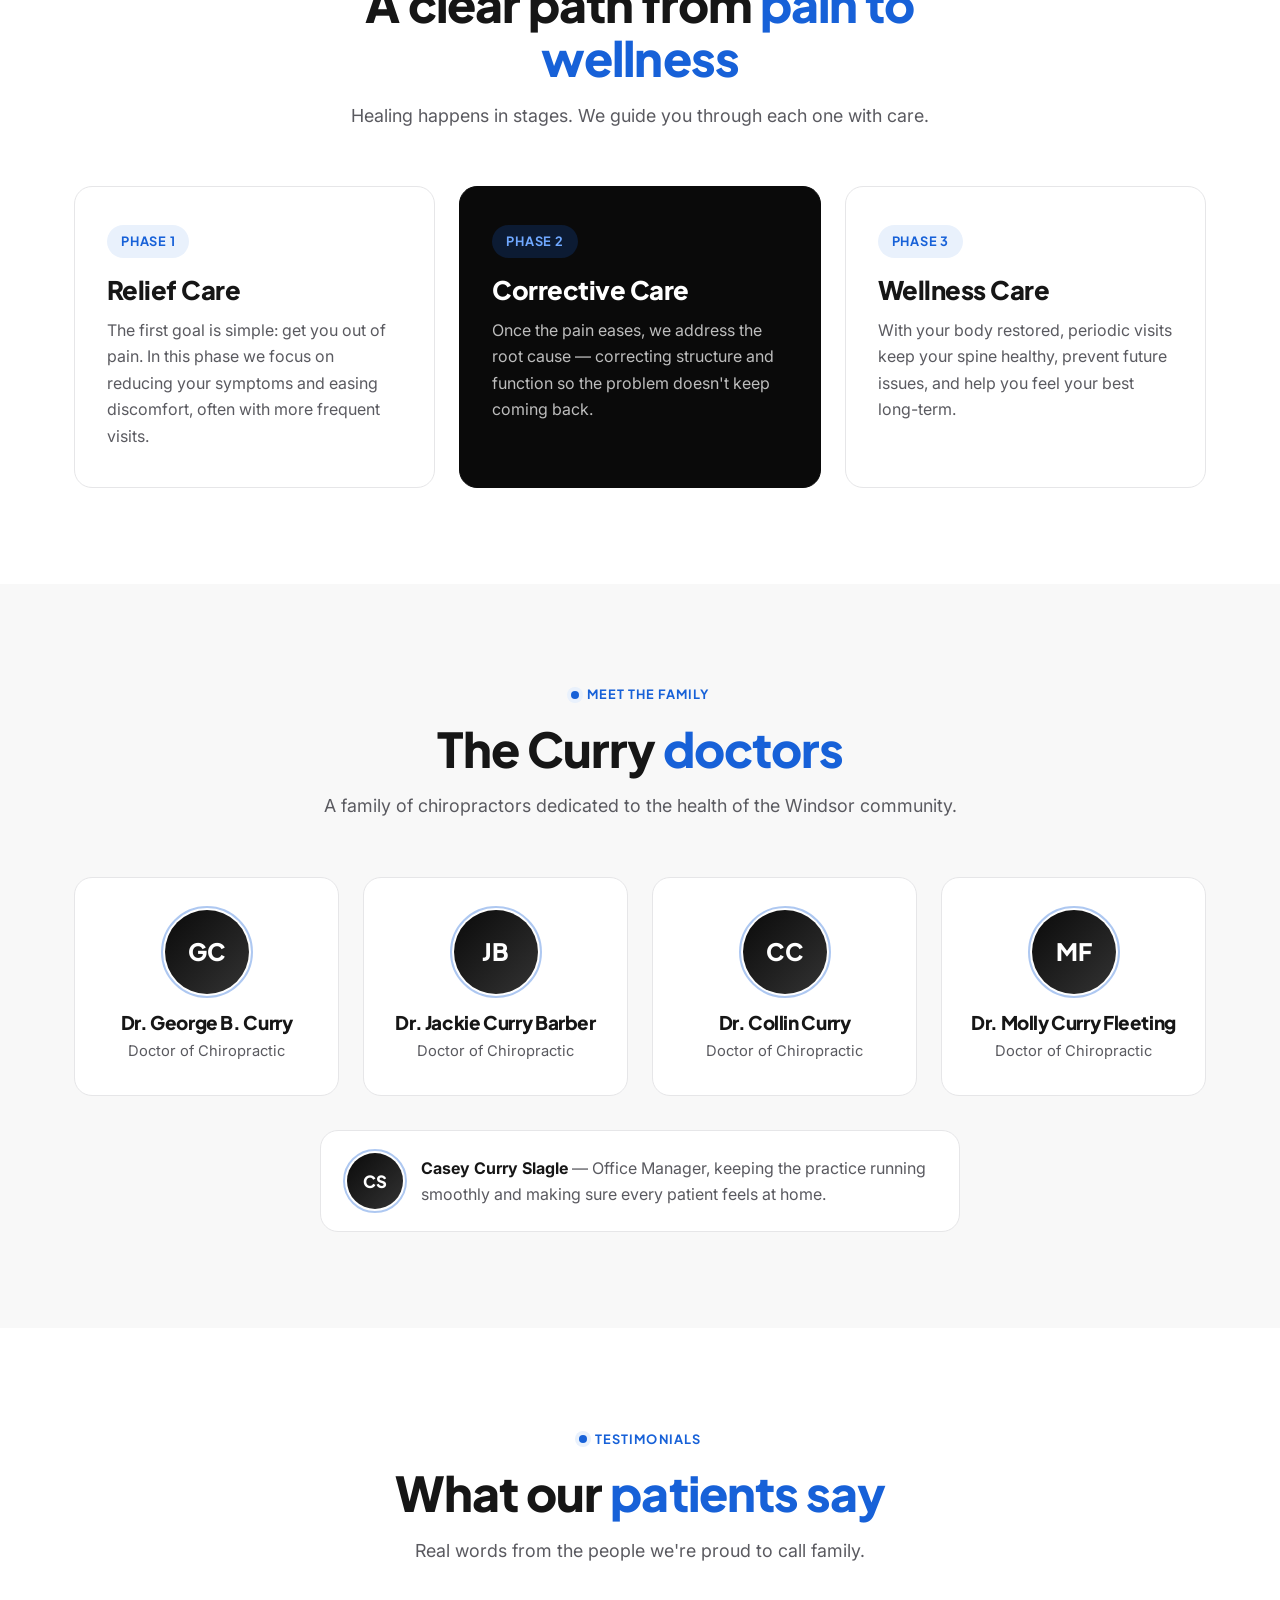
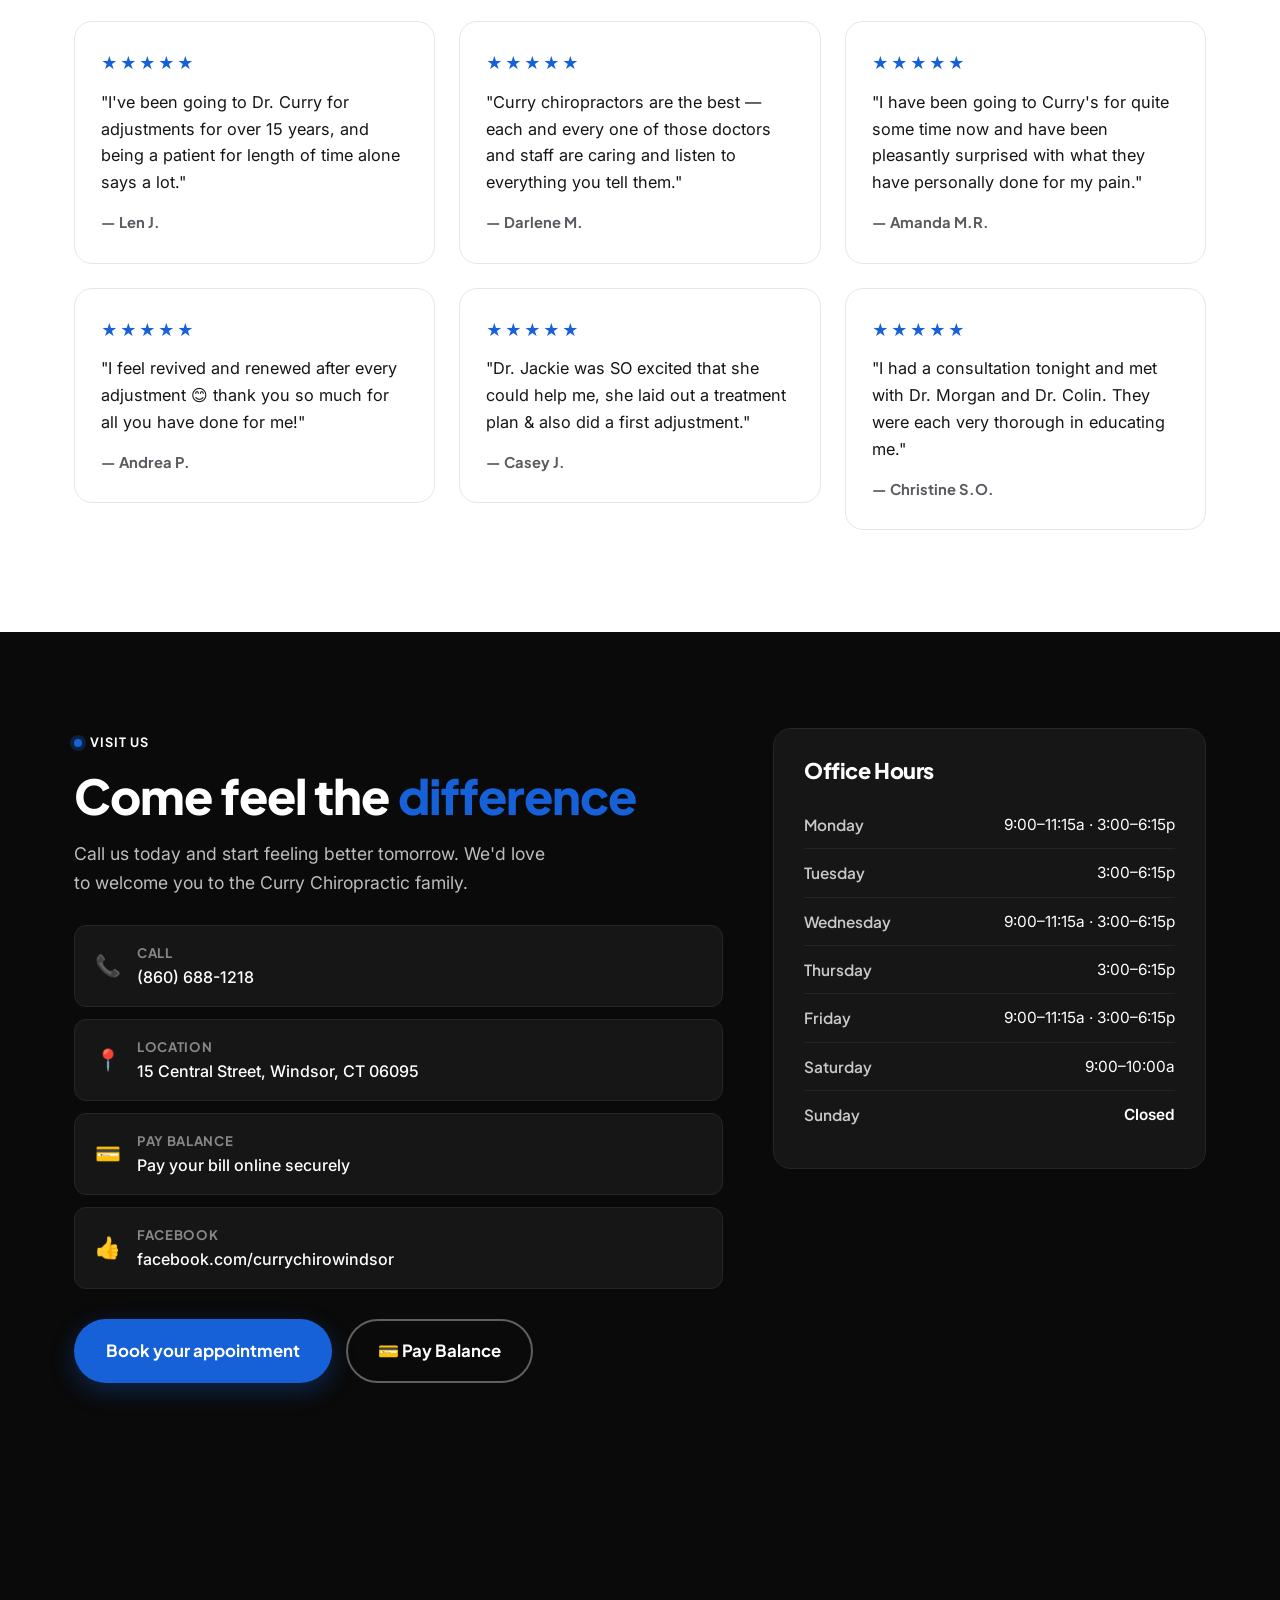
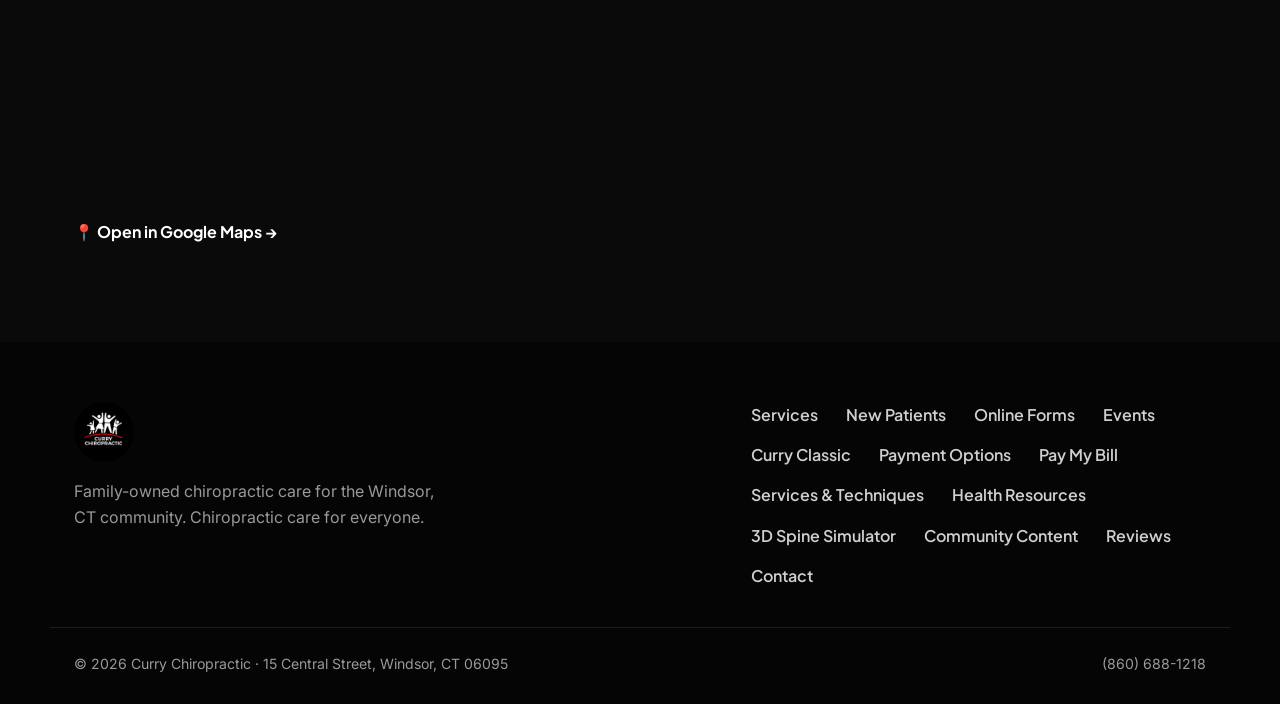
==== commit 6c2ccc53: "Add Services & Techniques, Health Resources, 3D Spine Simulator, Community Content pages - Services " ====
--- a/index.html
+++ b/index.html
@@ -143,34 +143,37 @@
       <div class="grid grid--3">
         <article class="card reveal">
           <div class="card__icon">🦴</div>
-          <h3>Spinal Adjustments</h3>
-          <p>Precise, gentle adjustments to restore proper alignment, relieve pressure on the nervous system, and reduce pain.</p>
-        </article>
-        <article class="card reveal">
-          <div class="card__icon">💪</div>
-          <h3>Physical Therapy</h3>
-          <p>Targeted rehabilitation and exercise guidance to strengthen the body and support lasting recovery.</p>
-        </article>
-        <article class="card reveal">
-          <div class="card__icon">🤲</div>
-          <h3>Soft Tissue Massage</h3>
-          <p>Therapeutic soft-tissue work to release tightness, improve circulation, and complement your adjustments.</p>
+          <h3>Chiropractic Care</h3>
+          <p>Gentle, specific spinal correction that's safe, comfortable, and effective — restoring alignment and relieving pressure on the nervous system.</p>
+        </article>
+        <article class="card reveal">
+          <div class="card__icon">🌡️</div>
+          <h3>Thermography</h3>
+          <p>State-of-the-art infrared scanning detects neurological irritation in your spine that could be causing your condition.</p>
         </article>
         <article class="card reveal">
           <div class="card__icon">🩻</div>
-          <h3>Diagnostic X-Rays</h3>
-          <p>On-site X-ray studies help us build the most effective plan and flag any serious spinal conditions early.</p>
-        </article>
-        <article class="card reveal">
-          <div class="card__icon">🚗</div>
-          <h3>Auto &amp; Injury Care</h3>
-          <p>Recovery support after accidents and injuries to ease pain and help you return to normal activity.</p>
-        </article>
-        <article class="card reveal">
-          <div class="card__icon">🌿</div>
-          <h3>Wellness Programs</h3>
-          <p>Personalized exercise and healthy-habit plans you can carry into daily life to keep feeling your best.</p>
-        </article>
+          <h3>Digital Motion X-Ray</h3>
+          <p>A real-time motion picture of your joints in action — a dynamic diagnostic tool that static images can't match.</p>
+        </article>
+        <article class="card reveal">
+          <div class="card__icon">🏋️</div>
+          <h3>Corrective Exercises</h3>
+          <p>Custom "blueprint" exercises you can do at home to strengthen your body and improve the effectiveness of your spinal correction.</p>
+        </article>
+        <article class="card reveal">
+          <div class="card__icon">🧍</div>
+          <h3>Spinal &amp; Postural Screenings</h3>
+          <p>On-site screenings at malls, health fairs, and workplaces that reveal important health information. Ask us to visit your event.</p>
+        </article>
+        <article class="card reveal">
+          <div class="card__icon">🤰</div>
+          <h3>Pregnancy Care</h3>
+          <p>Webster Technique–certified care to ease back and neck discomfort and promote health throughout pregnancy and birth.</p>
+        </article>
+      </div>
+      <div class="form__actions reveal" style="justify-content:center;margin-top:36px">
+        <a href="services-techniques.html" class="btn btn--primary btn--lg">Explore all services &amp; techniques →</a>
       </div>
     </div>
   </section>
@@ -322,6 +325,10 @@
         <a href="curry-classic.html">Curry Classic</a>
         <a href="payment-options.html">Payment Options</a>
         <a href="https://simplecheckout.authorize.net/payment/CatalogPayment.aspx" target="_blank" rel="noopener">Pay My Bill</a>
+        <a href="services-techniques.html">Services &amp; Techniques</a>
+        <a href="health-resources.html">Health Resources</a>
+        <a href="3d-spine-simulator.html">3D Spine Simulator</a>
+        <a href="community-content.html">Community Content</a>
         <a href="#reviews">Reviews</a>
         <a href="#contact">Contact</a>
       </div>
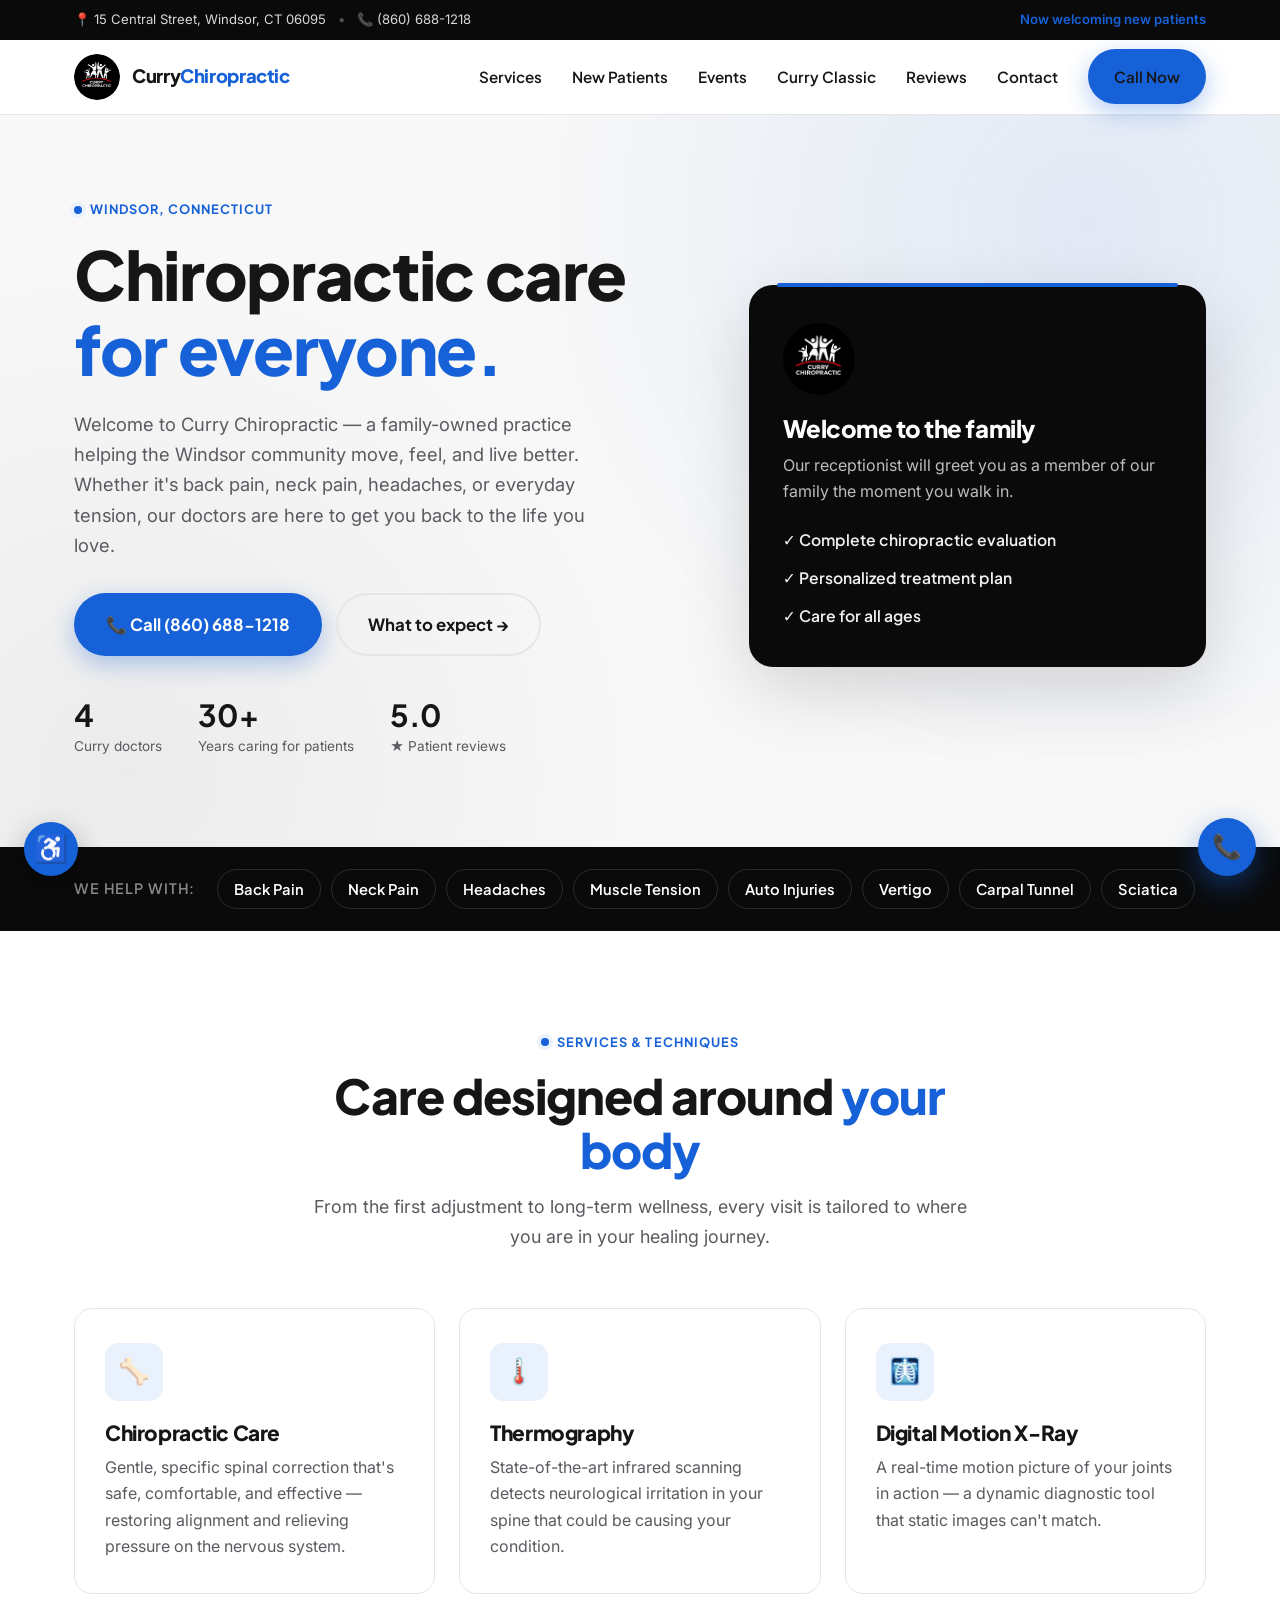
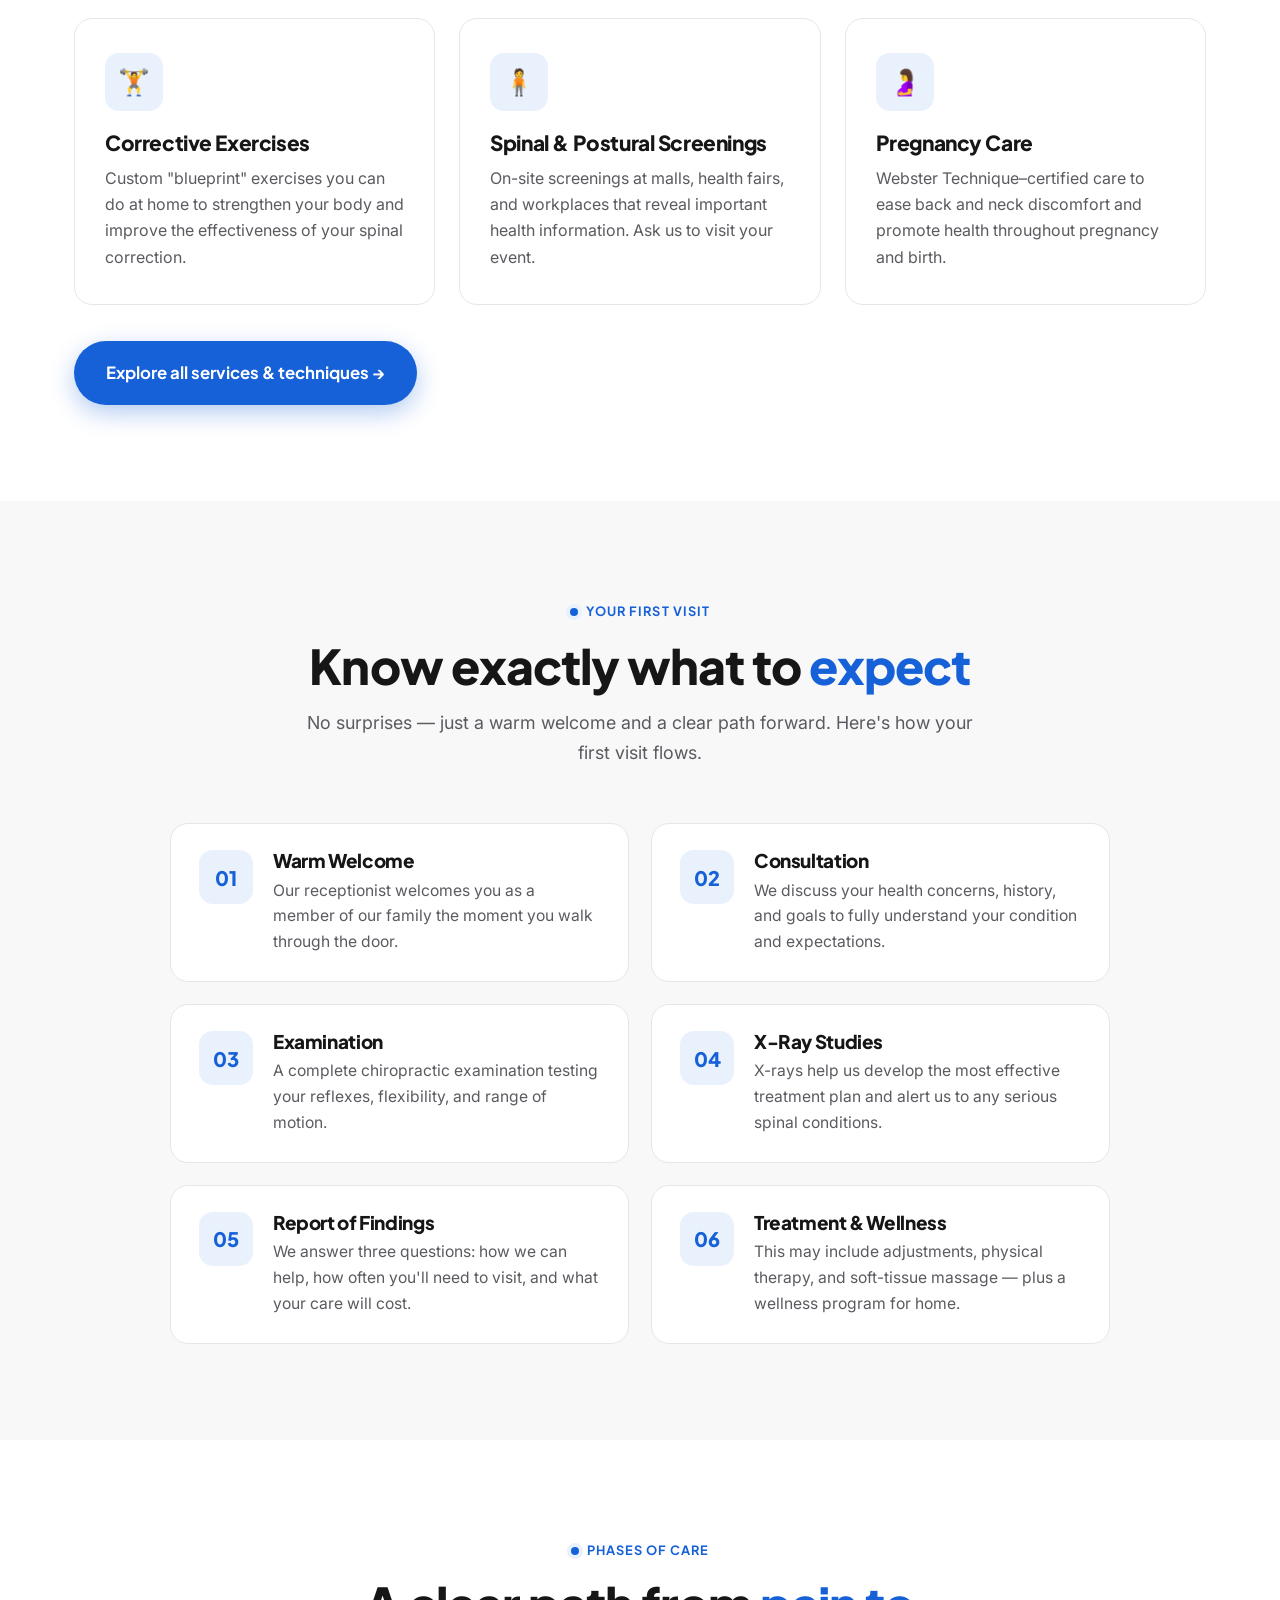
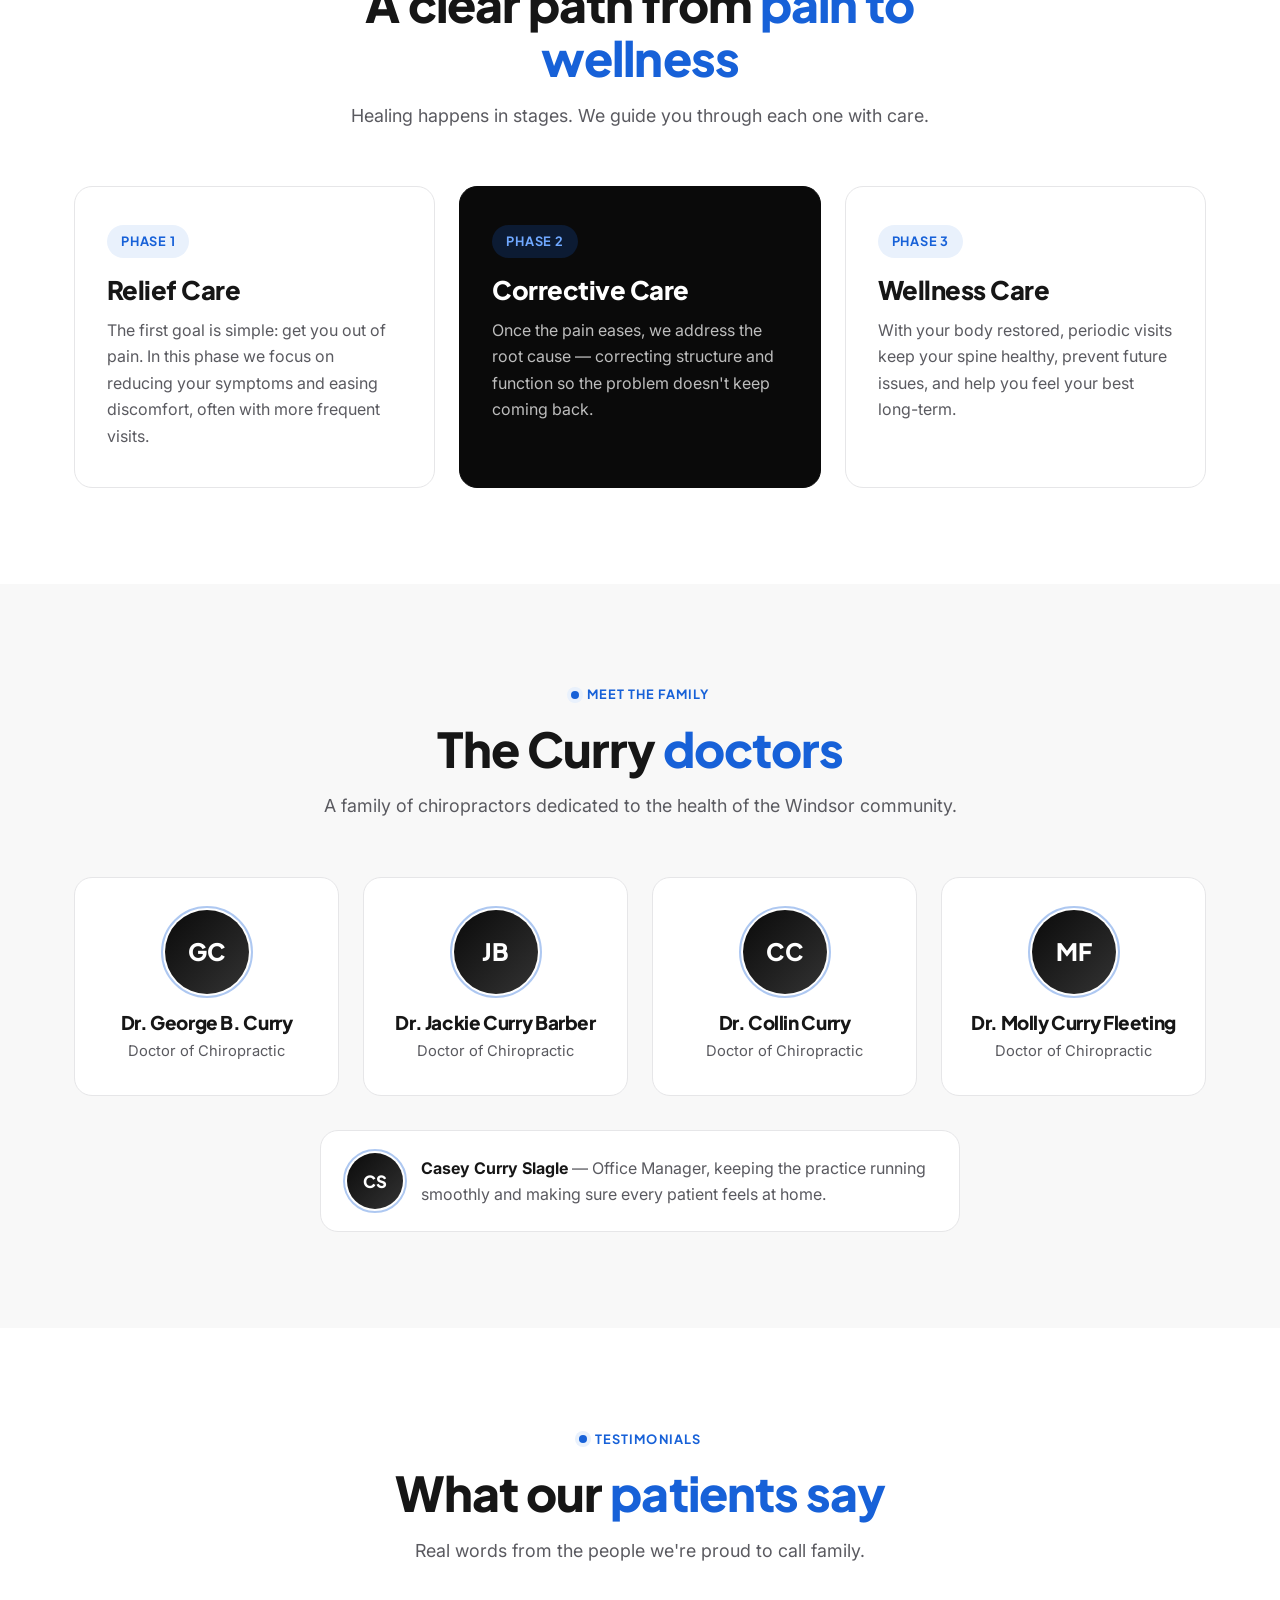
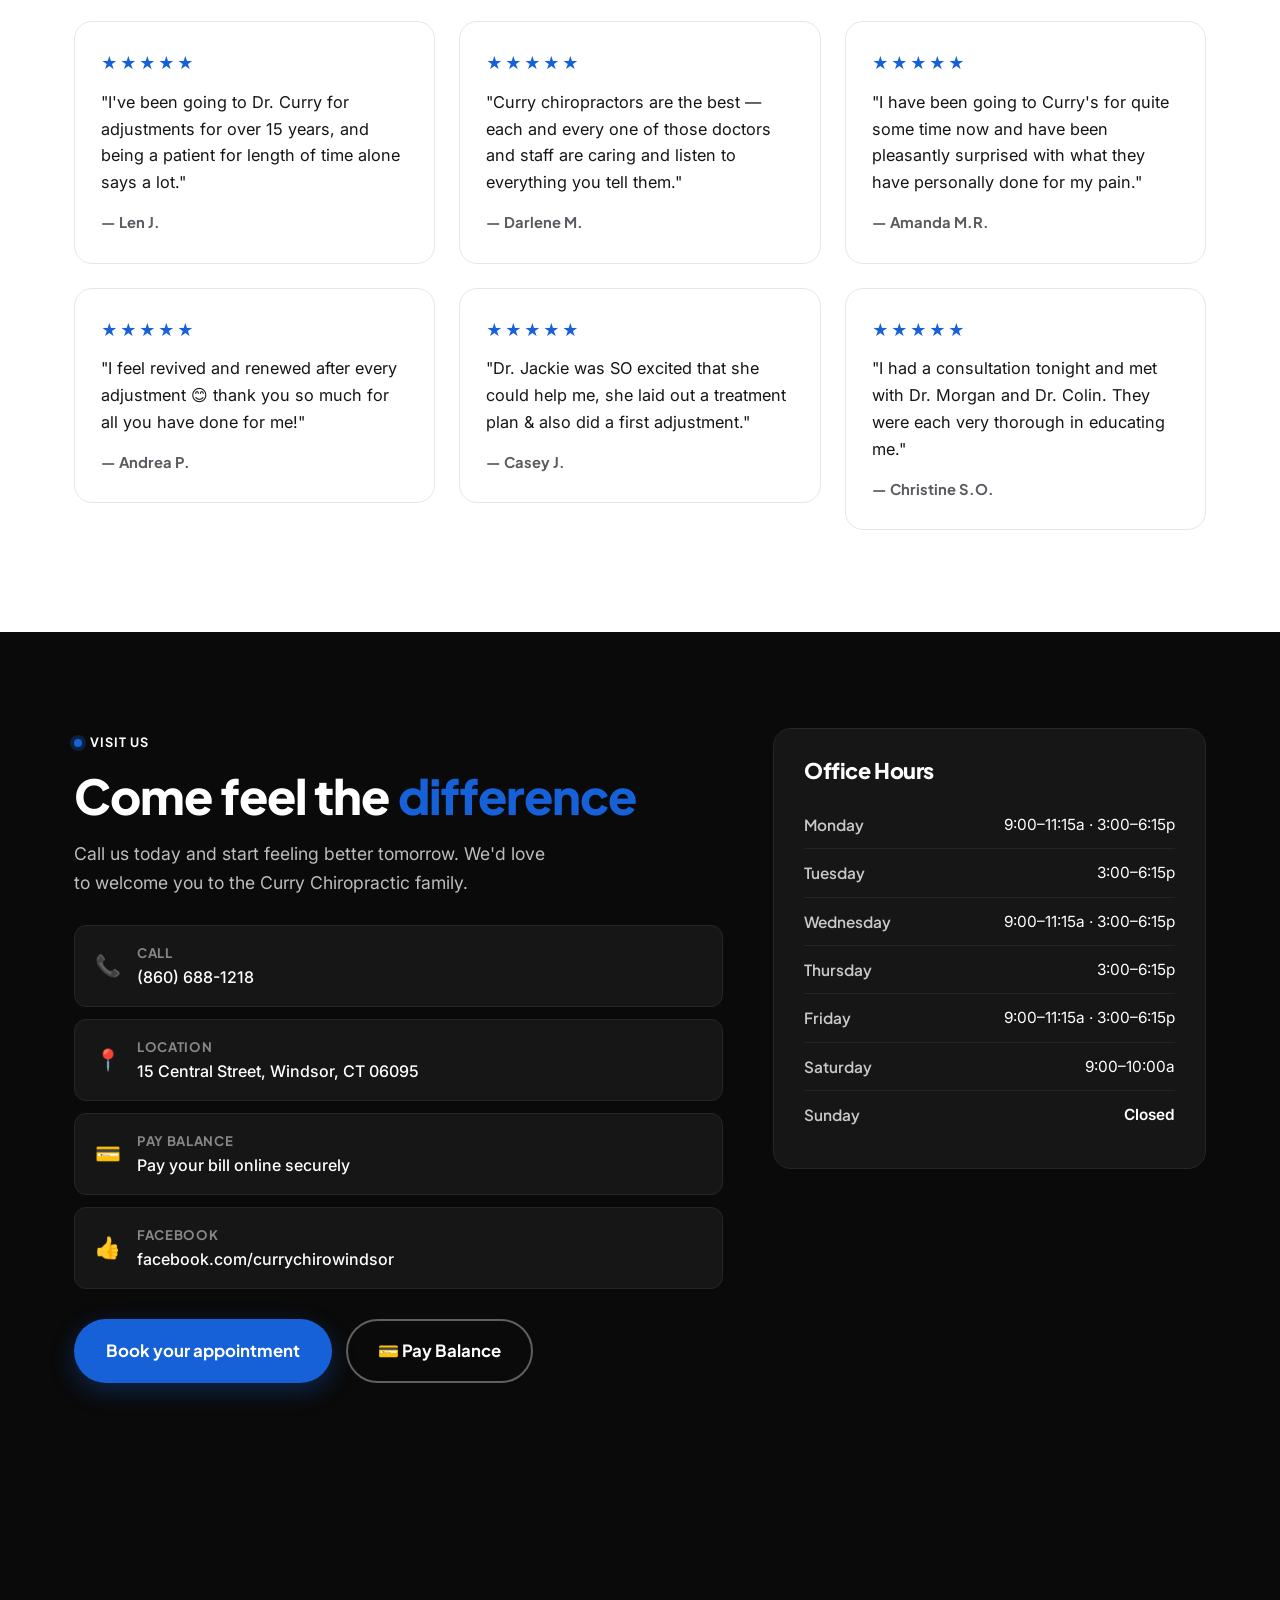
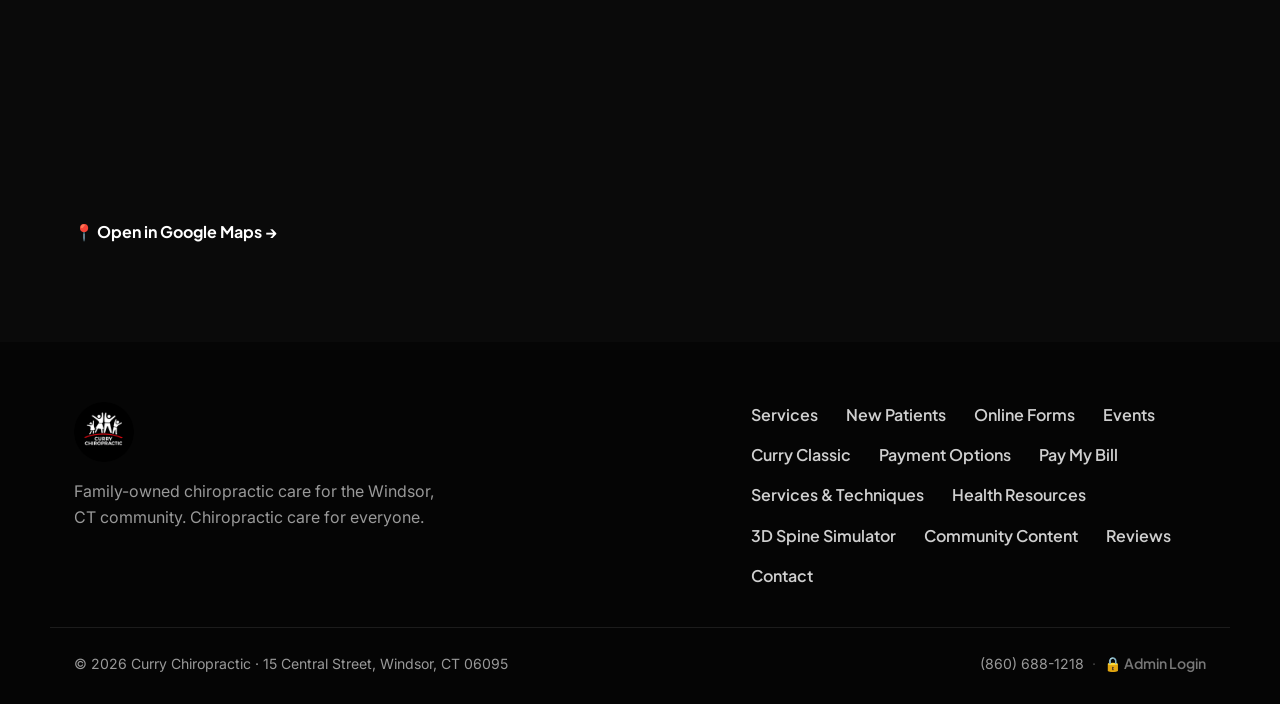
==== commit 22302d80: "Add Admin Login link (Chiromatrix portal) to footer on all pages Co-Authored-By: Claude Opus 4.8 <no" ====
--- a/index.html
+++ b/index.html
@@ -335,7 +335,7 @@
     </div>
     <div class="container footer__bottom">
       <span>© <span id="year"></span> Curry Chiropractic · 15 Central Street, Windsor, CT 06095</span>
-      <span><a href="tel:+18606881218">(860) 688-1218</a></span>
+      <span><a href="tel:+18606881218">(860) 688-1218</a> <span class="footer__dot">·</span> <a class="footer__admin" href="https://loginv2.chiromatrixbase.com/auth/realms/imatrix/protocol/openid-connect/auth?state=348983fdbe60304794e54c9e8119c701&amp;scope=openid%20email%20brand%20smbportalapi%20profile&amp;response_type=code&amp;approval_prompt=auto&amp;redirect_uri=https%3A%2F%2Fportal.chiromatrixbase.com%2Fsite%2Flogin&amp;client_id=smb-portal-chiromatrix" target="_blank" rel="noopener">🔒 Admin Login</a></span>
     </div>
   </footer>
 
--- a/styles.css
+++ b/styles.css
@@ -267,6 +267,9 @@
 .footer__links a:hover { color: var(--red); }
 .footer__bottom { display: flex; justify-content: space-between; gap: 16px; flex-wrap: wrap; padding-top: 24px; font-size: .88rem; }
 .footer__bottom a:hover { color: #fff; }
+.footer__dot { color: #444; margin: 0 4px; }
+.footer__admin { color: #777; font-family: var(--font); font-weight: 600; }
+.footer__admin:hover { color: var(--red); }
 
 /* ---------- Floating call ---------- */
 .float-call {
